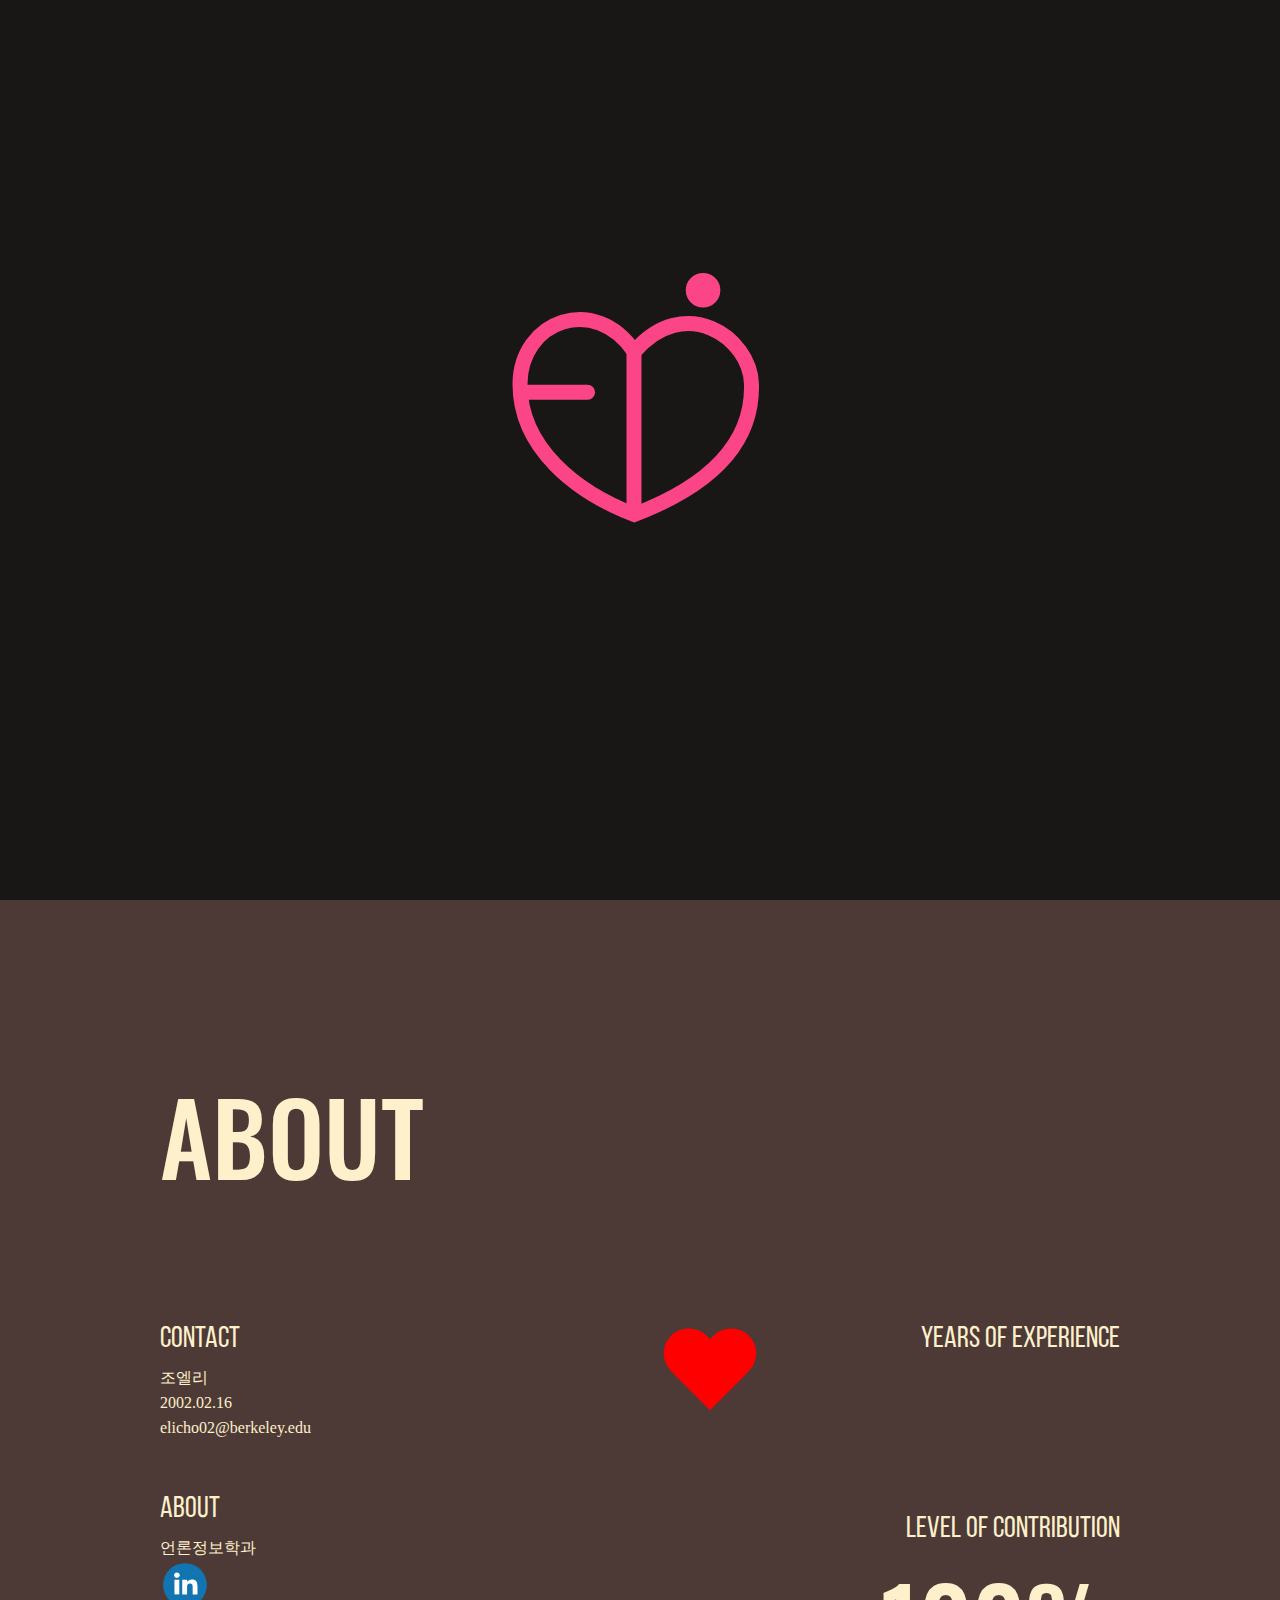
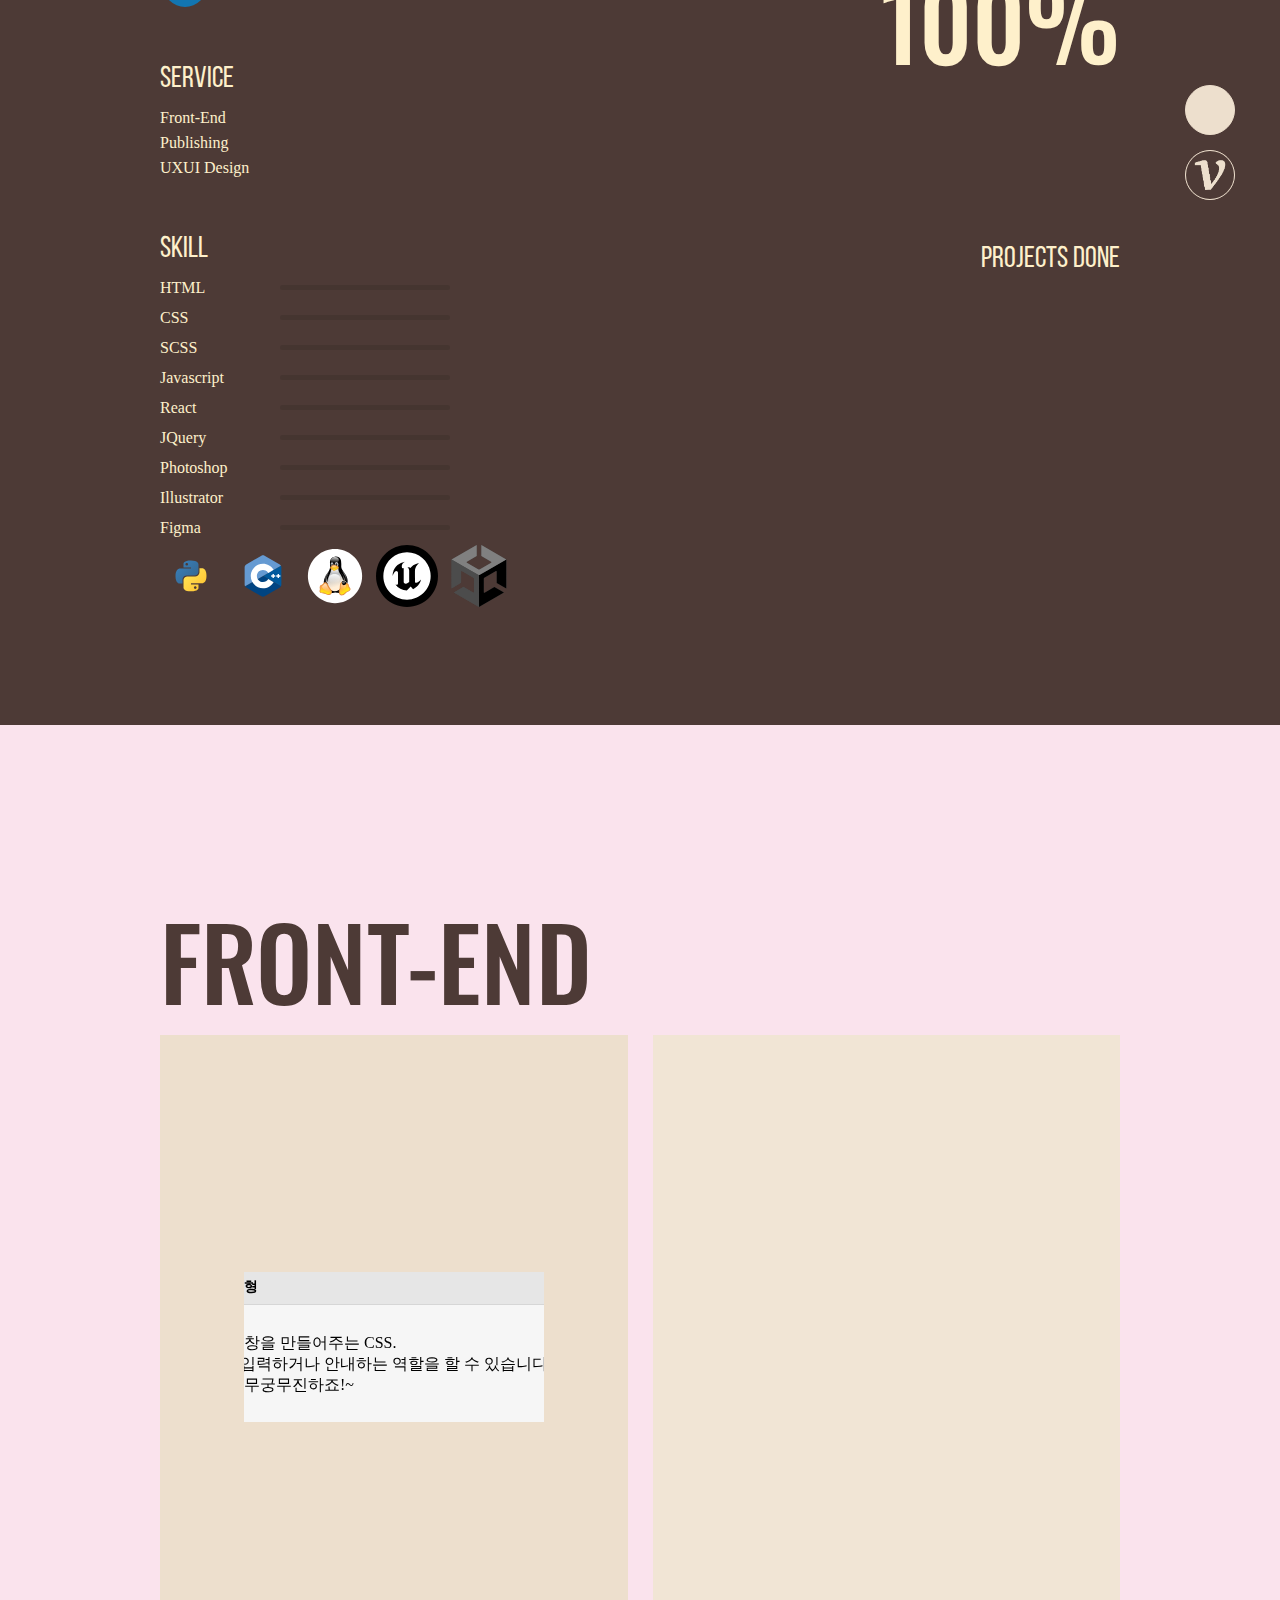
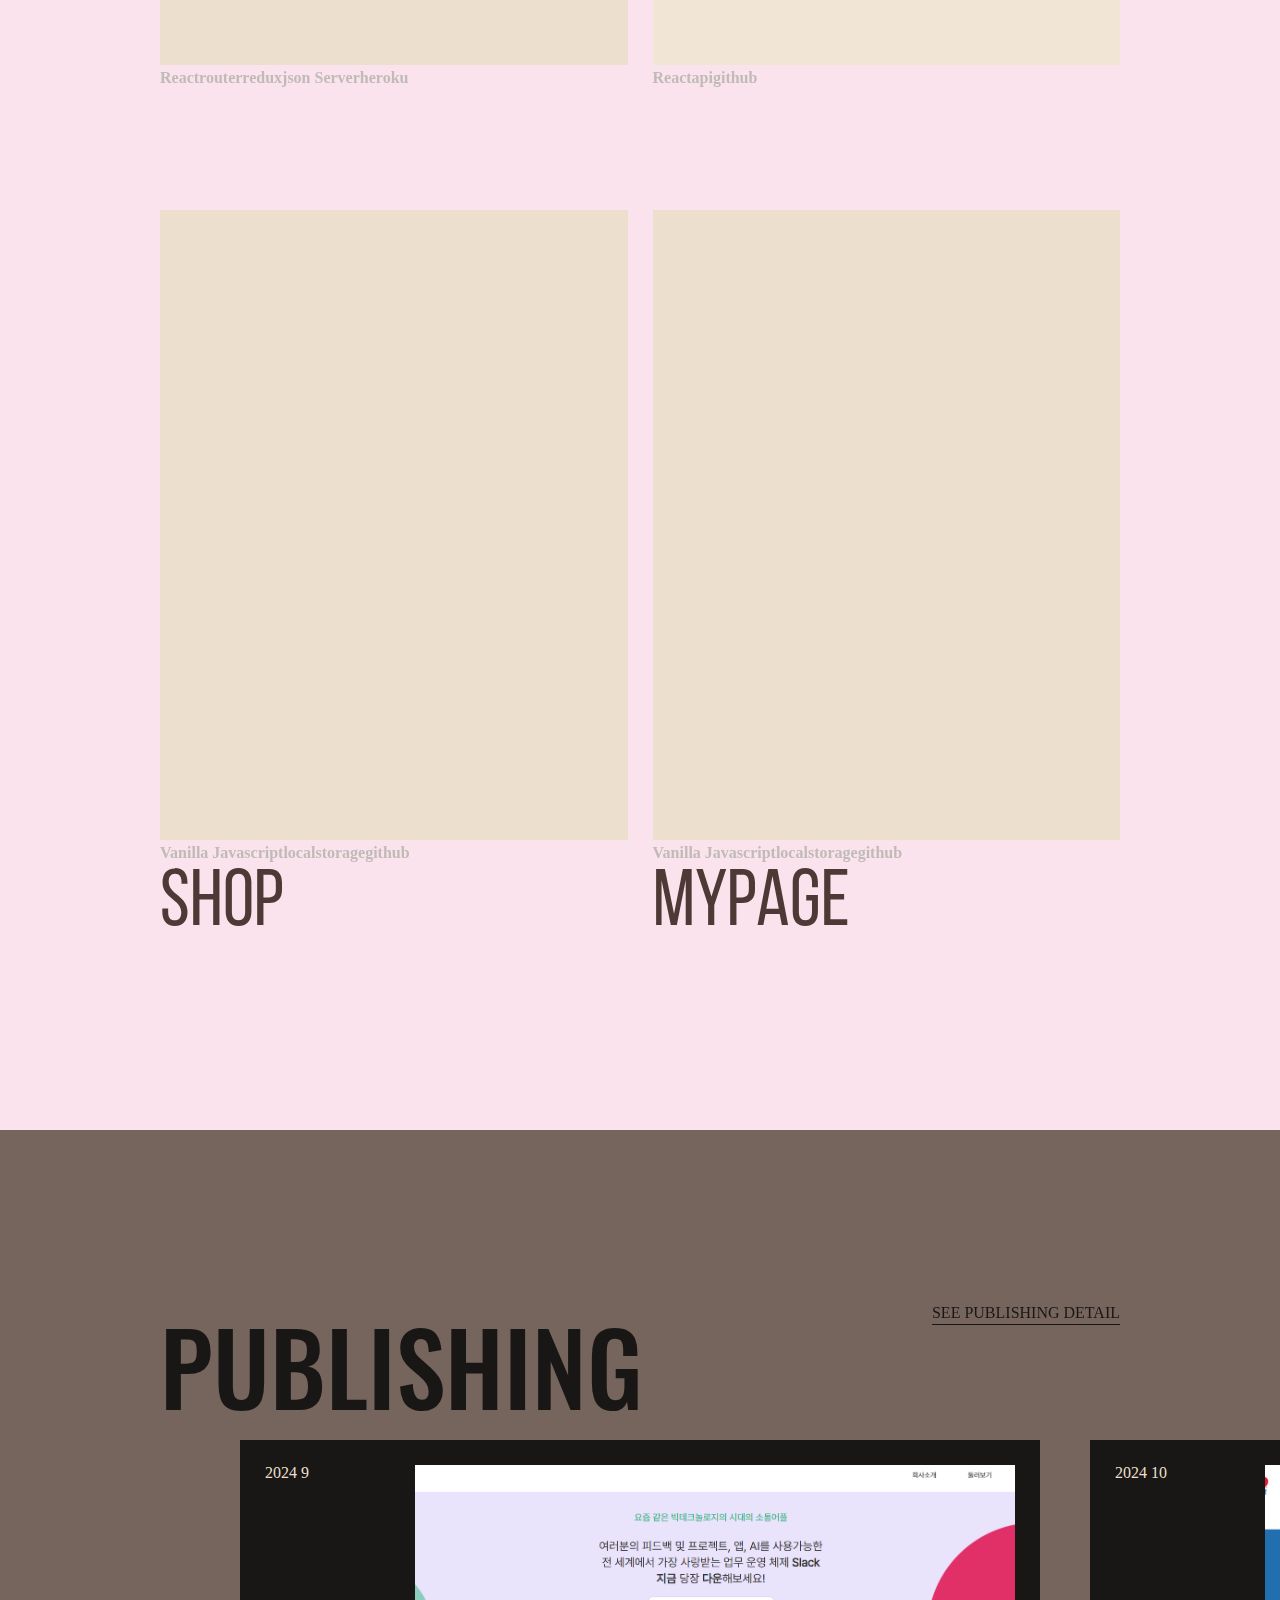
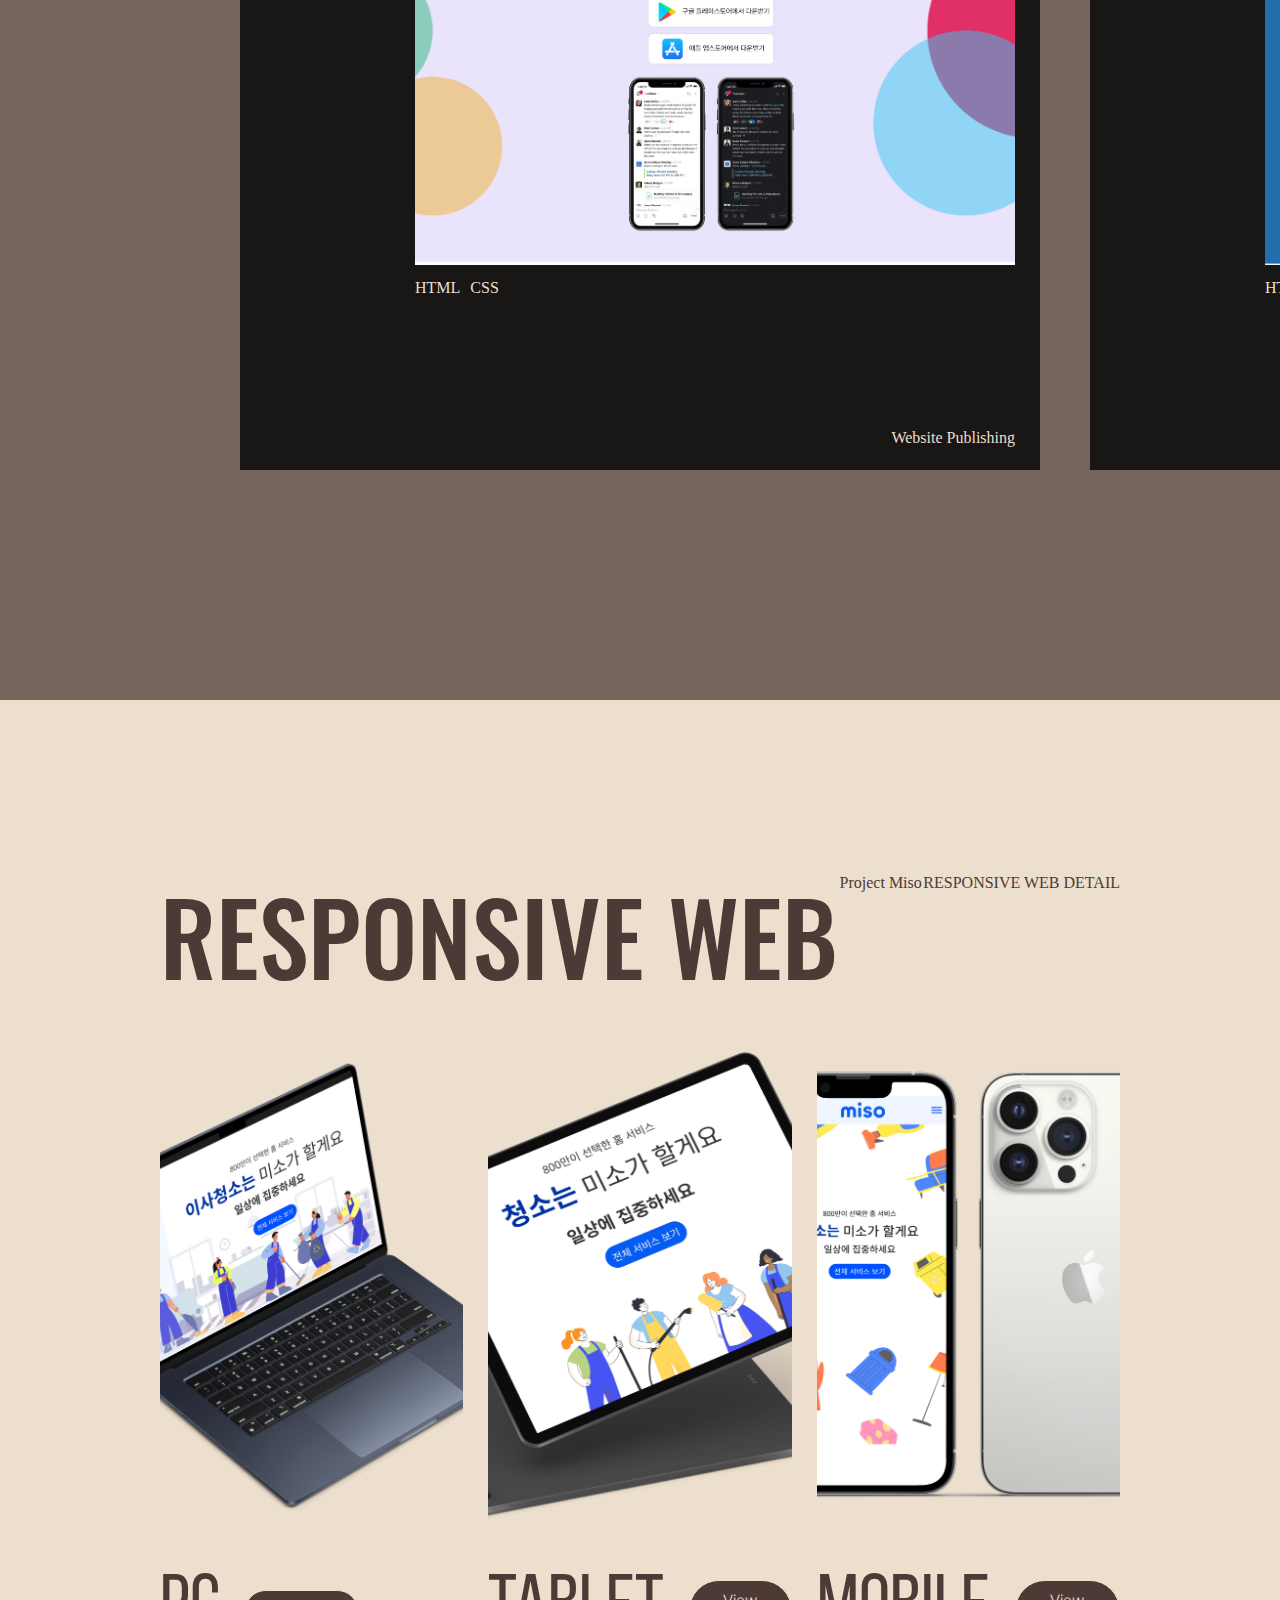
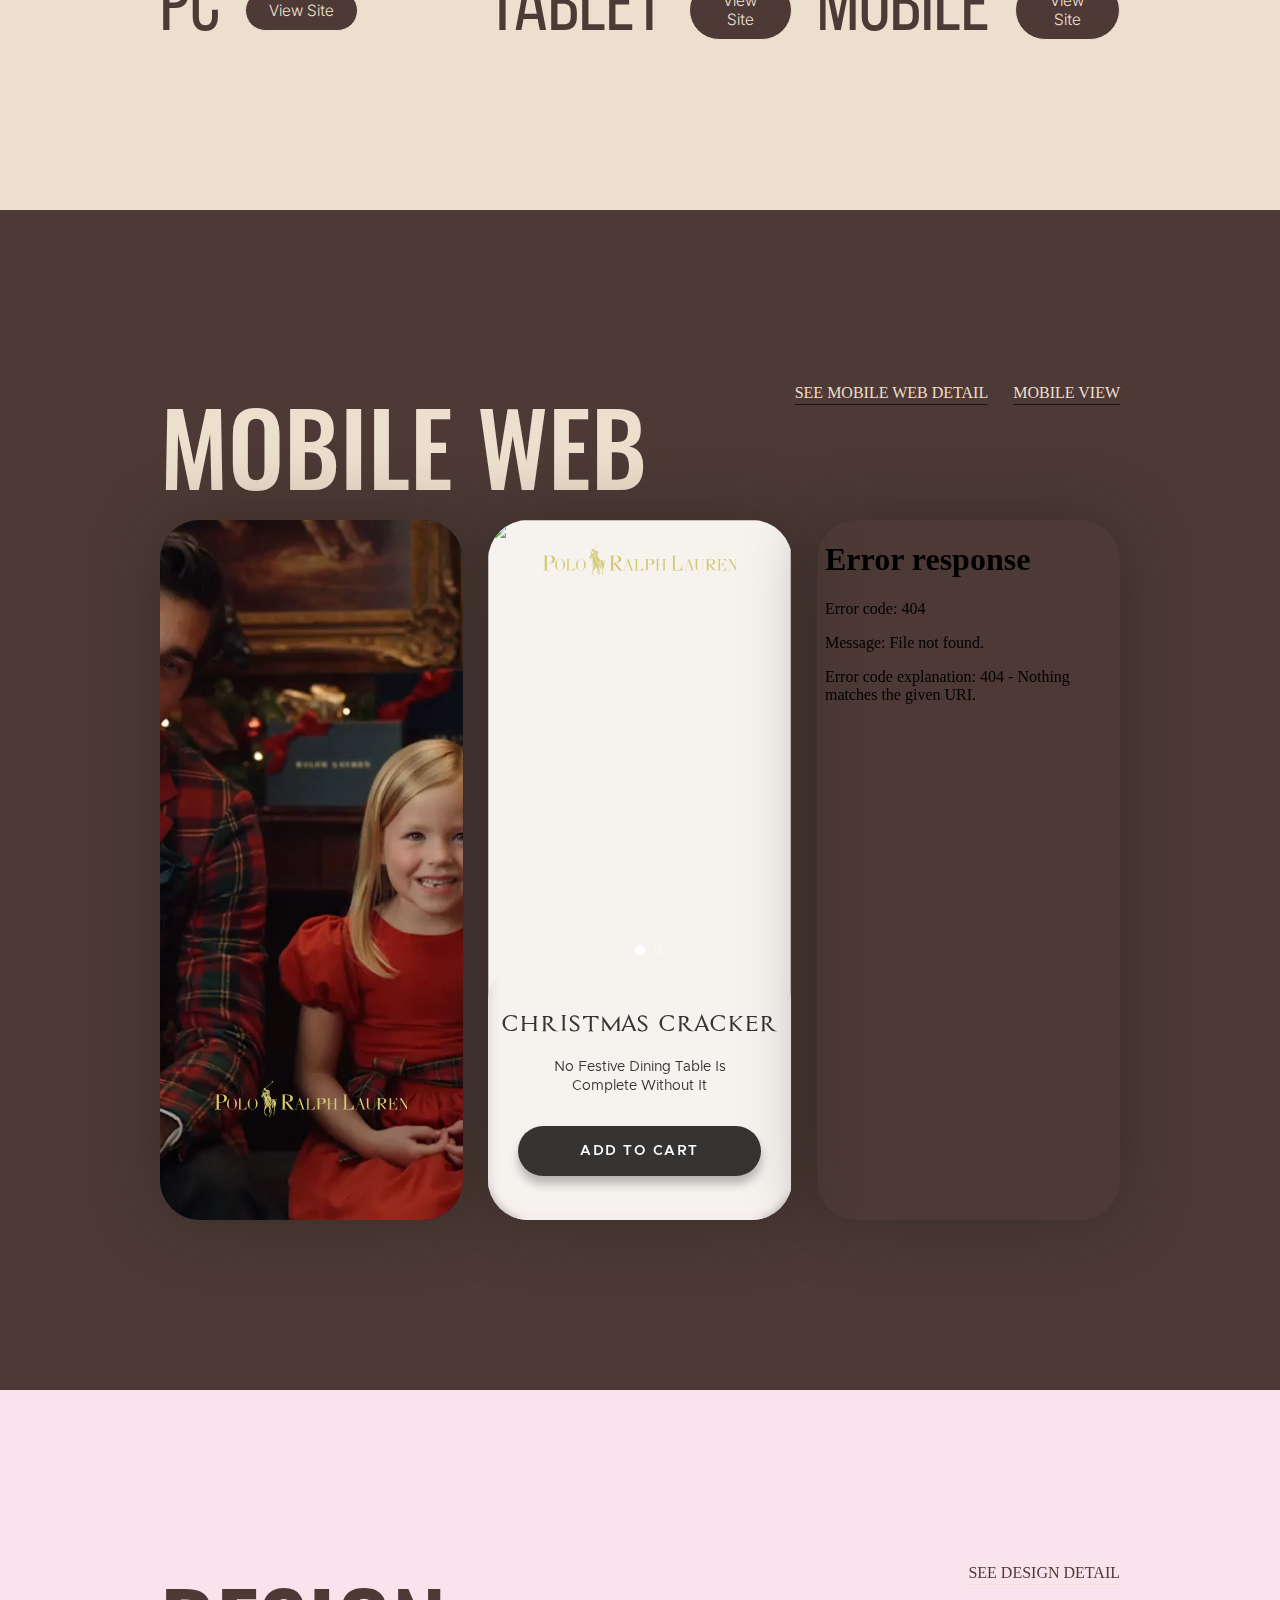
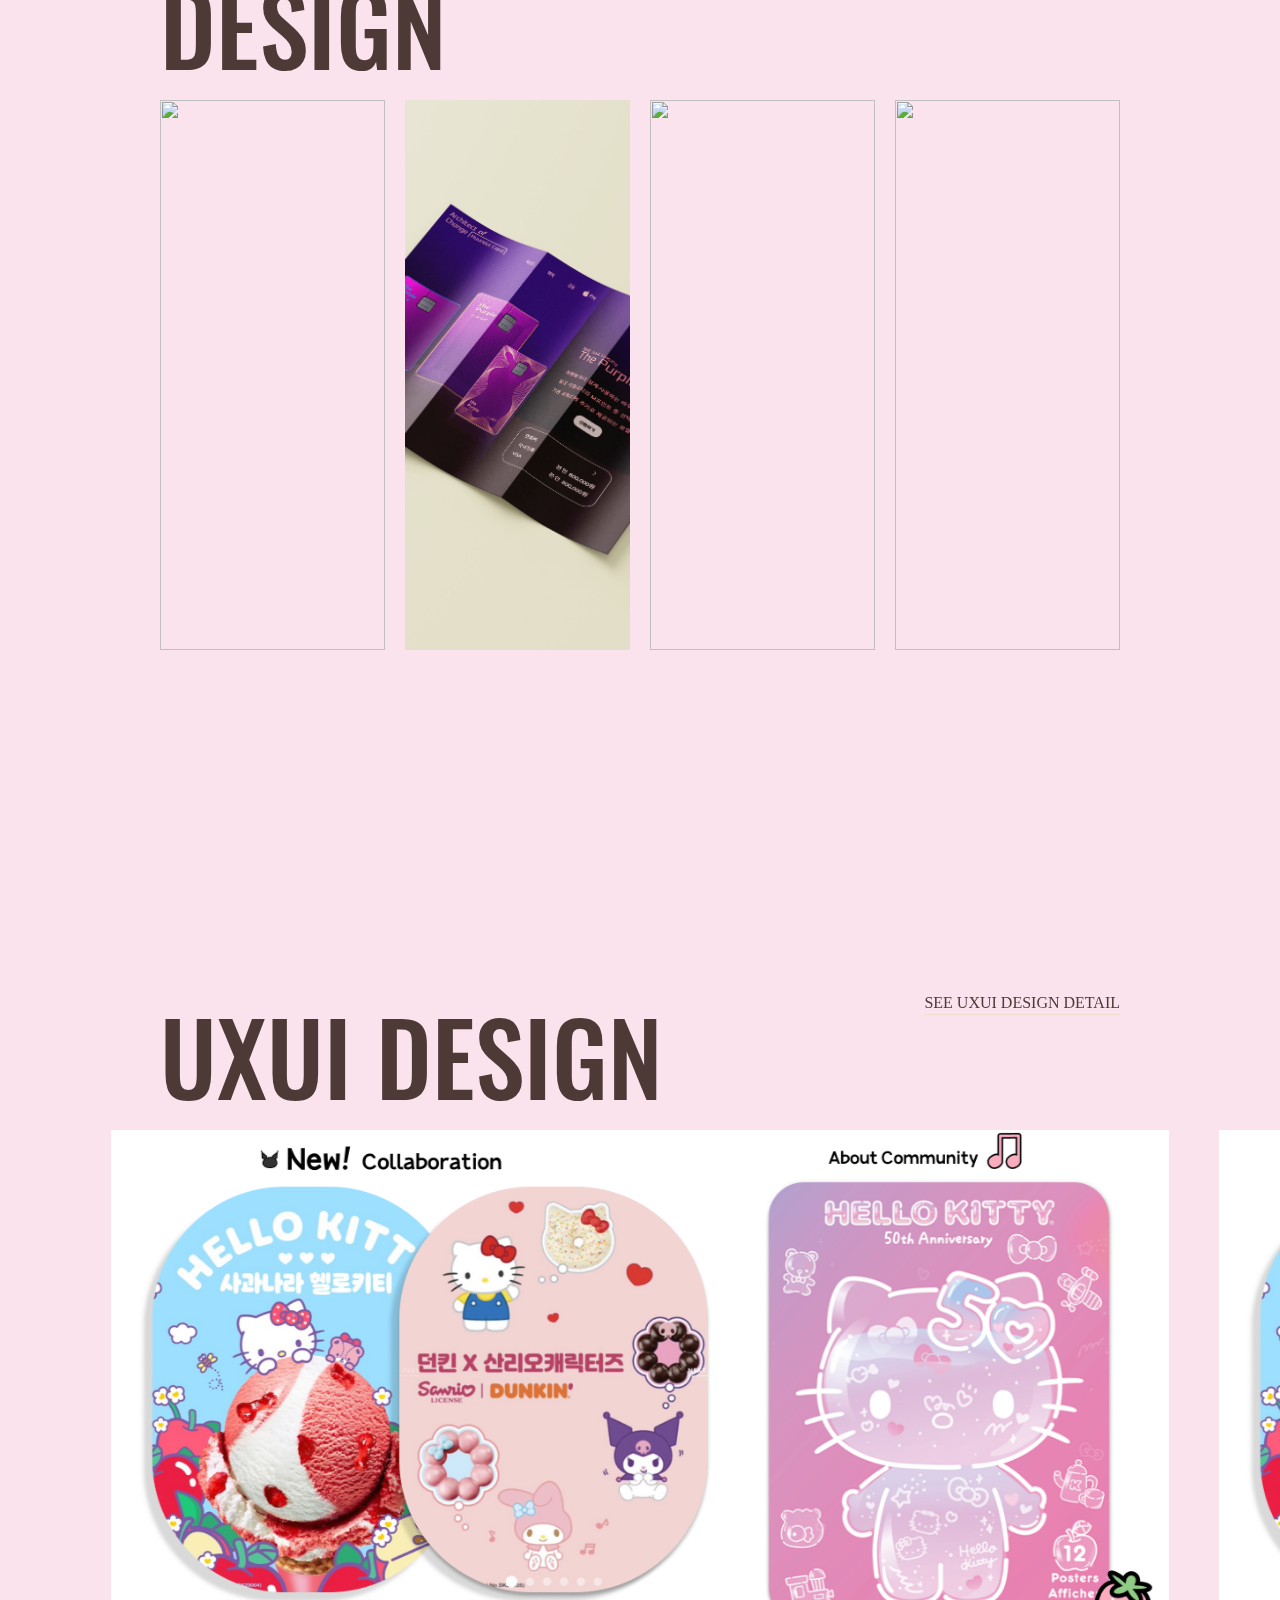
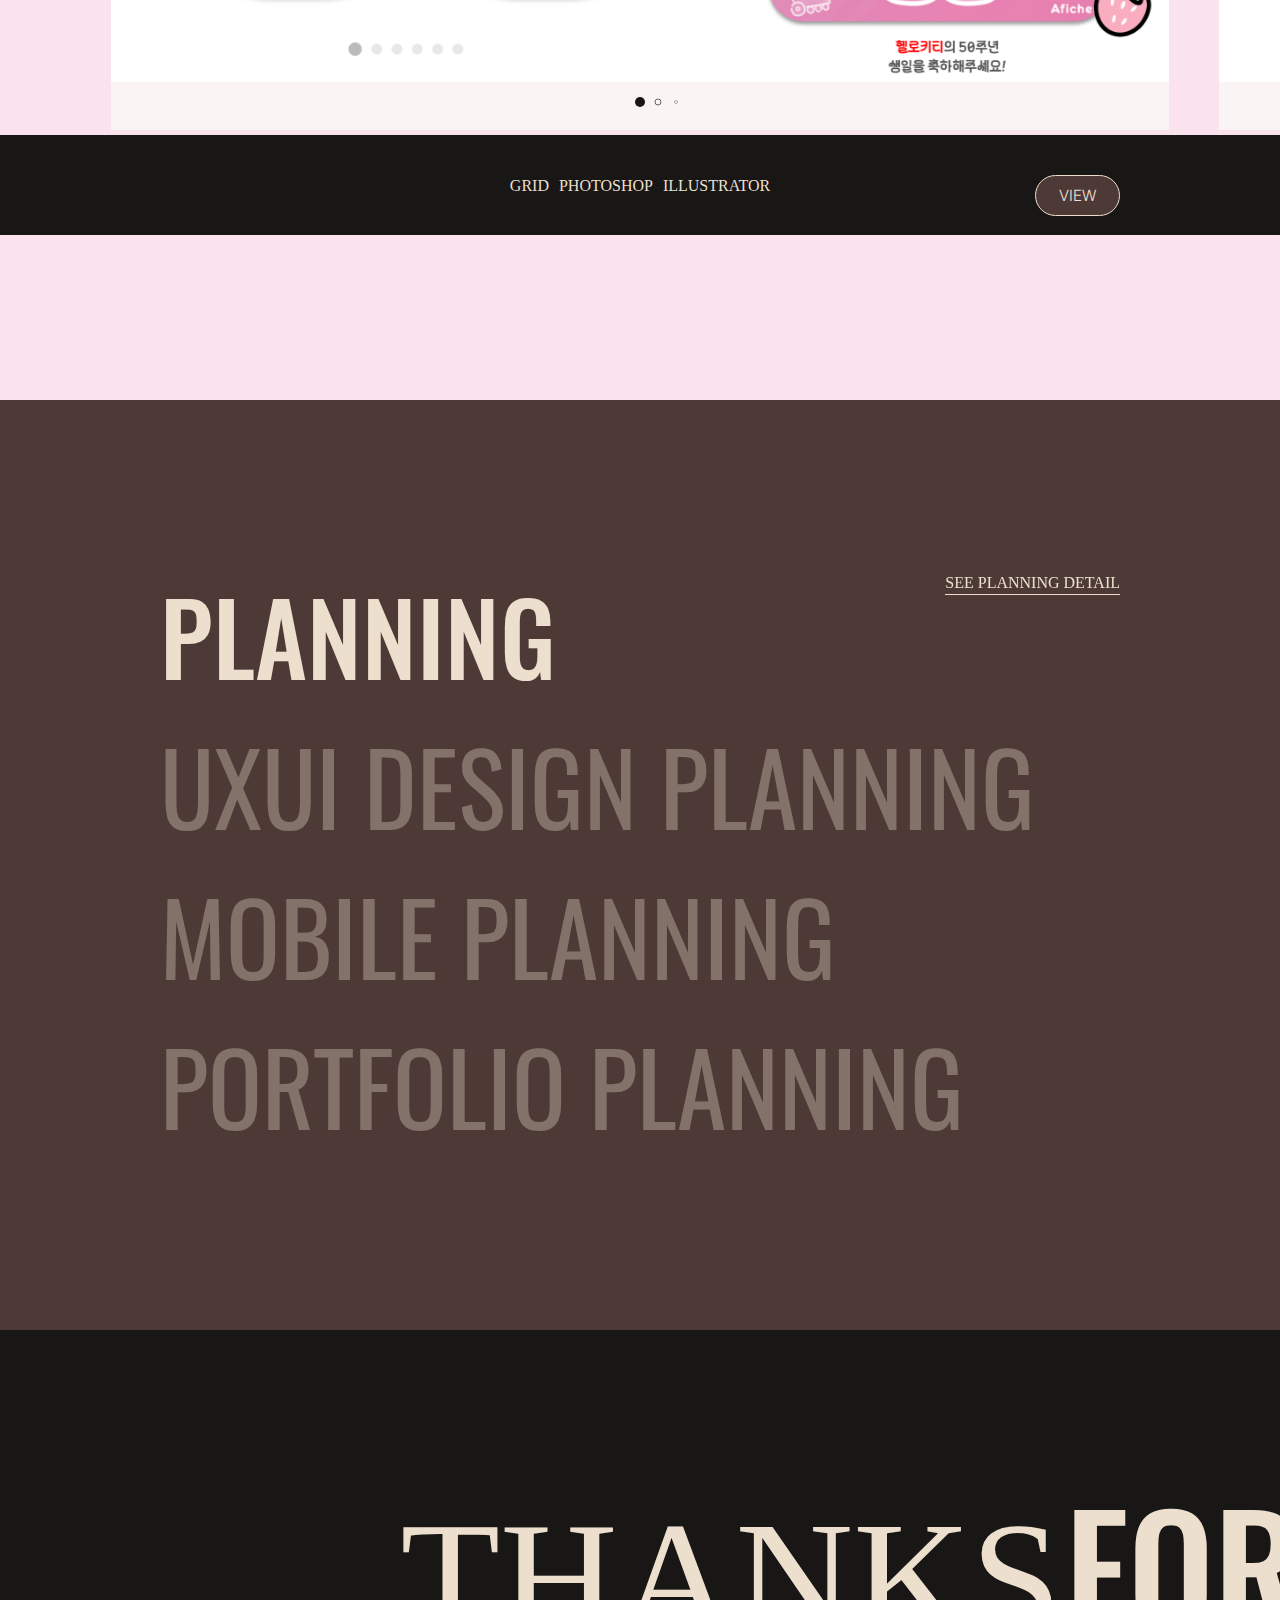
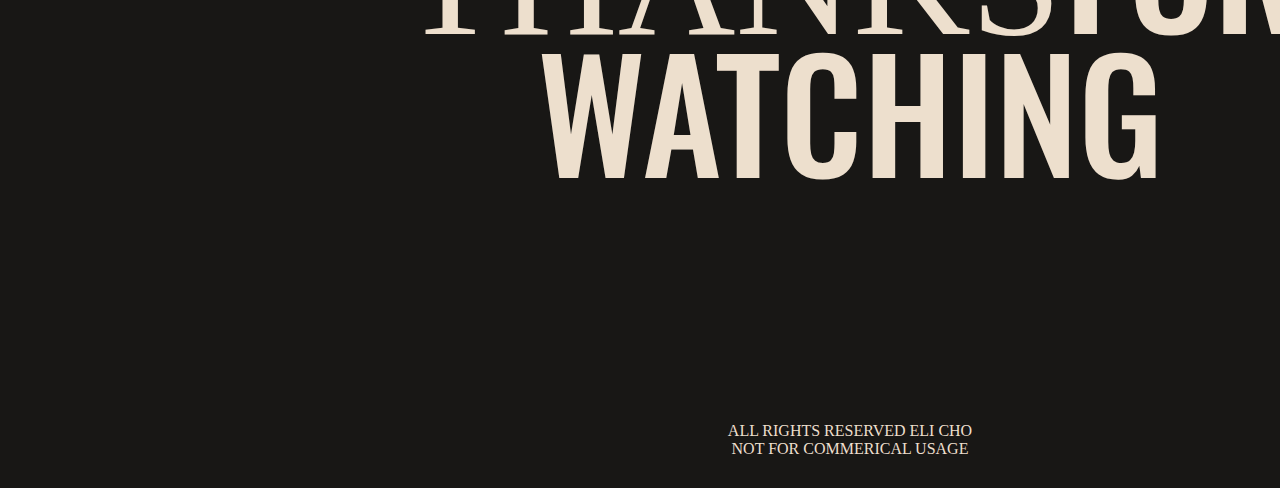
==== index.html @ 66187fd3 "first commit" ====
<!DOCTYPE html>
<html lang="ko">
<head>
  <meta charset="UTF-8">
  <meta http-equiv="X-UA-Compatible" content="IE=edge">
  <meta name="viewport" content="width=device-width, initial-scale=1.0, maximum-scale=1, minimum-scale=1">
  <meta name="viewport" content="width=device-width">
  <meta name="viewport" content="user-scalable=0"/>
  <meta content="yes" name="apple-mobile-web-app-capable" />  
  <meta content="minimum-scale=1.0, width=device-width, maximum-scale=1, user-scalable=no" name="viewport" />
  <title>Eli Cho</title>
  <link rel="shortcut icon" type="image/x-icon" href="img/logo.ico">
  <link rel="shortcut icon" href="img/logo.ico"/>
  <meta property="og:url" content="com">
  <meta property="og:title" content="Portfolio">
  <meta property="og:type" content="website">
  <!-- <meta property="og:image" content="img/front.png"> -->
  <meta property="og:description" content="2024 Portfolio">
  <link rel="stylesheet" href="css/index.css">
  <link rel="stylesheet" href="css/mobile.css">
  <link rel="stylesheet" href="css/tablet.css">
  <link rel="stylesheet" href="https://cdn.jsdelivr.net/npm/swiper@8/swiper-bundle.min.css">
  <link href="https://cdn.jsdelivr.net/npm/remixicon@2.5.0/fonts/remixicon.css" rel="stylesheet">
</head>
<body>


  <!-- rightMenu -->
  <div class="rightMenu">
    <a href="https://github.com/elicho02" class="another-link" target="_blank"><div class="git"><i class="ri-github-fill"></i></div></a>
    <a href="https://velog.io/@elicho02" class="another-link" target="_blank"><div class="velog"><img src="img/velog_brown.png" alt=""></div></a>
  </div>


  <div class="intro content-hidden">
    <div class="loading">
      <div>
            <svg width="248" height="253" viewBox="0 0 248 253" fill="none" xmlns="http://www.w3.org/2000/svg" class="intro-logo">
              <g filter="url(#filter0_b_62_2)">
                <path
                  d="M239.5 114.272C241.256 185.329 178.608 223.001 122.258 244.501C64.3503 222.387 8 178.053 8 114.272C8 50.4906 83.5576 23.3572 122.258 81.7147C172 22.9999 238.33 66.9159 239.5 114.272Z"
                  stroke="#FB4586" stroke-width="15" />
                <path d="M14.1429 122.258H75.5719" stroke="#FB4586" stroke-width="15" stroke-linecap="round" />
                <path d="M122 79L122 233" stroke="#FB4586" stroke-width="15" stroke-linecap="round" />
                <circle cx="191.058" cy="20.2858" r="12.2858" fill="#FB4586" stroke="#FB4586" stroke-width="15" />
              </g>
              <defs>
                <filter id="filter0_b_62_2" x="-3.5" y="-3.5" width="254.536" height="260.029" filterUnits="userSpaceOnUse"
                  color-interpolation-filters="sRGB">
                  <feFlood flood-opacity="0" result="BackgroundImageFix" />
                  <feGaussianBlur in="BackgroundImageFix" stdDeviation="2" />
                  <feComposite in2="SourceAlpha" operator="in" result="effect1_backgroundBlur_62_2" />
                  <feBlend mode="normal" in="SourceGraphic" in2="effect1_backgroundBlur_62_2" result="shape" />
                </filter>
              </defs>
            </svg>
      </div>
    </div>
  </div>
  

  <nav>
    <ul class="top">
      <li>
        <div><img src="img/logo.svg" alt=""></div>
      </li>
      <li class="logo link"><a href="index.html"></a></li>
      <ul class="menu pcVer">
        <li><a href="#about" class="link">About</a></li>
        <li><a href="#frontend" class="link">Front-end</a></li>
        <li><a href="#publishing" class="link">Publishing</a></li>
        <li><a href="#responsive" class="link">Responsive</a></li>
        <li><a href="#mobile" class="link">Mobile</a></li>
        <li><a href="#design" class="link">Design</a></li>
        <li><a href="#planning" class="link">Planning</a></li> 
      </ul>
      <ul class="mobileVer menuClick"><i class="ri-menu-line"></i></ul>
    </ul>
  </nav>
  <!-- <div class="timer">
      <div class="time hour">00</div>
      <div class="divider">:</div>
      <div class="time min">00</div>
      <div class="divider">:</div>
      <div class="time sec">00</div>
  </div> -->
  <ul class="mobileVer menuView">
    <div>
      <div class="close"><i class="ri-close-line"></i></div>
      <ul class="mobileMenu">
        <li><a href="#about" class="link">About</a></li>
        <li><a href="#frontend" class="link">Front-End</a></li>
        <li><a href="#publishing" class="link">Publishing</a></li>
        <li><a href="#responsive" class="link">Responsive</a></li>
        <li><a href="#mobile" class="link">Mobile</a></li>
        <li><a href="#design" class="link">Design</a></li>
        <li><a href="#planning" class="link">Planning</a></li> 
      </ul>
    </div>
  </ul>

  <header>
    <div class="title">
      <h1><span>Eli Cho</span>Portfolio</h1>
      <p>♤</p>
      <p>♧</p>
      <p>†</p>
      <p>£</p>
      <p>¢</p>
    </div>
    <button class="lang-change-toggle-article-1__ButtonContainer-sc-6ud4zv-0 ihaWRB"><svg width="24px" height="24px"
        viewBox="0 0 24 24" version="1.1">
        <g id="icon_language_24" stroke="none" stroke-width="1" fill="none" fill-rule="evenodd">
          <path
            d="M11.7797867,3.50630764 C14.8975452,5.88345485 16.5,8.81577528 16.5,12 C16.5,15.2364043 14.8446007,18.2125843 12.0850842,20.6127131 C9.10282039,18.1172115 7.5,15.1845869 7.5,12 C7.5,8.81678659 9.10143178,5.88531557 11.7797867,3.50630764 Z"
            id="intersection" stroke="#E7E7F0"></path>
          <circle id="circle" stroke="#E7E7F0" cx="12" cy="12" r="8.5"></circle>
          <line x1="12" y1="4" x2="12" y2="20" id="vertical-center" stroke="#E7E7F0"></line>
          <line x1="4" y1="15" x2="20" y2="15" id="bottom-line" stroke="#E7E7F0"></line>
          <line x1="4" y1="9" x2="20" y2="9" id="top-line" stroke="#E7E7F0"></line>
        </g>
      </svg>
      <div style="transform: none;">
        <p class="text-style__Text-sc-178zuo7-0 fgpRvI">KR</p>
      </div><span class="lang-change-toggle-article-1__Divider-sc-6ud4zv-1 fnAfoy"></span>
      <div style="transform: none;">
        <p class="text-style__Text-sc-178zuo7-0 fFwbnb">EN</p>
      </div>
    </button>
    <p class="mobileText">Welcome to My<br>Portfolio!</p>
          <div class="clock">
            <div id="center"></div>
            <div id="hour"></div>
            <div id="min"></div>
            <div id="sec"></div>
          </div>
    <div class="mainContent">
      <div class="main">
        

      </div>
    </div>
  </header>
  


  <div class="content1" id="about">
    <div class="about">
      <div class="aboutTitle">
        <h2>About</h2>
      </div>
        <div class="text">
          <div class="aboutLeft">
            <div class="name">
              <h4>contact</h4>
              <p style="text-transform: lowercase;">
                조엘리<br>
                2002.02.16<br>
                <a href="mailto: "elicho02@berkeley.edu">elicho02@berkeley.edu</a>
              </p>
            </div>
            <div class="edit">
              <h4>About</h4>
              <p>
                언론정보학과<br>
              </p>
              <p><a href="https://www.linkedin.com/in/elicho0216/"><img src="img/linkedin-1-svgrepo-com.svg" alt="" width="50px" height="50px"></a></p>
            </div>
            <div class="service">
              <h4>service</h4>
              <p>
                Front-end<br>
                publishing<br>
                UXUI design<br>
              </p>
            </div>
            <div class="skills">
              <h4>skill</h4>
              <ul class="skill">
                <li><p>HTML</p><div><span></span></div></li>
                <li><p>CSS</p><div><span></span></div></li>
                <li><p>SCSS</p><div><span></span></div></li>
                <li><p>Javascript</p><div><span></span></div></li>
                <li><p>React</p><div><span></span></div></li>
                <li><p>jQuery</p><div><span></span></div></li>
                <li><p>Photoshop</p><div><span></span></div></li>
                <li><p>Illustrator</p><div><span></span></div></li>
                <li><p>Figma</p><div><span></span></div></li>
              </ul>
              <ul class="more-skill">
                <li><img src="img/python-svgrepo-com.svg" alt=""></li>
                <li><img src="img/C++-Logo.wine.svg" alt=""></li>
                <li><img src="img/linux-svgrepo-com.svg" alt=""></li>
                <li><img src="img/unreal-engine-icon.svg" alt=""></li>
                <li><img src="img/unity-game-engine-icon.svg" alt=""></li>
              </ul>
            </div>
          </div>
          <div id="heart">
            <img src="img/about" alt="">
          </div>
          <div class="aboutRight">
            <div>
              <h4>years of experience</h4>
              <h2 class="count1"></h2>
            </div>
            <div>
              <h4>level of contribution</h4>
              <div><h2 class="count2">100</h2><h2 class="per">%</h2></div>
            </div>
            <div>
              <h4>projects done</h4>
              <h2 class="count3"></h2>
            </div>
          </div>
        </div>
    </div>
  </div>


  <div class="contentFront" id="frontend">
    <div class="title">
      <h2>Front-end</h2>
      <!-- <a href="../sub/front1.html" id="detail" class="link">see front-end detail</a> -->
    </div>

    <div class="frontImgs">
      <div>
        <a href="sub/front.html">
          <div class="frontProject front1 another-link">
            <div class="frontVideo">
              <iframe src="mac.html" frameborder="0"></iframe>
            </div>
            <!-- <div class="back"></div> -->
          </div>
        </a>
        <div class="frontTxt">
          <p><b>React</b><b>router</b><b>redux</b><b>json server</b><b>heroku</b></p>
          <h3></h3>
        </div>
      </div>

      <div>
        <a href="sub/front.html">
          <div class="frontProject front2 another-link">
            <div class="frontVideo">
            </div>
            <div class="back"></div>
          </div>
        </a>
        <div class="frontTxt">
          <p><b>React</b><b>api</b><b>github</b></p>
          <h3></h3>
        </div>
      </div>

      <div>
        <a href="sub/front.html">
          <div class="frontProject front3 another-link">
            <div class="frontVideo">
              <video muted autoplay loop playsinline data-keepplaying>
                <source src="front/shop.mp" type="video/mp4">
              </video>
            </div>
            <!-- <div class="back"></div> -->
          </div>
        </a>
        <div class="frontTxt">
          <p><b>vanilla javascript</b><b>localstorage</b><b>github</b></p>
          <h3>shop</h3>
        </div>
      </div>

      <div>
        <a href="sub/front4.html">
          <div class="frontProject front4 another-link">
            <div class="frontVideo">
              <video muted autoplay loop playsinline data-keepplaying>
                <source src="front/mypage.mp" type="video/mp4">
              </video>
            </div>
            <!-- <div class="back"></div> -->
          </div>
        </a>
        <div class="frontTxt">
          <p><b>vanilla javascript</b><b>localstorage</b><b>github</b></p>
          <h3>mypage</h3>
        </div>
      </div>
    </div>
  </div>


  <div class="content3" id="publishing">
    <div class="publishing">
      <div class="title">
        <h2>Publishing</h2>
        <a href="../sub/pub.html" id="detail" class="link">see publishing detail</a>
      </div>
      <div class="backImg">
        <div class="swiper gallery-top">
          <div class="swiper-wrapper">
            <!-- <div class="swiper-slide"><img src="img/pub1.png alt=""></div>
            <div class="swiper-slide"><img src="img/pub2.png" alt=""></div> -->
            <div class="swiper-slide"><video muted autoplay loop playsinline data-keepplaying>
              <source src="" type="video/mp4">
            </video></div>
          </div>
          <div class="swiper-pagination"></div>
        </div>
      </div>
  
      <div class="pub">
        <div class="swiper gallery-thumbs">
          <div class="swiper-wrapper">
            <div class="swiper-slide">
              <a href="sub/pb1.html" class="another-link">
                <div>
                  <p>2024 9</p>
                  <div class="pub1"></div>
                  <span>Html<b></b>Css</span>
                </div>
                <div>
                  <h3></h3>
                  <p>website publishing</p>
                </div>
              </a>
            </div>
            <div class="swiper-slide">
             <a href="sub/pb2.html" class="another-link">
                <div>
                  <p>2024 10</p>
                  <div class="pub2"></div>
                  <span>Html<b></b>Css<b></b>javascript<b></b>jQuery</span>
                </div>
                <div>
                  <h3></h3>
                  <p>website publishing</p>
                </div>
             </a>
            </div>
            <div class="swiper-slide">
              <a href="sub/pu3.html" class="another-link">
                <div>
                  <p>2024 11</p>
                  <div class="pub3"></div>
                  <span>Html<b></b>Css<b></b>javascript<b></b>jQuery</span>
                </div>
                <div>
                  <h3></h3>
                  <p>website publishing</p>
                </div>
              </a>
            </div>
          </div>
        </div>
      </div>
    </div>
  </div>

  <div class="content4" id="responsive">
    <div class="responsive">
      <div class="title">
        <h2>Responsive web</h2>
        <p>project miso</p>
        <a href="sub/res1.html" id="detail" class="link">responsive web detail</a>
      </div>
      <div class="rPcVer">
        <div class="page">
          <div>
            <div><a href="team_miso(최종)/index.html" target="_blank"  class="another-link"><img src="../img/MacBook Air (15 inch).png" alt=""></a></div>
            <div>
              <h3>PC</h3>
              <a href="team_miso(최종)/index.html" target="_blank" class="link"><button>view site</button></a>
            </div>
          </div>
          <div>
            <div><a href="sub/res1.html" class="another-link"><img src="img/iPad Pro 2020.png" alt=""></a></div>
            <div>
              <h3>Tablet</h3>
              <a href="#none" class="link" id="tabletView"><button>view site</button></a>
            </div>
          </div>
          <div> 
            <div id="mImg"><a href="sub/res1.html" class="another-link"><img src="img/iPhone 13 Pro.png" alt=""></a></div>
            <div>
              <h3>Mobile</h3>
              <a href="#none" class="link" id="mobileView"><button>view site</button></a>
            </div>
          </div>
        </div>
      </div>
      <div class="rMobileVer">
        <div class="page">
          <div>
            <div><a href="team_miso(최종)/index.html" target="_blank"  class="another-link"><img src="img/pc.jpg" alt=""></a></div>
            <div>
              <h3>PC</h3>
              <a href="site4/index.html" target="_blank" class="link"><button>view site</button></a>
            </div>
          </div>
          <div>
            <div><a href="site4/index.html" class="another-link"><img src="img/tablet.jpg" alt=""></a></div>
            <div>
              <h3>Tablet</h3>
              <a href="site4/index.html" target="_blank" class="link"><button>view site</button></a>
            </div>
          </div>
          <div> 
            <div id="mImg"><a href="site4/index.html" class="another-link"><img src="img/mobile.jpg" alt=""></a></div>
            <div>
              <h3>Mobile</h3>
              <a href="site4/index.html" target="_blank" class="link"><button>view site</button></a>
            </div>
          </div>
        </div>
      </div>
    </div>
    
    <div class="popBack1">
      <div class="pop pMobile">
        <div class="mockup">
          <div class="mobile-mockup">
            <div class="home-btn">
            </div>
            <div class="camera">
              <p style="margin-top: 15px;">11:01</p>
              <span></span>
              <span></span>
              <span></span>
            </div>
            <div class="volume">
              <span></span>
              <span></span>
              <span></span>
            </div>
            <div class="power">
              <span></span>
            </div>
            <div class="iframe-url">
              <iframe src="site4/index.html" frameborder="0"></iframe>
            </div>
          </div>
        </div>
      </div>
    </div>
    <div class="popBack2">
      <div class="pop pTablet">
        <div class="tabletMockup">
          <div class="tablet-mockup">
            <div class="home-btn">
            </div>
            <div class="camera">
              <p style="margin-top: 15px;">11:01</p>
              <span></span>
              <span></span>
              <span></span>
            </div>
            <div class="volume">
              <span></span>
              <span></span>
              <span></span>
            </div>
            <div class="power">
              <span></span>
            </div>
            <div class="iframe-url">
              <iframe src="site4/index.html" frameborder="0"></iframe>
            </div>
          </div>
        </div>
      </div>
    </div>
  </div>
  

  <div class="content5" id="mobile">
    <video muted autoplay loop playsinline data-keepplaying>
      <source src="img/ type="video/mp4">
    </video>
    <div class="mobile">
      <div class="title">
        <h2>Mobile Web</h2>
        <div>
          <a href="../sub/mobile.html" id="detail" class="link">see mobile web detail</a>
          <a href="#none" class="mPcbtn link" id="mobileWebBtn">Mobile view</a>
        </div>
      </div>
      <div class="popBack3">
        <div class="MobileWeb">
          <div class="mockup">
            <div class="mobile-mockup">
              <div class="home-btn">
              </div>
              <div class="camera">
                <p style="margin-top: 15px;">11:01</p>
                <span></span>
                <span></span>
                <span></span>
              </div>
              <div class="volume">
                <span></span>
                <span></span>
                <span></span>
              </div>
              <div class="power">
                <span></span>
              </div>
              <div class="iframe-url">
                <iframe src="mobile/index.html" frameborder="0"></iframe>
              </div>
            </div>
          </div>
        </div>
      </div>
      <div class="screen">
        <div class="screen1">
          <iframe src="mobile/index.html" frameborder="0"></iframe>
        </div>
        <div class="screen2">
          <iframe src="mobile/gift.html" frameborder="0"></iframe>
        </div>
        <div class="screen3">
          <iframe src="site/search.html" frameborder="0"></iframe>
        </div>
      </div>
    </div>
  </div>



  <div class="content2" id="design">
    <div class="title">
      <h2>Design</h2>
      <a href="../sub/brand.html" id="detail" class="link">see Design detail</a>
    </div>
    <div class="design">
      <div class="designImg brand">
        <div class="brandingDesign">
          <div>
            <a href="sub/brand.html" class="another-link"><img src="img/d1.gif" alt=""></a>
            <p></p>
          </div>
          <div>
            <a href="sub/brand.html" class="another-link"><img src="img/d2.gif" alt=""></a>
            <p>디자인 </p>
          </div>
          <div>
            <a href="sub/brand.html" class="another-link"><img src="img/d3.gif" alt=""></a>
            <p>디자인</p>
          </div>
          <div>
            <a href="sub/brand.html" class="another-link"><img src="img/d4.gif" alt=""></a>
            <p>디자인</p>
          </div>
        </div>
      </div>
    </div>
  </div>


  <div class="content2-uxui" id="uxuidesign">
    <div class="title">
      <h2>UXUI Design</h2>
      <a href="../sub/uxui1." id="detail" class="link">see UXUI Design detail</a>
    </div>
    <div class="uxui">
      <div class="swiper gallery-top">
        <div class="swiper-wrapper">
          <div class="swiper-slide"><a href="sub/uxui1.html"><img src="img/u1.png" alt="" class="another-link"></a></div>
          <div class="swiper-slide"><a href="sub/uxui6.html"><img src="img/u2.png" alt="" class="another-link"></a></div>
          <div class="swiper-slide"><a href="sub/uxui2.html"><img src="img/u.jpg" alt="" class="another-link"></a></div>
          <div class="swiper-slide"><a href="sub/uxui3.html"><img src="img/u.jpg" alt="" class="another-link"></a></div>
          <div class="swiper-slide"><a href="sub/uxui4.html"><img src="img/u.jpg" alt="" class="another-link"></a></div>
          <div class="swiper-slide"><a href="sub/uxui5.html"><img src="img/u.jpg" alt="" class="another-link"></a></div>
        </div>
        <div class="swiper-pagination"></div>
      </div>
    </div>

    <div class="uxuiText">
      <div class="swiper gallery-thumbs">
        <div class="swiper-wrapper">
          <div class="swiper-slide">
            <div>
              <h3></h3>
              <p>
                grid<b></b>Photoshop<b></b>Illustrator
              </p>
              <a href="sub/uxui1.html" class="link"><button>VIEW</button></a>
            </div>
          </div>
          <div class="swiper-slide">
            <div>
              <h3>Peripera</h3>
              <p>
                mobile<b></b>Photoshop<b></b>Illustrator
              </p>
              <a href="sub/uxui6.html" class="link"><button>VIEW</button></a>
            </div>
          </div>
          <div class="swiper-slide">
            <div>
              <h3>Osulloc</h3>
              <p>
                brush touch<b></b>Photoshop<b></b>Illustrator
              </p>
              <a href="sub/uxui2.html" class="link"><button>VIEW</button></a>
            </div>
          </div>
          <div class="swiper-slide">
            <div>
              <h3>Danha</h3>
              <p>
                ribbon<b></b>Photoshop<b></b>Illustrator
              </p>
              <a href="sub/uxui3.html" class="link"><button>VIEW</button></a>
            </div>
          </div>
          <div class="swiper-slide">
            <div>
              <h3>Bossanova</h3>
              <p>
                cafe<b></b>Photoshop<b></b>Illustrator
              </p>
              <a href="sub/uxui4.html" class="link"><button>VIEW</button></a>
            </div>
          </div>
          <div class="swiper-slide">
            <div>
              <h3>dentist</h3>
              <p>
                hospital<b></b>Photoshop<b></b>Illustrator
              </p>
              <a href="sub/uxui5.html" class="link"><button>VIEW</button></a>
            </div>
          </div>
        </div>
      </div>
    </div>
  </div>


  <div class="content6" id="planning">
    <div class="title">
      <h2 class="base">Planning</h2>
      <a href="#none" id="detail" class="planbtn link">see planning detail</a>
    </div>
    <div class="planPc">
      <div class="plan p03">
        <div class="another-link">
          <h2 class="pt03">UXUI design planning</h2>
        </div>
      </div>
      <div class="planPop pp03">
        <div>
          <button class="btn03 active">메타포아이콘 보고서</button>
          <button class="btn04">스타일가이드 작성보고서</button>
          <button class="btn05">메인시안</button>
        </div>
        <div class="swiper planPopup btn3">
          <div class="swiper-wrapper">
            <div class="swiper-slide"><img src="img/p01.png" alt=""></div>
            <div class="swiper-slide"><img src="img/p02.png" alt=""></div>
            <div class="swiper-slide"><img src="img/p03.png" alt=""></div>
            <div class="swiper-slide"><img src="img/p04.png" alt=""></div>
            <div class="swiper-slide" style="opacity: 0;"></div>
          </div>
        </div>
        <div class="swiper planPopup btn4">
          <div class="swiper-wrapper">
            <div class="swiper-slide"><img src="img/dp01.png" alt=""></div>
            <div class="swiper-slide"><img src="img/dp02.png" alt=""></div>
            <div class="swiper-slide"><img src="img/dp03.png" alt=""></div>
          </div>
        </div>
        <div class="swiper planPopup btn5">
          <div class="swiper-wrapper">
            <div class="swiper-slide"><img src="img/vp.png" alt=""></div>
            <div class="swiper-slide" style="opacity: 0;"></div>
          </div>
        </div>
      </div>
      <div class="plan p02">
        <div class="another-link">
          <h2 class="pt02">Mobile planning</h2>
        </div>
      </div><br>
      <div class="planPop pp02" style="height: 535px;">
        <div class="swiper planPopup">
          <div class="swiper-wrapper">
            <div class="swiper-slide"><img src="img/p1-01.png" alt=""></div>
            <div class="swiper-slide"><img src="img/p1-02.png" alt=""></div>
            <div class="swiper-slide"><img src="img/p1-02.png" alt=""></div>
            <div class="swiper-slide"><img src="img/p1-04.png" alt=""></div>
            <div class="swiper-slide"><img src="img/p1-05.png" alt=""></div>
            <div class="swiper-slide"><img src="img/p1-06.png" alt=""></div>
            <div class="swiper-slide"><img src="img/p1-07.png" alt=""></div>
            <div class="swiper-slide"><img src="img/p1-08.png" alt=""></div>
            <div class="swiper-slide"><img src="img/p1-09.png" alt=""></div>
            <div class="swiper-slide"><img src="img/p1-10.png" alt=""></div>
            <div class="swiper-slide"><img src="img/p1-11.png" alt=""></div>
            <div class="swiper-slide"><img src="img/p1-12.png" alt=""></div>
            <div class="swiper-slide" style="opacity: 0;"></div>
          </div>
        </div>
      </div>
      <div class="plan p01">
        <div class="another-link">
          <h2 class="pt01">Portfolio planning</h2>
        </div>
      </div><br>
      <div class="planPop pp01">
        <div>
          <button class="btn01 active">관찰조사 보고서</button>
          <button class="btn02">레이아웃 시나리오</button>
        </div>
        <div class="swiper planPopup btn1">
          <div class="swiper-wrapper">
            <div class="swiper-slide"><img src="img/p02-01.png" alt=""></div>
            <div class="swiper-slide"><img src="img/p02-02.png" alt=""></div>
            <div class="swiper-slide"><img src="img/p02-03.png" alt=""></div>
            <div class="swiper-slide"><img src="img/p02-04.png" alt=""></div>
            <div class="swiper-slide"><img src="img/p02-05.png" alt=""></div>
            <div class="swiper-slide"><img src="img/p02-06.png" alt=""></div>
            <div class="swiper-slide"><img src="img/p02-07.png" alt=""></div>
            <div class="swiper-slide"><img src="img/p02-08.png" alt=""></div>
            <div class="swiper-slide"><img src="img/p02-09.png" alt=""></div>
            <div class="swiper-slide" style="opacity: 0;"></div>
          </div>
        </div>
        <div class="swiper planPopup btn2">
          <div class="swiper-wrapper">
            <div class="swiper-slide"><img src="img/Intro.png" alt=""></div>
            <div class="swiper-slide"><img src="img/Profile.png" alt=""></div>
            <div class="swiper-slide"><img src="img/Frontend Project.png" alt=""></div>
            <div class="swiper-slide"><img src="img/Publishing.png" alt=""></div>
            <div class="swiper-slide"><img src="img/Responsive Websites.png" alt=""></div>
            <div class="swiper-slide"><img src="img/Mobile Web.png" alt=""></div>
            <div class="swiper-slide"><img src="img/Design.png" alt=""></div>
            <div class="swiper-slide"><img src="img/UIUX Design.png" alt=""></div>
            <div class="swiper-slide"><img src="img/Thank you.png" alt=""></div>
            <div class="swiper-slide" style="opacity: 0;"></div>
          </div>
        </div>
      </div>
    </div>


    <!-- mobile -->
    <div class="planMobile">
      <div class="plan p03">
        <div class="another-link">
          <h2 class="pt03">UXUI design planning</h2>
        </div>
      </div>
      <div class="planPop pp03">
        <div>
          <button class="btn03 active">트렌드 적용 보고서</button>
          <button class="btn04">디자인 가이드</button>
          <button class="btn05">메타포아이콘 보고서</button>
        </div>
        <div class="swiper planPopupMo btn3">
          <div class="swiper-wrapper">
            <div class="swiper-slide"><img src="img/p01.png" alt=""></div>
            <div class="swiper-slide"><img src="img/p02.png" alt=""></div>
            <div class="swiper-slide"><img src="img/p03.png" alt=""></div>
            <div class="swiper-slide"><img src="img/p04.png" alt=""></div>
            <div class="swiper-slide" style="opacity: 0;"></div>
          </div>
        </div>
        <div class="swiper planPopupMo btn4">
          <div class="swiper-wrapper">
            <div class="swiper-slide"><img src="img/dp01.png" alt=""></div>
            <div class="swiper-slide"><img src="img/dp02.png" alt=""></div>
            <div class="swiper-slide"><img src="img/dp03.png" alt=""></div>
            <div class="swiper-slide" style="opacity: 0;"></div>
          </div>
        </div>
        <div class="swiper planPopupMo btn5">
          <div class="swiper-wrapper">
            <div class="swiper-slide"><img src="img/vp.png" alt=""></div>
            <div class="swiper-slide" style="opacity: 0;"></div>
          </div>
        </div>
      </div>
      <div class="plan p02">
        <div class="another-link">
          <h2 class="pt02">Mobile planning</h2>
        </div>
      </div>
      <div class="planPop pp02">
        <div class="swiper planPopupMo paddingLeft">
          <div class="swiper-wrapper">
            <!-- <div class="swiper-slide"><img src="img/plan2-1.png" alt=""></div>
            <div class="swiper-slide"><img src="img/plan2-2.png" alt=""></div>
            <div class="swiper-slide"><img src="img/plan2-3.png" alt=""></div>
            <div class="swiper-slide"><img src="img/plan2-4.png" alt=""></div>
            <div class="swiper-slide"><img src="img/plan2-5.png" alt=""></div>
            <div class="swiper-slide"><img src="img/plan2-6.png" alt=""></div>
            <div class="swiper-slide"><img src="img/plan2-7.png" alt=""></div>
            <div class="swiper-slide"><img src="img/plan2-8.png" alt=""></div> -->
            <div class="swiper-slide" style="opacity: 0;"></div>
          </div>
        </div>
      </div>
      <div class="plan p01">
        <div class="another-link">
          <h2 class="pt01">Portfolio planning</h2>
        </div>
      </div><br>
      <div class="planPop pp01">
        <div>
          <button class="btn01 active">관찰조사 보고서</button>
          <button class="btn02">레이아웃 시나리오</button>
        </div>
        <div class="swiper planPopupMo btn1">
          <div class="swiper-wrapper">
            <div class="swiper-slide"><img src="img/p02-01.png" alt=""></div>
            <div class="swiper-slide"><img src="img/p02-02.png" alt=""></div>
            <div class="swiper-slide"><img src="img/p02-03.png" alt=""></div>
            <div class="swiper-slide"><img src="img/p02-04.png" alt=""></div>
            <div class="swiper-slide"><img src="img/p02-05.png" alt=""></div>
            <div class="swiper-slide"><img src="img/p02-06.png" alt=""></div>
            <div class="swiper-slide"><img src="img/p02-07.png" alt=""></div>
            <div class="swiper-slide"><img src="img/p02-08.png" alt=""></div>
            <div class="swiper-slide"><img src="img/p02-09.png" alt=""></div>
            <div class="swiper-slide" style="opacity: 0;"></div>
          </div>
        </div>
        <div class="swiper planPopupMo btn2">
          <div class="swiper-wrapper">
            <div class="swiper-slide"><img src="img/plan11-1.png" alt=""></div>
            <div class="swiper-slide"><img src="img/plan11-2.png" alt=""></div>
            <div class="swiper-slide"><img src="img/plan11-3.png" alt=""></div>
            <div class="swiper-slide"><img src="img/plan11-4.png" alt=""></div>
            <div class="swiper-slide"><img src="img/plan11-5.png" alt=""></div>
            <div class="swiper-slide"><img src="img/plan11-6.png" alt=""></div>
            <div class="swiper-slide"><img src="img/plan11-7.png" alt=""></div>
            <div class="swiper-slide" style="opacity: 0;"></div> -->
          </div>
        </div>
      </div>
    </div>
  </div>


  <footer>
    <div class="thankU">
      <div class="content">
        <h2><span>Thanks</span>for watching</h2>
        <p><br>All Rights Reserved Eli Cho<br> Not for Commerical Usage</p>
      </div>
      <div class="footer">
        <!-- svg -->
      </div>
    </div>
    <button class="topBtn">
      <i class="ri-arrow-up-line"></i>
    </button>
  </footer>


  <!-- Script Source -->
  <script src="js/jquery-3.6.1.min.js"></script>
	<script src="js/jquery-ui-1.10.4.custom.min.js"></script>
	<script src="js/prefixfree.min.js"></script>
  <script src="js/jquery-migrate-1.4.1.min.js"></script>
  <script src="https://cdn.jsdelivr.net/npm/swiper@8/swiper-bundle.min.js"></script>
  <script src="js/mouse.js"></script>
  <script src="https://cdnjs.cloudflare.com/ajax/libs/gsap/2.1.3/TweenMax.min.js"></script>
  <script src="https://cdnjs.cloudflare.com/ajax/libs/paper.js/0.12.2/paper-full.min.js"></script>
  <script src="https://cdnjs.cloudflare.com/ajax/libs/simplex-noise/2.4.0/simplex-noise.min.js"></script>
  <script src="js/index.js"></script>
</body>
</html>
---- css/index.css ----
@import url(common.css);
@import url(font.css);


.timer {
  display: flex;
  justify-content: center;
  align-items: center;
  column-gap: 10px;
  font-size: 28px;
  font-weight: bold;
}

.clock-back {
  margin: 0;
  display: flex;
  justify-content: center;
  align-items: center;
  min-height: 100vh;
}

.clock {
  position: relative;
  top: 30%;
  color: #EB6C8A;
  position: relative;
  height: 500px;
  width: 500px;
  border-radius: 50%;
  border: 8px solid;
}

#center {
  position: absolute;
  left: 250px;
  top: 250px;
  width: 1px;
  height: 1px;
  border-radius: 50%;
  z-index: 2;
}

#hour {
  position: absolute;
  top: 100px;
  left: 250px;
  width: 3px;
  height: 150px;
  border: 5px solid #EB6C8A;
  border-radius: 5px;
  background-color: #EB6C8A;
  transform-origin: bottom;
}

#min {
  position: absolute;
  top: 70px;
  left: 250px;
  width: 3px;
  height: 180px;
  border: 5px solid #EB6C8A;
  border-radius: 5px;
  background-color: #EB6C8A;
  transform-origin: bottom;
}

#sec {
  position: absolute;
  top: 150px;
  left: 250px;
  width: 3px;
  height: 100px;
  border: 3px solid red;
  border-radius: 3px;
  background-color: red;
  transform-origin: bottom;
}

.cat {
  position: absolute;
  right: 50%;
}

.snowflake_bl {
  top: 10%;
  right: 20%;
  position: absolute;
}
#txt1 {
  position: fixed;
  top: 0;
  left: 0;
  color: #fff;
  z-index: 99999;
}

html {
  scroll-behavior: smooth;
  width: 100%;
  overflow-x: auto;
}


@media screen and (max-width: 1899px) {

  ::-webkit-scrollbar {
      display: block;
      background: transparent;
      width: 7px;
      height: 7px;
    }
  
    ::-webkit-scrollbar-track {
      background: transparent;
    }
  
    ::-webkit-scrollbar-corner {
      background: transparent;
    }
  
    ::-webkit-scrollbar-thumb {
      background: #FB4586;
      border-radius: 30px;
    }
}




body {
  width: 100%;
  font-family: 'Jal_Haru';
  font-size: 16px;
  line-height: 25px;
  color: #4D3A36;
  background: #FAE3ED;
  text-transform: capitalize;
  animation: 1s fade;
  -ms-overflow-style: none;
}

@keyframes fade {
  0% {
    opacity: 0;
  }

  100% {
    opacity: 1;
  }
}

h1 {
  font-family: 'Bebas';
  font-size: 210px;
  font-weight: 500;
  letter-spacing: 0px;
  line-height: 200px;
}

h2 {
  font-family: "Oswald", sans-serif;
  font-size: 100px;
  font-weight: 500;
  line-height: 130px;
  text-transform: uppercase;
}

h3 {
  font-family: 'Bebas', 'Jal_Haru';
  font-size: 80px;
  line-height: 80px;
}

h4 {
  font-family: 'Bebas';
  font-size: 30px;
  line-height: 30px;
}

span {
  font-family: 'TTTogether';
  font-size: 215px;
  font-weight: 400;
}

b {
  color: #c0bbb7;
}

button {
  font-family: 'Pretendard';
  border: 1px solid #eddfcd;
  color: #eddfcd;
  background:#4D3A36;
  font-size: 16px;
  border-radius: 50px;
  text-transform: capitalize;
  padding: 10px 23px;
  position: relative;
  overflow: hidden;
  transition: 0.35s;
}

button:after {
  content: '';
  width: 100%;
  height: 0;
  position: absolute;
  bottom: 0;
  left: 0;
  background: #eddfcd;
  z-index: -1;
  transition: 0.35s;
}

button:hover {
  color: #181715;
}

button:hover:after {
  height: 100%;
}

#detail,
#mobileWebBtn {
  display: inline-block;
  height: 25px;
  text-transform: uppercase;
  border-bottom: 1px solid #eddfcd;
}


/* leftMenu */
.rightMenu {
  position: fixed;
  right: 45px;
  bottom: -100%;
  z-index: 80;
  transition: 2s;
}

.rightMenu div {
  transition: 0.35s;
}

.rightMenu div:hover {
  transform: scale(1.1);
}

.rightMenu .git {
  width: 50px;
  height: 50px;
  border-radius: 50%;
  border: 1px solid #eddfcd;
  background: #eddfcd;
  font-size: 60px;
  color: #4D3A36;
  overflow: hidden;
  display: flex;
  justify-content: center;
  align-items: center;
}

.rightMenu .velog {
  width: 50px;
  height: 50px;
  border-radius: 50%;
  border: 1px solid #eddfcd;
  background: #eddfcd;
  overflow: hidden;
  margin-top: 15px;
}

.rightMenu .velog img {
  width: 100%;
  height: 100%;
  object-fit: cover;
  transform: scale(1.3);
}


nav {
  width: 100%;
  height: 80px;
  position: fixed;
  top: 10px;
  left: 0;
  padding: 25px 50px;
  z-index: 100;
/* mix-blend-mode: difference; */
  text-transform: uppercase;
}

header button{
  color: #fff;
  background-color: #181715;
  display: flex;
  gap: 25px;
  position: absolute;
  right: 3.5%;
  top: 10%;
}
.top {
  display: flex;
  justify-content: space-between;
  align-items: center;
  position: relative;
  mix-blend-mode: difference;
}

.top>li:first-child {
  display: flex;
  line-height: 20px;
}

.top>li:first-child div {
  width: 20px;
  height: 20px;
  margin: 8px 16px 0 0;
}

.top li:last-child {
  text-align: right;
}

.logo {
  position: absolute;
  left: 50%;
  transform: translateX(-50%);
}
.top li div img{
  height: 48px;
  width: 48px;
  display: flex;
  justify-self: center;
  align-self: center;
}

.logo a div {
  width: 115px;
  height: 48px;
  background: url(../img/logo.svg) no-repeat center center;
}

.menu {
  position: absolute;
  right: 0;
  width: 700px;
  display: flex;
  justify-content: space-between;
}

.mobileVer {
  display: none;
}

.mobileVer i {
  font-size: 25px;
}

/* header */

.intro {
  position: fixed;
  top: 0;
  left: 0;
  z-index: 110;
  width: 100%;
  height: 100vh;
}

.loading {
  width: 100%;
  height: 100vh;
  background: #181715;
  color: #eddfcd;
  position: relative;
}

.loading div {
  width: 100%;
  height: 100vh;
  text-align: center;
}
/* 
.loading div h1 {
  width: 1900px;
  font-size: 175px;
  line-height: 180px;
  animation: 3s fade;
  position: absolute;
  top: -100%;
  animation: 1s 0.8s down forwards;
} */

.loading svg{
  position: absolute;
  left: 40%;
  top: 30%;
}
.loading circle {
  fill: #FB4586;
  stroke: #FB4586;
  stroke-width: 10;
  stroke-dasharray: 695.6295776367188;
  stroke-dashoffset: 0;
  animation: dash-ani 2s;
}
.loading path {
  fill: transparent;
  stroke: #FB4586;
  stroke-width: 15;
  stroke-dasharray: 695.6295776367188;
  stroke-dashoffset: 0;
  animation: dash-ani 2s;
}

@keyframes dash-ani {
  from {
    stroke-dashoffset: 700;
  }

  to {
    stroke-dashoffset: 0;
  }
}

.cat .catFace {
  animation: cat 1s alternate infinite;
}

.cat .ear1 {
  animation: ear1 1s alternate infinite;
}

.cat .ear2 {
  animation: ear2 1s alternate infinite;
}

.cat .last {
  animation: last 3s alternate infinite;
}

header {
  width: 100%;
  height: 100vh;
  min-height: 900px;
  padding: 30px 160px;
  position: relative;
}

header .title {
  width: 100%;
  padding: 0 160px;
  position: absolute;
  top: 9%;
  left: 50%;
  transform: translateX(-50%);
  text-transform: uppercase;
}

header .title p { /* 고양이 */
  font-family: 'Ownglyph_ParkDaHyun';
  animation: bounce 0.6s cubic-bezier(0, 0, 0.18, 0.99) infinite alternate;
  font-size: 100px;
  color: #E40139;
  float: right;
}

@keyframes bounce {
  to {
    transform: translateY(-30px);
  }
}

header .title p:nth-of-type(4),
header .title p:nth-of-type(6)
{
  animation: bounce 0.6s 0.1s cubic-bezier(0, 0, 0.18, 0.99) infinite alternate;
  color: #8DC442;

}

header .title span {
  margin-right: 5px;
}

header .title div {
  width: 1600px;
  display: flex;
  justify-content: space-between;
}

header .title div p {
  font-size: 50px;
  letter-spacing: 2.5px;
  border: 1px solid #eddfcd;
  border-radius: 50px;
  padding: 23px 30px;
  position: relative;
  overflow: hidden;
  margin-top: -10px;
}

header .title div p:after {
  content: '';
  width: 100%;
  height: 0;
  position: absolute;
  bottom: 0;
  left: 0;
  background: #eddfcd;
  z-index: -1;
  transition: 0.35s;
}

header .title div p:hover {
  color: #181715;
}

header .title div p:hover:after {
  height: 100%;
}

.mobileText {
  display: none;
}

.mainContent div {
  position: absolute;
  bottom: 40px;
  font-size: 14px;
}

.mainContent {
  width: 1600px;
  height: 528px;
  position: absolute;
  bottom: 0;
}

.mainContent .main {
  position: absolute;
  bottom: 0;
  left: 50%;
  transform: translateX(-50%);
  width: 1600px;
  height: 528px;
  z-index: -1;
}



/* about */

.content1 {
  width: 100%;
  position: relative;
}

.about {
  padding: 170px 160px;
  background-color: #4D3A36;
  color: #FEF0CB;;
}

.about>div {
  display: flex;
}

.about h2 {
  margin-bottom: 160px;
}

.about h4 {
  margin-bottom: 10px;
}

.aboutTitle {
  height: 210px;
  position: relative;
}

.aboutTitle h3 {
  width: 850px;
  text-align: center;
  position: absolute;
  bottom: 0;
  left: 50%;
  transform: translateX(-50%);
}

#heart {
  position: relative;
  width: 100px;
  height: 800px;
}

#heart:before,
#heart:after {
  position: absolute;
  content: "";
  left: 50px;
  top: 0;
  width: 50px;
  height: 80px;
  background: red;
  border-radius: 50px 50px 0 0;
  transform: rotate(-45deg);
  transform-origin: 0 100%;
}

#heart:after {
  left: 0;
  transform: rotate(45deg);
  transform-origin: 100% 100%;
}

.text {
  width: 100%;
  height: 850px;
  display: flex;
  justify-content: space-between;
  align-items: center;
  margin-top: 25px;
}

.aboutLeft {
  width: 500px;
  height: 850px;
  padding-top: 20px;
}

.aboutLeft>div {
  margin-bottom: 55px;
}

.skills {
  width: 500px;
}

.skill li {
  display: flex;
}

.skill li p {
  width: 100px;
  margin-bottom: 5px;
}

.skill li div {
  width: 170px;
  height: 5px;
  background: #18171527;
  margin: 10px 0 0 20px;
  border-radius: 30px;
  position: relative;
}

.skill li div span {
  position: absolute;
  top: 0;
  left: 0;
  width: 0%;
  height: 100%;
  background: #181715;
  border-radius: 30px;
  transition: 2.5s;
}

.more-skill {
  display: flex;
  gap: 10px;
}

.more-skill li img {
  width: 62px;
  height: 62px;
}

.more-skill li img:nth-child(3) {
  width: 10px;
  height: 10px;
}

.aboutRight {
  width: 500px;
  height: 850px;
  text-align: right;
  padding-top: 20px;
}

.aboutRight>div div {
  display: flex;
  justify-content: right;
}

/* Front-end */

.contentFront {
  width: 100%;
  height: auto;
  padding: 170px 160px;
}

.contentFront .title {
  display: flex;
  justify-content: space-between;
  width: 100%;
  margin-bottom: 10px;
}

.frontImgs {
  width: 100%;
  height: auto;
  display: grid;
  grid-template-columns: repeat(2, 1fr);
  grid-gap: 25px;
  grid-auto-rows: minmax(100px, auto);
}

.frontImgs>div {
  height: 750px;
}

.frontProject {
  width: 100%;
  height: 630px;
  background: #eddfcd;
  display: flex;
  justify-content: center;
  align-items: center;
  position: relative;
  transition: 0.35s;
}

.frontProject:hover {
  transform: translate(-10px, -10px);
}

.back {
  width: 100%;
  height: 100%;
  background: #eddfcd42;
  position: absolute;
  top: 0;
  left: 0;
  mix-blend-mode: hard-light;
}



/* Branding Design */

.content2 {
  width: 100%;
  height: auto;
  padding: 170px 160px;
}

.content2 .title {
  display: flex;
  justify-content: space-between;
  width: 100%;
}

.content2 .title h2 {
  transition: 0.5s;
}

.brandingDesign {
  display: flex;
  justify-content: space-between;
  padding-top: 10px;
}

.brandingDesign>div {
  width: 380px;
  height: 550px;
  margin-right: 20px;
  position: relative;
  overflow: hidden;
  transition: 0.3s;
}

.brandingDesign>div:last-child {
  margin-right: 0;
}

.brandingDesign div img {
  display: block;
  width: 100%;
  height: 100%;
  object-fit: cover;
}

.brandingDesign div p {
  position: absolute;
  bottom: -60px;
  background: linear-gradient(to top, #181715cb, transparent);
  width: 100%;
  height: 60px;
  line-height: 60px;
  padding-left: 30px;
  transition: 0.35s;
}

.brandingDesign div:hover {
  transform: translate(-10px, -10px);
}

.brandingDesign div:hover p {
  bottom: 0;
}

.brandText {
  width: 380px;
  height: 100px;
  border: 1px solid #eddfcd;
  padding: 20px 30px 30px;
  border-radius: 0 0 20px 20px;
}

/* UXUI Design */

.content2-uxui {
  width: 100%;
  padding: 170px 0 270px;
  position: relative;
}

.content2-uxui .title {
  display: flex;
  justify-content: space-between;
  width: 100%;
  padding: 0 160px;
  margin-bottom: 10px;
}

.content2-uxui .title h2 {
  transition: 0.5s;
}

.uxui {
  width: 100%;
  height: 600px;
  position: relative;
}

.uxui .swiper {
  width: inherit;
  height: inherit;
}

.uxui .swiper-slide {
  position: relative;
  text-align: center;
  overflow: hidden;

  /* Center slide text vertically */
  display: -webkit-box;
  display: -ms-flexbox;
  display: -webkit-flex;
  display: flex;
  -webkit-box-pack: center;
  -ms-flex-pack: center;
  -webkit-justify-content: center;
  justify-content: center;
  -webkit-box-align: center;
  -ms-flex-align: center;
  -webkit-align-items: center;
  align-items: center;
}

.uxui .swiper-slide:hover img {
  transform: scale(1.1);
}

.uxui .swiper-slide img,
.backImg .swiper-slide video {
  display: block;
  width: 100%;
  height: 100%;
  object-fit: cover;
  transition: 0.5s;
}

.uxui .swiper-pagination-bullet {
  width: 10px;
  height: 10px;
  background: transparent;
  border: 1px solid #181715;
  opacity: 1;
  z-index: 3;
}

.uxui .swiper-pagination-bullet-active {
  width: 10px;
  transition: 0.5s;
  border-radius: 5px;
  background: #181715;
  border: 1px solid transparent;
}

.uxui .swiper-button-next,
.uxui .swiper-button-prev {
  color: #fff;
  font-size: 30px;
  padding: 0 25px;
  position: absolute;
  top: 38%;
}

.uxui .swiper-button-next::after,
.uxui .swiper-button-prev::after {
  display: none;
}

.uxuiText .swiper {
  width: 100%;
  position: absolute;
  top: 965px;
  left: 50%;
  transform: translate(-50%, -50%);
  z-index: 2;
}

.uxuiText .swiper-slide {
  height: 100px;
  position: relative;
  color: #eddfcd;
  background: #181715;

  /* Center slide text vertically */
  display: -webkit-box;
  display: -ms-flexbox;
  display: -webkit-flex;
  display: flex;
  -webkit-box-pack: center;
  -ms-flex-pack: center;
  -webkit-justify-content: center;
  justify-content: center;
  -webkit-box-align: center;
  -ms-flex-align: center;
  -webkit-align-items: center;
  align-items: center;
}

.uxuiText .swiper-slide>div {
  width: 100%;
  height: auto;
  display: flex;
  justify-content: space-between;
  margin: 0 160px;
}

.uxuiText .swiper-slide>div p {
  width: 400px;
  text-transform: uppercase;
  text-align: center;
  position: absolute;
  top: 50%;
  left: 50%;
  transform: translate(-50%, -50%);
}

.uxuiText .swiper-slide>div p b {
  display: inline-block;
  width: 10px;
}

.uxuiText .swiper-slide button {
  margin-top: 20px;
}

/* publishing */

.content3 {
  width: 100%;
  position: relative;
  overflow: hidden;
  background-color: #4D3A36;
}

.content3 .title h2 {
  color: #181715;
  position: absolute;
  top: 170px;
  left: 160px;
  z-index: 2;
}

.content3 .title #detail {
  color: #181715;
  border-bottom: 1px solid #181715;
  position: absolute;
  top: 170px;
  right: 160px;
  z-index: 2;
}

.backImg {
  width: 100%;
  height: 1170px;
  position: relative;
}

.backImg .swiper {
  width: inherit;
  height: inherit;
}

.backImg .swiper-slide {
  position: relative;
  text-align: center;

  /* Center slide text vertically */
  display: -webkit-box;
  display: -ms-flexbox;
  display: -webkit-flex;
  display: flex;
  -webkit-box-pack: center;
  -ms-flex-pack: center;
  -webkit-justify-content: center;
  justify-content: center;
  -webkit-box-align: center;
  -ms-flex-align: center;
  -webkit-align-items: center;
  align-items: center;
}

.backImg .swiper-slide img,
.backImg .swiper-slide video {
  display: block;
  width: 100%;
  height: 100%;
  object-fit: cover;
}

.backImg .swiper-slide:before {
  content: '';
  width: 100%;
  height: 1170px;
  position: absolute;
  background: #eddfcd42;
  mix-blend-mode: hard-light;
  top: 0;
  left: 0;
}

.backImg .swiper-pagination {
  margin-bottom: 165px;
}

.backImg .swiper-pagination-bullet {
  width: 10px;
  height: 10px;
  background: transparent;
  border: 1px solid #181715;
  opacity: 1;
  z-index: 3;
}

.backImg .swiper-pagination-bullet-active {
  width: 10px;
  transition: width 0.5s;
  border-radius: 5px;
  background: #d4008e;
  border: 1px solid transparent;
}

.backImg .swiper-button-next,
.backImg .swiper-button-prev {
  color: #fff;
  font-size: 30px;
  padding: 0 25px;
  position: absolute;
  top: 38%;
}

.backImg .swiper-button-next::after,
.backImg .swiper-button-prev::after {
  display: none;
}

.publishing {
  position: relative;
  width: 100%;
  height: 100%;
}

.pub .swiper {
  text-align: center;
  position: absolute;
  top: 310px;
  left: 50%;
  transform: translateX(-50%);
  z-index: 2;
}

.pub .swiper-slide {
  width: 800px;
  height: 630px;
  position: relative;
  text-align: center;

  /* Center slide text vertically */
  display: -webkit-box;
  display: -ms-flexbox;
  display: -webkit-flex;
  display: flex;
  -webkit-box-pack: center;
  -ms-flex-pack: center;
  -webkit-justify-content: center;
  justify-content: center;
  -webkit-box-align: center;
  -ms-flex-align: center;
  -webkit-align-items: center;
  align-items: center;
}

.pub .swiper-slide a {
  display: flex;
  width: 800px;
  height: 630px;
  background: #181715;
  color: #eddfcd;
  transition: 0.35s;
}

.pub .swiper-slide a:hover {
  transform: scale(0.95);
}

.pub .swiper-slide a div:nth-child(1) p {
  position: absolute;
  top: 20px;
  left: 25px;
}

.pub .swiper-slide a div:nth-child(1) span {
  font-family: 'Jal_Haru';
  font-size: 16px;
  position: absolute;
  top: 435px;
  left: 175px;
  text-transform: uppercase;
  margin-right: 10px;
}

.pub .swiper-slide a div:nth-child(1) span b {
  display: inline-block;
  width: 10px;
}

.pub .swiper-slide a div:nth-child(2) h3 {
  position: absolute;
  left: 25px;
  bottom: 15px;
}

.pub .swiper-slide a div:nth-child(2) p {
  position: absolute;
  right: 25px;
  bottom: 20px;
}

.pub1,
.pub2,
.pub3 {
  width: 600px;
  height: 400px;
  position: absolute;
  top: 25px;
  right: 25px;
}

.pub1 {
  background: url(../img/pub1.png) no-repeat center top;
  background-size: cover;
}

.pub2 {
  background: url(../img/pub2.png) no-repeat center top;
  background-size: cover;
}

.pub3 {
  background: url(../img/pub3.j) no-repeat center top;
  background-size: cover;
}

/* responsive */

.content4 {
  width: 100%;
  padding: 170px 160px 250px;
  position: relative;
  background: #eddfcd;
}

.content4 .title {
  display: flex;
  justify-content: space-between;
  width: 100%;
}

.content4 .rMobileVer {
  display: none;
}

.responsive .page {
  display: flex;
  justify-content: space-between;
  text-align: center;
  margin-top: 10px;
}

.responsive .page>div {
  width: 550px;
  height: 550px;
  margin-right: 25px;
}

.responsive .page>div:last-child {
  margin-right: 0;
}

.responsive .page>div div:nth-child(1) {
  width: 100%;
  height: 100%;
  transition: 0.35s;
}

.responsive .page>div div:nth-child(1):hover {
  transform: translate(-10px, -10px);
}

.responsive .page>div div img {
  width: 100%;
  height: 100%;
  object-fit: cover;
}

.responsive .page>div div:nth-child(2) {
  width: 100%;
  height: 100px;
  display: flex;
  align-items: center;
}

.responsive .page h3 {
  margin: 20px 0;
}

.page button {
  margin-left: 25px;
}

.pop {
  display: none;
  z-index: 85;
  position: fixed;
  top: 50%;
  left: 50%;
  transform: translate(-50%, -50%);
}

.popBack1,
.popBack2 {
  display: none;
  width: 100vw;
  height: 100vh;
  background: #18171588;
  position: fixed;
  top: 0;
  left: 0;
  z-index: 85;
}

/* mobile */

.content5 {
  width: 100%;
  height: 1180px;
  position: relative;
  background-color: #4D3A36;
}

.content5 video {
  width: inherit;
  height: inherit;
  object-fit: cover;
  position: absolute;
  top: 0;
  z-index: -1;
}

.content5> :before {
  content: '';
  width: 100%;
  height: 100%;
  position: absolute;
  background: #eddfcd42;
  mix-blend-mode: hard-light;
  top: 0;
  left: 0;
  z-index: -1;
}

.mobile {
  padding: 170px 160px;
  z-index: 2;
}

.mobile .title {
  display: flex;
  justify-content: space-between;
  color: #eddfcd;
}

.mobile .title div {
  display: flex;
}

.mMobtn {
  display: none;
}

.mobile .title button {
  border: 1px solid #181715;
  color: #181715;
}

.mobile .title button:after {
  background: #181715;
}

.mobile .title button:hover {
  color: #eddfcd;
}

.mobile .title button:hover:after {
  height: 100%;
}

.mobile .screen {
  width: 100%;
  display: flex;
  justify-content: space-between;
  padding: 10px 0;
}

.screen div {
  width: 400px;
  height: 700px;
  border-radius: 40px;
  box-shadow: 0 0 70px #18171565;
  overflow: hidden;
  margin-right: 25px;
}

.screen div:last-child {
  margin-right: 0;
}

.screen div iframe {
  width: 100%;
  height: 100%;
}

.popBack3 {
  display: none;
  width: 100vw;
  height: 100vh;
  background: #18171588;
  position: fixed;
  top: 0;
  left: 0;
  z-index: 85;
}

.MobileWeb {
  display: none;
  z-index: 85;
  position: fixed;
  top: 50%;
  left: 50%;
  transform: translate(-50%, -50%);
}

.mobile #detail,
.mobile #mobileWebBtn {
  border-bottom: 1px solid #181715;
  margin-left: 25px;
}


/* plan */

.content6 {
  width: 100%;
  padding: 170px 0;
  background-color: #4D3A36;
}

.content6 .title {
  display: flex;
  justify-content: space-between;
  margin-bottom: 10px;
  padding: 0 160px;
  color: #eddfcd;
}

.content6 .plan {
  display: inline-block;
  padding: 0 160px;
}

.content6 .plan>div {
  display: flex;
  align-items: center;
  color: #eddfcd57;
  transition: 0.5s;
}

.content6 .plan h2 {
  font-weight: 400;
  line-height: 150px;
}

.content6 .plan .planImg {
  width: 0px;
  height: 110px;
  border-radius: 100px;
  overflow: hidden;
  transition: 0.5s;
}

.plan div:hover {
  color: #eddfcd;
}

.plan div:hover .planImg {
  width: 180px;
  margin-right: 25px;
}

.plan div h2.active {
  color: #4D3A36;
}

.plan div .planImg.active {
  width: 180px;
  margin-right: 25px;
}

.content6 .plan .planImg img {
  width: 100%;
  height: 100%;
  object-fit: cover;
}

.planPop {
  display: none;
  width: 100%;
  height: 600px;
  padding: 0 0 70px 160px;
  position: relative;
}

.planPop>div:first-child {
  position: absolute;
  top: 15px;
}

.planPop button {
  margin-right: 10px;
}

.planPop button.active {
  color: #181715;
  background: #eddfcd;
}

.planPop .swiper {
  width: 100%;
  height: 450px;
  padding-left: 160px;
  position: absolute;
  top: 83px;
  left: 0;
}

.planPop .swiper-slide {
  text-align: center;
  font-size: 18px;
  background: #fff;

  /* Center slide text vertically */
  display: -webkit-box;
  display: -ms-flexbox;
  display: -webkit-flex;
  display: flex;
  -webkit-box-pack: center;
  -ms-flex-pack: center;
  -webkit-justify-content: center;
  justify-content: center;
  -webkit-box-align: center;
  -ms-flex-align: center;
  -webkit-align-items: center;
  align-items: center;
}

.planPop .swiper-slide img {
  display: block;
  width: 100%;
  height: 100%;
  object-fit: cover;
}

.btn2,
.btn4,
.btn5 {
  display: none;
}

.planMobile {
  display: none;
}

/* thankU */

footer {
  width: 100%;
  min-width: 1700px;
  padding: 170px 160px 0;
  background: #181715;
  color: #eddfcd;
  text-align: center;
  display: flex;
  justify-content: center;
  align-items: center;
  position: relative;
  z-index: -1;
}

footer h2 {
  font-size: 153px;
}

footer span {
  font-size: 163px;
  margin-right: 3px;
}

footer .content p {
  text-transform: uppercase;
  font-size: 16px;
  line-height: 18px;
}

footer .content div {
  display: flex;
  justify-content: space-between;
  margin-top: 10px;
}

footer .content>p {
  margin-top: 230px;
}

footer button:nth-of-type(6) {
  margin-right: 0;
}

footer .footer {
  width: 40%;
  height: auto;
  margin: auto;
  margin-top: 30px;
}

footer .footer svg {
  margin-bottom: -20px;
}

.footer .mouse {
  animation: mouse 1s alternate infinite;
}

.footer .hand {
  animation: hand 1s alternate linear infinite;
}

.footer .cat {
  animation: cat 1s alternate infinite;
}

.footer .coffee {
  animation: coffee 1s alternate infinite;
}

.footer .star1 {
  animation: star1 0.5s alternate infinite;
}

.footer .star2 {
  animation: star2 0.5s alternate infinite;
  animation-delay: 0.3s;
}

.footer .star3 {
  animation: star3 0.5s alternate infinite;
  animation-delay: 0.6s;
}

.topBtn {
  width: 50px !important;
  height: 50px !important;
  font-size: 20px;
  color: #eddfcd;
  position: absolute;
  right: 160px;
  bottom: 30px;
}

.topBtn i {
  position: absolute;
  left: 50%;
  top: 50%;
  transform: translate(-50%, -50%);
}

@media screen and (max-width: 767px) {
  html {
    width: 100%;
    min-width: 100%;
    overflow-x: hidden;
  }


  html,
  body {
    max-width: 100%;
    overflow-x: hidden;
  }

  body {
    width: 100%;
    -webkit-box-sizing: border-box;
    -moz-box-sizing: border-box;
    box-sizing: border-box;
    font-size: 13px;
    line-height: 18px;
  }

  h1 {
    font-size: 90px;
    line-height: 90px;
  }

  h2 {
    font-size: 70px;
    line-height: 65px;
  }

  h3 {
    font-size: 40px;
    line-height: 40px;
  }

  h4 {
    font-size: 20px;
    line-height: 20px;
  }

  button {
    width: 110px;
    height: 35px;
    font-family: 'Jal_Haru';
    border: 1px solid #eddfcd;
    border-radius: 30px;
    color: #eddfcd;
    background: none;
    font-size: 13px;
    text-transform: capitalize;
    padding: 0px 15px;
    position: relative;
    overflow: hidden;
    transition: 0.35s;
  }

  button:hover {
    color: #eddfcd;
  }

  button:hover:after {
    height: 0;
  }

  #detail,
  #mobileWebBtn {
    display: inline-block;
    height: 20px;
    text-transform: uppercase;
    border-bottom: 1px solid #eddfcd;
  }


  /* nav */
  nav {
    width: 100vw;
    min-width: 100%;
    height: 100px;
    position: fixed;
    top: 10px;
    left: 0;
    padding: 20px 20px;
    z-index: 80;
    mix-blend-mode: difference;
    text-transform: uppercase;
  }

  .mobileVer {
    display: block;
  }

  .pcVer {
    display: none;
  }

  .top>li:first-child {
    font-size: 11px;
    line-height: 13px;
  }

  .top>li:first-child div {
    width: 20px;
    height: 20px;
    margin: 2px 13px 0 0;
  }

  .logo a div {
    width: 110px;
    height: 45px;
  }

  .menuView {
    width: 100vw;
    height: 300px;
    background: #181715;
    position: fixed;
    top: -100%;
    left: 0;
    z-index: 999;
    transition: 0.7s;
  }

  .mobileMenu {
    font-size: 18px;
    line-height: 30px;
    margin: 40px 50px;
  }

  .close {
    position: absolute;
    right: 17px;
    top: 30px;
  }

  .close i {
    font-size: 32px;
  }

  /* intro */
  .intro {
    display: none;
  }


  /* header */
  header {
    width: 100vw;
    height: 100vh;
    min-height: 600px;
    padding: 30px 0 0;
    position: relative;
    overflow: hidden;
  }

  header .title {
    width: 100%;
    text-align: center;
    position: absolute;
    top: 13%;
    left: 50%;
    transform: translateX(-50%);
    text-transform: uppercase;
    padding: 0 15px;
  }

  header .title h1 {
    font-size: 106px;
    line-height: 90px;
  }

  header .title h1 span {
    display: block;
    font-size: 80px;
    line-height: 70px;
  }

  header .title div {
    justify-content: space-between;
    width: 92%;
    margin-top: 20px;
    margin: auto;
  }

  header .title div p {
    font-size: 11px;
    letter-spacing: 1px;
    border: 0;
    border-radius: 0;
    padding: 0;
    position: relative;
    overflow: hidden;
    margin-top: 0px;
  }

  header .title div p:after {
    content: '';
    width: 100%;
    height: 0;
    position: absolute;
    bottom: 0;
    left: 0;
    background: #eddfcd;
    z-index: -1;
    transition: 0.35s;
  }

  header .title div p:hover {
    color: #181715;
  }

  header .title div p:hover:after {
    height: 100%;
  }

  .mobileText {
    display: block;
    position: absolute;
    top: 50%;
    left: 50%;
    transform: translate(-50%, -50%);
    width: 100%;
    font-size: 16px;
    line-height: 20px;
    text-align: center;
    text-transform: uppercase;
    letter-spacing: 1px;
  }

  .mainContent div {
    position: absolute;
    bottom: 40px;
    font-size: 14px;
  }

  .mainContent {
    width: 100vw;
    overflow: hidden;
  }

  .mainContent {
    width: none;
    height: none;
  }

  .mainContent .main {
    position: absolute;
    bottom: 0;
    left: 45%;
    transform: translateX(-50%);
    width: 850px;
    height: auto;
    margin-bottom: -6px;
    z-index: -1;
  }

  /* about */
  .content1 {
    width: 100vw;
    min-width: 100%;
    position: relative;
  }

  .about {
    padding: 80px 50px;
    background: #eddfcd;
    color: #181715;
  }

  .about>div {
    display: flex;
  }

  .about h2 {
    margin-bottom: 10px;
  }

  .about h3 {
    color: #181715;
  }

  .about h4 {
    margin: 10px 0 13px;
  }

  .aboutTitle {
    position: relative;
  }

  .aboutTitle h3 {
    width: 80%;
    text-align: center;
    position: absolute;
    top: 80px;
    left: 50%;
    transform: translateX(-50%);
  }

  .img {
    min-width: 280px;
    height: 400px;
    border-radius: 500px;
    border: 1px solid #181715;
    margin-top: 55px;
    overflow: hidden;
    position: absolute;
    top: 210px;
    left: 50%;
    transform: translateX(-50%);
  }

  .img img {
    width: 250px;
    height: 370px;
    border-radius: 500px;
    background: #181715;
    object-fit: cover;
    position: absolute;
    top: 50%;
    left: 50%;
    transform: translate(-50%, -50%);
  }

  .text {
    width: 100%;
    height: 950px;
    display: inline-block;
  }

  .aboutLeft {
    width: 500px;
    margin-top: 620px;
  }

  .aboutLeft>div {
    margin-bottom: 30px;
  }

  .skills {
    margin-top: 0;
    margin-bottom: 0;
    width: 500px;
  }

  .skill li {
    display: flex;
  }

  .skill li p {
    width: 100px;
    margin-bottom: 3px;
  }

  .skill li div {
    width: 170px;
    height: 5px;
    background: #18171527;
    margin: 5px 0 0 10px;
    border-radius: 30px;
    position: relative;
  }

  .skill li div span {
    position: absolute;
    top: 0;
    left: 0;
    width: 0%;
    height: 100%;
    background: #181715;
    border-radius: 30px;
    transition: 2.5s;
  }

  .aboutRight {
    display: none;
  }

  .skill li:nth-child(1) div span {
    width: 85%;
  }

  .skill li:nth-child(2) div span {
    width: 80%;
  }

  .skill li:nth-child(3) div span {
    width: 60%;
  }

  .skill li:nth-child(4) div span {
    width: 70%;
  }

  .skill li:nth-child(5) div span {
    width: 50%;
  }

  .skill li:nth-child(6) div span {
    width: 80%;
  }

  .skill li:nth-child(7) div span {
    width: 75%;
  }

  .skill li:nth-child(8) div span {
    width: 70%;
  }

  .skill li:nth-child(9) div span {
    width: 65%;
  }

  .more-skill {
    display: flex;
  }

  .more-skill li img{
    width: 10px;
    height: 10px;
  }

  /* Front-end */
  .contentFront {
    width: 100%;
    height: auto;
    padding: 80px 50px;
    background-color: #eddfcd;
  }

  .contentFront .title {
    display: block;
    width: 100%;
    margin-bottom: 30px;
  }

  .contentFront .title h2 {
    margin-bottom: 10px;
  }

  .frontImgs {
    width: 100%;
    height: auto;
    display: grid;
    grid-template-columns: repeat(1, 1fr);
    grid-gap: 25px;
    grid-auto-rows: minmax(100px, auto);
  }

  .frontImgs>div {
    height: 380px;
  }

  .frontProject {
    width: 100%;
    height: 330px;
    background: #eddfcd;
    display: flex;
    justify-content: center;
    align-items: center;
    position: relative;
    transition: 0.35s;
  }

  .frontProject:hover {
    transform: none;
  }

  .frontVideo  {
    width: 90%;
    height: 200px;
    box-shadow: 0 0 70px #18171565;
    overflow: hidden;
    z-index: 1;
  }

  .frontTxt {
    width: 100%;
    height: 300px;
    margin-top: 10px;
  }

  .frontTxt p {
    width: 100%;
    text-transform: uppercase;
    line-height: 20px;
  }

  .frontTxt p:nth-child(1) {
    display: none;
  }

  .frontTxt b {
    font-weight: 500;
    color: #eddfcd8a;
    margin-right: 10px;
  }

  .front1 {
    background: url(../front/blog.png) no-repeat center center;
    background-size: cover;
  }

  .front2 {
    background: url(../front/weather.jpg) no-repeat center center;
    background-size: cover;
  }

  .front3 {
    background: url(../front/shop.jpg) no-repeat center center;
    background-size: cover;
  }

  .front4 {
    background: url(../front/mypage.jpg) no-repeat center center;
    background-size: cover;
  }


  /* publising */
  .content3 {
    width: 100vw;
    position: relative;
    overflow: hidden;
  }

  .content3 .title h2 {
    color: #181715;
    position: absolute;
    top: 80px;
    left: 50px;
    z-index: 2;
  }

  .content3 .title #detail {
    width: 145px;
    color: #181715;
    border-bottom: 1px solid #181715;
    position: absolute;
    top: 150px;
    left: 50px;
    z-index: 2;
  }

  .backImg {
    width: 100vw;
    height: 650px;
    position: relative;
  }

  .backImg .swiper {
    width: inherit;
    height: inherit;
  }

  .backImg .swiper-slide {
    position: relative;
    text-align: center;

    /* Center slide text vertically */
    display: -webkit-box;
    display: -ms-flexbox;
    display: -webkit-flex;
    display: flex;
    -webkit-box-pack: center;
    -ms-flex-pack: center;
    -webkit-justify-content: center;
    justify-content: center;
    -webkit-box-align: center;
    -ms-flex-align: center;
    -webkit-align-items: center;
    align-items: center;
  }

  .backImg .swiper-slide img,
  .backImg .swiper-slide video {
    display: block;
    width: 100vw;
    height: 100%;
    object-fit: cover;
  }

  .backImg .swiper-slide:before {
    content: '';
    width: 100vw;
    height: 780px;
    position: absolute;
    background: #eddfcd42;
    mix-blend-mode: hard-light;
    top: 0;
    left: 0;
  }

  .backImg .swiper-pagination {
    margin-bottom: 55px;
  }

  .backImg .swiper-pagination-bullet {
    width: 10px;
    height: 10px;
    background: transparent;
    border: 1px solid #181715;
    opacity: 1;
    z-index: 3;
  }

  .backImg .swiper-pagination-bullet-active {
    width: 10px;
    transition: width 0.5s;
    border-radius: 5px;
    background: #181715;
    border: 1px solid transparent;
  }

  .backImg .swiper-button-next,
  .backImg .swiper-button-prev {
    color: #fff;
    font-size: 30px;
    padding: 0 25px;
    position: absolute;
    top: 38%;
  }

  .backImg .swiper-button-next::after,
  .backImg .swiper-button-prev::after {
    display: none;
  }

  .pub .swiper {
    text-align: center;
    position: absolute;
    top: 195px;
    left: 50%;
    transform: translateX(-50%);
    z-index: 2;
  }

  .pub .swiper-slide {
    width: 290px;
    height: 350px;
    position: relative;
    text-align: center;

    /* Center slide text vertically */
    display: -webkit-box;
    display: -ms-flexbox;
    display: -webkit-flex;
    display: flex;
    -webkit-box-pack: center;
    -ms-flex-pack: center;
    -webkit-justify-content: center;
    justify-content: center;
    -webkit-box-align: center;
    -ms-flex-align: center;
    -webkit-align-items: center;
    align-items: center;
  }

  .pub .swiper-slide a {
    display: flex;
    width: 300px;
    height: 370px;
    background: #181715;
    color: #eddfcd;
    transition: 0.35s;
  }

  .pub .swiper-slide a:hover {
    transform: none;
  }

  .pub .swiper-slide a div:nth-child(1) p {
    position: absolute;
    top: 20px;
    left: 25px;
  }

  .pub .swiper-slide a div:nth-child(1) span {
    font-family: 'Jal_Haru';
    font-size: 16px;
    position: absolute;
    top: 520px;
    left: 155px;
  }

  .pub .swiper-slide a div:nth-child(2) h3 {
    position: absolute;
    left: 25px;
    bottom: 20px;
  }

  .pub .swiper-slide a div:nth-child(2) p {
    display: none;
  }

  .pub1,
  .pub2,
  .pub3 {
    width: 170px;
    height: 230px;
    position: absolute;
    top: 25px;
    right: 25px;
  }

  /* responsive */
  .content4 {
    width: 100vw;
    padding: 80px 50px 140px;
    position: relative;
    background-color: #eddfcd;
  }

  .content4 .title {
    display: block;
    width: 100%;
  }

  .content4 .title a {
    margin-top: 10px;
  }

  .content4 .rPcVer {
    display: none;
  }

  .content4 .rMobileVer {
    display: block;
  }

  .responsive .page {
    display: block;
    justify-content: space-between;
    text-align: center;
    margin-top: 25px;
  }

  .responsive .page>div {
    width: 100%;
    height: 300px;
    margin-top: 75px;
  }

  .responsive .page>div:first-child {
    margin-top: 0;
  }

  .responsive .page>div:last-child {
    margin-right: 0;
  }

  .responsive .page>div div:nth-child(1) {
    width: 100%;
    height: 100%;
    transition: 0.35s;
  }

  .responsive .page>div div:nth-child(1):hover {
    transform: none;
  }

  .responsive .page>div div img {
    width: 100%;
    height: 100%;
    object-fit: cover;
  }

  .responsive .page>div div:nth-child(2) {
    height: 55px;
    display: flex;
    justify-content: space-between;
  }

  .responsive .page h3 {
    margin: 20px 0;
  }

  .pop {
    display: none;
    width: 100vw;
    height: 100vh;
    z-index: 85;
    position: fixed;
    top: 50%;
    left: 50%;
    transform: translate(-50%, -50%);
  }

  .popBack1,
  .popBack2 {
    display: none;
    width: 100vw;
    height: 100vh;
    background: #18171588;
    position: fixed;
    top: 0;
    left: 0;
    z-index: 85;
  }

  /* mobile */
  .content5 {
    width: 100vw;
    height: 800px;
    position: relative;
  }

  .content5 video {
    width: inherit;
    height: inherit;
    object-fit: cover;
    position: absolute;
    top: 0;
    z-index: -1;
  }

  .content5> :before {
    content: '';
    width: 100%;
    height: 100%;
    position: absolute;
    background: #eddfcd42;
    mix-blend-mode: hard-light;
    top: 0;
    left: 0;
    z-index: -1;
  }

  .mobile {
    width: 100vw;
    padding: 0;
    z-index: 2;
  }

  .mobile .title {
    padding: 80px 50px;
    display: block;
    color: #181715;
  }

  .mobile .title div {
    display: block;
    margin-top: 8px;
  }

  .mobile .title #detail {
    margin-left: 0;
  }

  .mPcbtn {
    display: none;
  }

  .mMobtn {
    display: inline-block;
    margin-top: 10px;
  }

  .mobile .title button {
    border: 1px solid #181715;
    color: #181715;
  }

  .mobile .title button:after {
    background: #181715;
  }

  .mobile .title button:hover {
    color: #eddfcd;
  }

  .mobile .title button:hover:after {
    height: 100%;
  }

  .mobile .screen {
    width: 100vw;
    height: 700px;
    display: flex;
    justify-content: space-between;
    padding: 0;
    position: relative;
  }

  .screen2,
  .screen3,
  .screen4 {
    display: none;
  }

  .screen div {
    width: 100%;
    height: 700px;
    transform: scale(0.75);
    border-radius: 40px;
    box-shadow: 0 40px 50px #18171570;
    overflow: hidden;
    position: absolute;
    margin: auto;
    margin-top: -145px;
  }

  .screen div iframe {
    width: 100%;
    height: 700px;
  }

  /* Branding Design */
  .content2 {
    width: 100vw;
    height: auto;
  }

  .content2 .title {
    display: inline-block;
    width: 100%;
  }

  .content2 .title h2 {
    margin-bottom: 10px;
    transition: 0.5s;
  }

  .brandingDesign {
    display: block;
    padding-top: 25px;
  }

  .brandingDesign>div {
    width: 100%;
    height: 300px;
    margin-right: 0;
    margin-top: 20px;
    position: relative;
    overflow: hidden;
    transition: 0.3s;
  }

  .brandingDesign>div:first-child {
    margin-top: 0;
  }

  .brandingDesign>div:last-child {
    margin-right: 0;
  }

  .brandingDesign div img {
    display: block;
    width: 100%;
    height: 100%;
    object-fit: cover;
  }

  .brandingDesign div p {
    position: absolute;
    bottom: 0;
    background: linear-gradient(to top, #181715cb, transparent);
    width: 100%;
    height: 60px;
    line-height: 70px;
    padding-left: 20px;
    transition: 0.35s;
  }

  .brandingDesign div:hover {
    transform: none;
  }

  .brandingDesign div:hover p {
    bottom: 0;
  }

  .brandText {
    width: 380px;
    height: 100px;
    border: 1px solid #eddfcd;
    padding: 20px 30px 30px;
    border-radius: 0 0 20px 20px;
  }

  /* UXUI Design */
  .content2-uxui {
    width: 100vw;
    height: 850px;
    margin-bottom: 0;
    position: relative;
    padding: 0;
  }

  .content2-uxui .title {
    display: inline-block;
    width: 100%;
    padding: 80px 50px 13px;
  }

  .content2-uxui .title h2 {
    transition: 0.5s;
    margin-bottom: 10px;
  }

  .uxui {
    width: 100%;
    height: 400px;
    position: relative;
  }

  .uxui .swiper-slide {
    position: relative;
    text-align: center;

    /* Center slide text vertically */
    display: -webkit-box;
    display: -ms-flexbox;
    display: -webkit-flex;
    display: flex;
    -webkit-box-pack: center;
    -ms-flex-pack: center;
    -webkit-justify-content: center;
    justify-content: center;
    -webkit-box-align: center;
    -ms-flex-align: center;
    -webkit-align-items: center;
    align-items: center;
  }

  .uxui .swiper-slide a {
    display: inline-block;
    width: 83%;
    height: 100%;
  }

  .uxui .swiper-slide:hover img {
    transform: scale(1.3);
  }

  .uxui .swiper-slide img {
    display: inline-block;
    margin: auto;
    width: 83%;
    height: 100%;
    object-fit: cover;
    overflow: hidden;
    transform: scale(1.3);
    transition: 0.5s;
  }

  .uxui .swiper-pagination-bullet {
    width: 10px;
    height: 10px;
    background: transparent;
    border: 1px solid #181715;
    opacity: 1;
    z-index: 3;
    margin-bottom: 30px;
  }

  .uxui .swiper-pagination-bullet-active {
    width: 10px;
    transition: width 0.5s;
    border-radius: 5px;
    background: #181715;
    border: 1px solid transparent;
  }

  .uxui .swiper-button-next,
  .uxui .swiper-button-prev {
    display: none;
    color: #fff;
    font-size: 30px;
    padding: 0 25px;
    position: absolute;
    top: 38%;
  }

  .uxui .swiper-button-next::after,
  .uxui .swiper-button-prev::after {
    display: none;
  }

  .uxuiText .swiper {
    width: 100%;
    position: absolute;
    top: 685px;
    left: 50%;
    transform: translate(-50%, -50%);
    z-index: 2;
  }

  .uxuiText .swiper-slide {
    height: 180px;
    position: relative;
    color: #eddfcd;
    background: #181715;

    /* Center slide text vertically */
    display: -webkit-box;
    display: -ms-flexbox;
    display: -webkit-flex;
    display: flex;
    -webkit-box-pack: center;
    -ms-flex-pack: center;
    -webkit-justify-content: center;
    justify-content: center;
    -webkit-box-align: center;
    -ms-flex-align: center;
    -webkit-align-items: center;
    align-items: center;
  }

  .uxuiText .swiper-slide>div {
    width: 100%;
    height: auto;
    display: inline-block;
    justify-content: space-between;
    margin: 0 50px;
  }

  .uxuiText .swiper-slide>div p {
    width: auto;
    position: relative;
    margin-top: 15px;
    text-align: left;
  }

  .uxuiText .swiper-slide button {
    margin-top: 3px;
  }

  /* plan */
  .content6 {
    background-color: #EB6C8A;
    width: 100vw;
    padding-top: 80px;
  }

  .content6 .title {
    display: inline-block;
    margin-bottom: 16px;
    padding: 0 50px;
  }

  .content6 .title h2 {
    margin-bottom: 10px;
  }

  .content6 .plan {
    display: inline-block;
    padding: 0 50px;
  }

  .content6 .plan>div {
    display: flex;
    align-items: center;
    color: #eddfcd57;
    transition: 0.5s;
  }

  .content6 .plan h2 {
    font-size: 40px;
    font-weight: 400;
    line-height: 50px;
    color: #4D3A36;
  }

  .content6 .plan .planImg {
    display: none;
    width: 0px;
    height: 120px;
    border-radius: 100px;
    overflow: hidden;
    transition: 0.5s;
  }

  .plan div:hover {
    color: #eddfcd;
  }

  .plan div:hover .planImg {
    width: 200px;
    margin-right: 30px;
  }

  .plan div h2.active {
    color: #eddfcd;
  }

  .plan div .planImg.active {
    width: 200px;
    margin-right: 30px;
  }

  .content6 .plan .planImg img {
    width: 100%;
    height: 100%;
    object-fit: cover;
  }

  .planPop {
    display: none;
    width: 100%;
    height: 420px;
    padding: 10px 0 70px 0;
    position: relative;
  }

  .planPop>div:first-child {
    position: absolute;
    top: 20px;
    margin: 0 50px;
  }

  .planPop button {
    width: auto;
    font-size: 12px;
    padding: 0 15px;
    margin-bottom: 10px;
  }

  .planPop button.active {
    color: #181715;
    background: #eddfcd;
  }

  .planPop .swiper {
    width: 100%;
    height: 200px;
    padding-left: 50px;
    position: absolute;
    top: 120px;
    left: 0;
  }

  .paddingLeft {
    padding-left: 0 !important;
  }

  .pp01 {
    height: 300px;
  }

  .pp02 {
    height: 240px;
  }

  .pp03 {
    height: 340px;
  }

  .btn1 {
    margin-top: -40px;
  }

  .planPop .swiper-slide {
    text-align: center;
    font-size: 18px;
    background: #fff;

    /* Center slide text vertically */
    display: -webkit-box;
    display: -ms-flexbox;
    display: -webkit-flex;
    display: flex;
    -webkit-box-pack: center;
    -ms-flex-pack: center;
    -webkit-justify-content: center;
    justify-content: center;
    -webkit-box-align: center;
    -ms-flex-align: center;
    -webkit-align-items: center;
    align-items: center;
  }

  .planPop .swiper-slide img {
    display: block;
    width: 100%;
    height: 100%;
    object-fit: cover;
  }

  .btn2,
  .btn4,
  .btn5 {
    display: none;
  }

  .planPc {
    display: none;
  }

  .planMobile {
    display: block;
  }

  /* thankU */
  footer {
    width: 100vw;
    min-width: 100%;
    padding: 0 50px 0;
    background: #181715;
    text-align: center;
    display: flex;
    justify-content: center;
    align-items: center;
    position: relative;
    z-index: -1;
  }

  footer h2 {
    font-size: 60px;
    line-height: 50px;
    margin-bottom: 20px;
  }

  footer span {
    display: block;
    font-size: 50px;
    line-height: 50px;
  }

  footer .content div {
    display: inline;
    margin-top: 70px;
  }

  footer .content p {
    text-transform: uppercase;
    font-size: 16px;
    line-height: 25px;
    letter-spacing: 1px;
  }

  footer .content>p {
    line-height: 20px;
    margin-top: 130px;
  }

  footer button:nth-of-type(6) {
    margin-right: 0;
  }

  footer .footer {
    width: 100%;
    margin: auto;
    margin-top: 30px;
  }

  footer .footer svg {
    margin-bottom: -7px;
  }

  .topBtn {
    width: 50px !important;
    height: 50px !important;
    font-size: 20px;
    color: #eddfcd;
    position: absolute;
    left: 43%;
    right: auto;
    bottom: auto;
    top: 55%;
    z-index: 999;
    cursor: pointer;
  }
}
---- css/mobile.css ----
.mockup {
  z-index: 1;
  border: 1px solid #ddd;
  width: 430px;
  height: 850px;
  position: relative;
  border-radius: 60px;
  background: rgb(236, 236, 236);
}
.mockup:before {
  content: "";
  position: absolute;
  width: 97%;
  height: 98.5%;
  border-radius: 53px;
  top: 50%;
  left: 50%;
  transform: translate(-50%, -50%);
  box-shadow: 0 0 10px rgba(0, 0, 0, 0.582);
}
.mockup .mobile-mockup {
  background: #000;
  position: absolute;
  width: 97%;
  height: 98.5%;
  border-radius: 53px;
  top: 50%;
  left: 50%;
  transform: translate(-50%, -50%);
}
.mockup .mobile-mockup .iframe-url {
  position: absolute;
  width: 398px;
  height: 780px;
  color: #fff;
  top: 52.5%;
  left: 50%;
  transform: translate(-50%, -50%);
  display: flex;
  justify-content: center;
  align-items: center;
  font-size: 2em;
}
.mockup .mobile-mockup .iframe-url iframe {
  width: 100%;
  height: 100%;
  border-radius: 0 0 45px 45px;
}
.mockup .mobile-mockup .camera {
  width: 400px;
  height: 42px;
  color: #fff;
  border-radius: 45px 45px 0 0;
  position: absolute;
  top: 7px;
  left: 50%;
  transform: translateX(-50%);
  z-index: 999;
}
.mockup .mobile-mockup .camera p {
  width: auto;
  height: auto;
  position: absolute;
  left: 35px;
  top: -7px;
}
.mockup .mobile-mockup .camera span {
  position: absolute;
}
.mockup .mobile-mockup .camera span:nth-of-type(1) {
  width: 80px;
  height: 7px;
  border-radius: 7px;
  top: 50%;
  left: 50%;
  transform: translate(-50%, -50%);
}
.mockup .mobile-mockup .camera span:nth-of-type(2) {
  width: 15px;
  height: 15px;
  border-radius: 50%;
  top: 50%;
  left: 130px;
  transform: translateY(-50%);
}
.mockup .mobile-mockup .camera span:nth-of-type(3) {
  width: 22px;
  height: 13px;
  border-radius: 3px;
  top: 50%;
  right: 35px;
  transform: translateY(-50%);
  background: #fff;
}
.mockup .mobile-mockup .camera span:nth-of-type(3):before {
  content: "";
  width: 3px;
  height: 5px;
  border-radius: 0 30px 30px 0;
  background: #fff;
  position: absolute;
  right: -5px;
  top: 50%;
  transform: translateY(-50%);
}
.mockup .mobile-mockup .home-btn {
  position: absolute;
  width: 130px;
  height: 6px;
  bottom: 20px;
  left: 50%;
  transform: translateX(-50%);
  background: #fff;
  border-radius: 50px;
  mix-blend-mode: difference;
  z-index: 999;
}
.mockup .mobile-mockup .power {
  position: absolute;
  right: -7px;
  top: 87px;
}
.mockup .mobile-mockup .power span {
  position: absolute;
  width: 7px;
  height: 40px;
  border-radius: 0 5px 5px 0;
  /* background: blue; */
}
.mockup .mobile-mockup .volume {
  position: absolute;
  width: 7px;
  height: 150px;
  top: 87px;
  left: -14px;
}
.mockup .mobile-mockup .volume span {
  position: absolute;
  width: 7px;
  height: 40px;
  border-radius: 0 5px 5px 0;
  transform: rotateY(180deg);
  /* background-color: blue; */
}
.mockup .mobile-mockup .volume span:nth-child(1) {
  top: 0;
  height: 25px;
}
.mockup .mobile-mockup .volume span:nth-child(2) {
  bottom: 55px;
}
.mockup .mobile-mockup .volume span:nth-child(3) {
  bottom: 0;
}
.mockup .mobile-mockup .volume span,
.mockup .mobile-mockup .power span {
  background-color: rgb(202, 202, 202);
}
---- css/tablet.css ----
.tabletMockup {
  border: 1px solid #ddd;
  width: 1050px;
  height: 760px;
  position: relative;
  border-radius: 45px;
  background: rgb(236, 236, 236);
}
.tabletMockup:before {
  content: "";
  position: absolute;
  width: 99%;
  height: 99%;
  border-radius: 40px;
  top: 50%;
  left: 50%;
  transform: translate(-50%, -50%);
  box-shadow: 0 0 10px rgba(0, 0, 0, 0.582);
}
.tabletMockup .tablet-mockup {
  background: #000;
  position: absolute;
  width: 99%;
  height: 99%;
  border-radius: 40px;
  top: 50%;
  left: 50%;
  transform: translate(-50%, -50%);
}
.tabletMockup .tablet-mockup .iframe-url {
  position: absolute;
  width: 1023px;
  height: 700px;
  color: #fff;
  top: 52.5%;
  left: 50%;
  transform: translate(-50%, -50%);
  display: flex;
  justify-content: center;
  align-items: center;
  font-size: 2em;
}
.tabletMockup .tablet-mockup .iframe-url iframe {
  width: 100%;
  height: 100%;
  border-radius: 0 0 35px 35px;
}
.tabletMockup .tablet-mockup .camera {
  width: 100%;
  height: 33px;
  color: #fff;
  border-radius: 45px 45px 0 0;
  position: absolute;
  top: 7px;
  left: 50%;
  transform: translateX(-50%);
  z-index: 999;
}
.tabletMockup .tablet-mockup .camera p {
  width: auto;
  height: auto;
  position: absolute;
  left: 35px;
  top: -10px;
}
.tabletMockup .tablet-mockup .camera span {
  position: absolute;
}
.tabletMockup .tablet-mockup .camera span:nth-of-type(1) {
  width: 80px;
  height: 7px;
  border-radius: 7px;
  top: 50%;
  left: 50%;
  transform: translate(-50%, -50%);
}
.tabletMockup .tablet-mockup .camera span:nth-of-type(2) {
  width: 15px;
  height: 15px;
  border-radius: 50%;
  top: 50%;
  left: 130px;
  transform: translateY(-50%);
}
.tabletMockup .tablet-mockup .camera span:nth-of-type(3) {
  width: 22px;
  height: 13px;
  border-radius: 3px;
  top: 50%;
  right: 35px;
  transform: translateY(-50%);
  background: #fff;
}
.tabletMockup .tablet-mockup .camera span:nth-of-type(3):before {
  content: "";
  width: 3px;
  height: 5px;
  border-radius: 0 30px 30px 0;
  background: #fff;
  position: absolute;
  right: -5px;
  top: 50%;
  transform: translateY(-50%);
}
.tabletMockup .tablet-mockup .home-btn {
  position: absolute;
  width: 170px;
  height: 6px;
  bottom: 20px;
  left: 50%;
  transform: translateX(-50%);
  background: #fff;
  border-radius: 50px;
  mix-blend-mode: difference;
  z-index: 999;
}
.tabletMockup .tablet-mockup .power {
  position: absolute;
  right: -7px;
  top: 87px;
}
.tabletMockup .tablet-mockup .power span {
  position: absolute;
  width: 7px;
  height: 40px;
  border-radius: 0 5px 5px 0;
  /* background: blue; */
}
.tabletMockup .tablet-mockup .volume {
  position: absolute;
  width: 7px;
  height: 150px;
  top: 87px;
  left: -14px;
}
.tabletMockup .tablet-mockup .volume span {
  position: absolute;
  width: 7px;
  height: 40px;
  border-radius: 0 5px 5px 0;
  transform: rotateY(180deg);
  /* background-color: blue; */
}
.tabletMockup .tablet-mockup .volume span:nth-child(1) {
  top: 0;
  height: 25px;
}
.tabletMockup .tablet-mockup .volume span:nth-child(2) {
  bottom: 55px;
}
.tabletMockup .tablet-mockup .volume span:nth-child(3) {
  bottom: 0;
}
.tabletMockup .tablet-mockup .volume span,
.tabletMockup .tablet-mockup .power span {
  background-color: rgb(202, 202, 202);
}
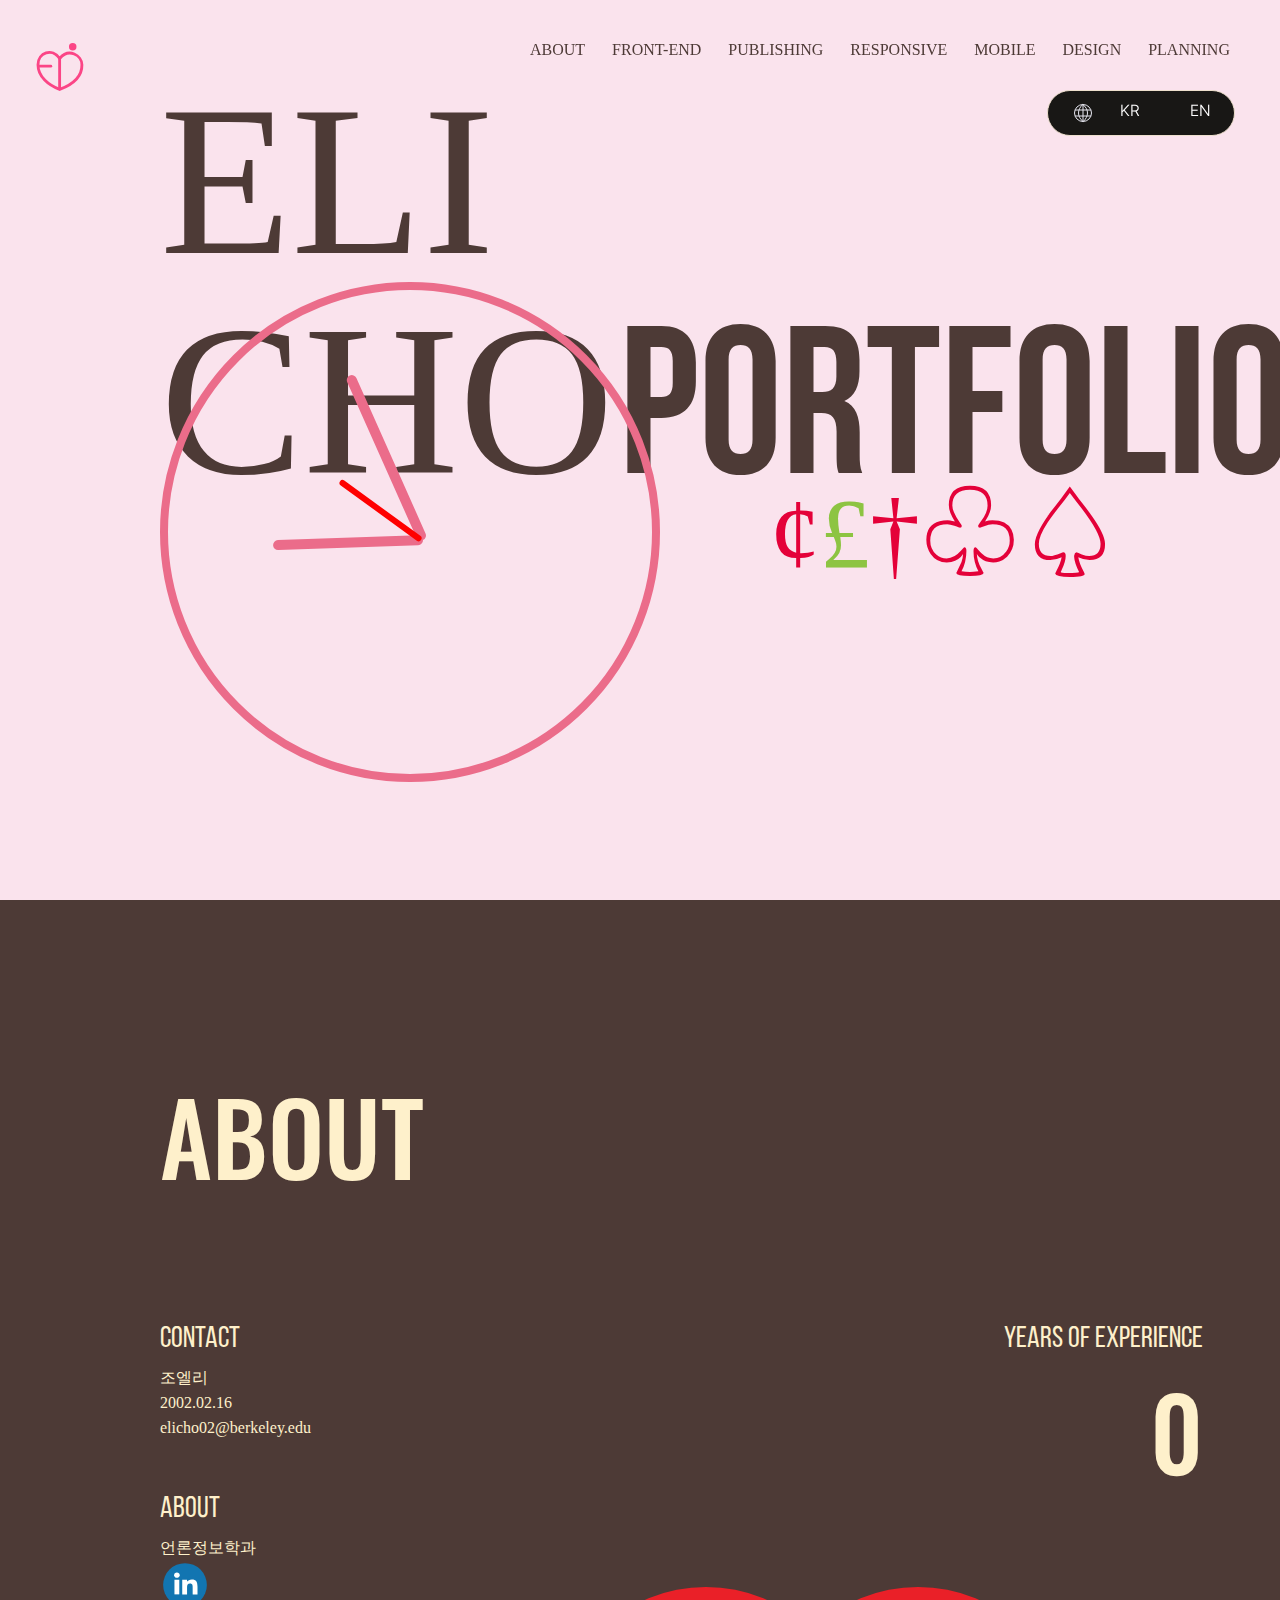
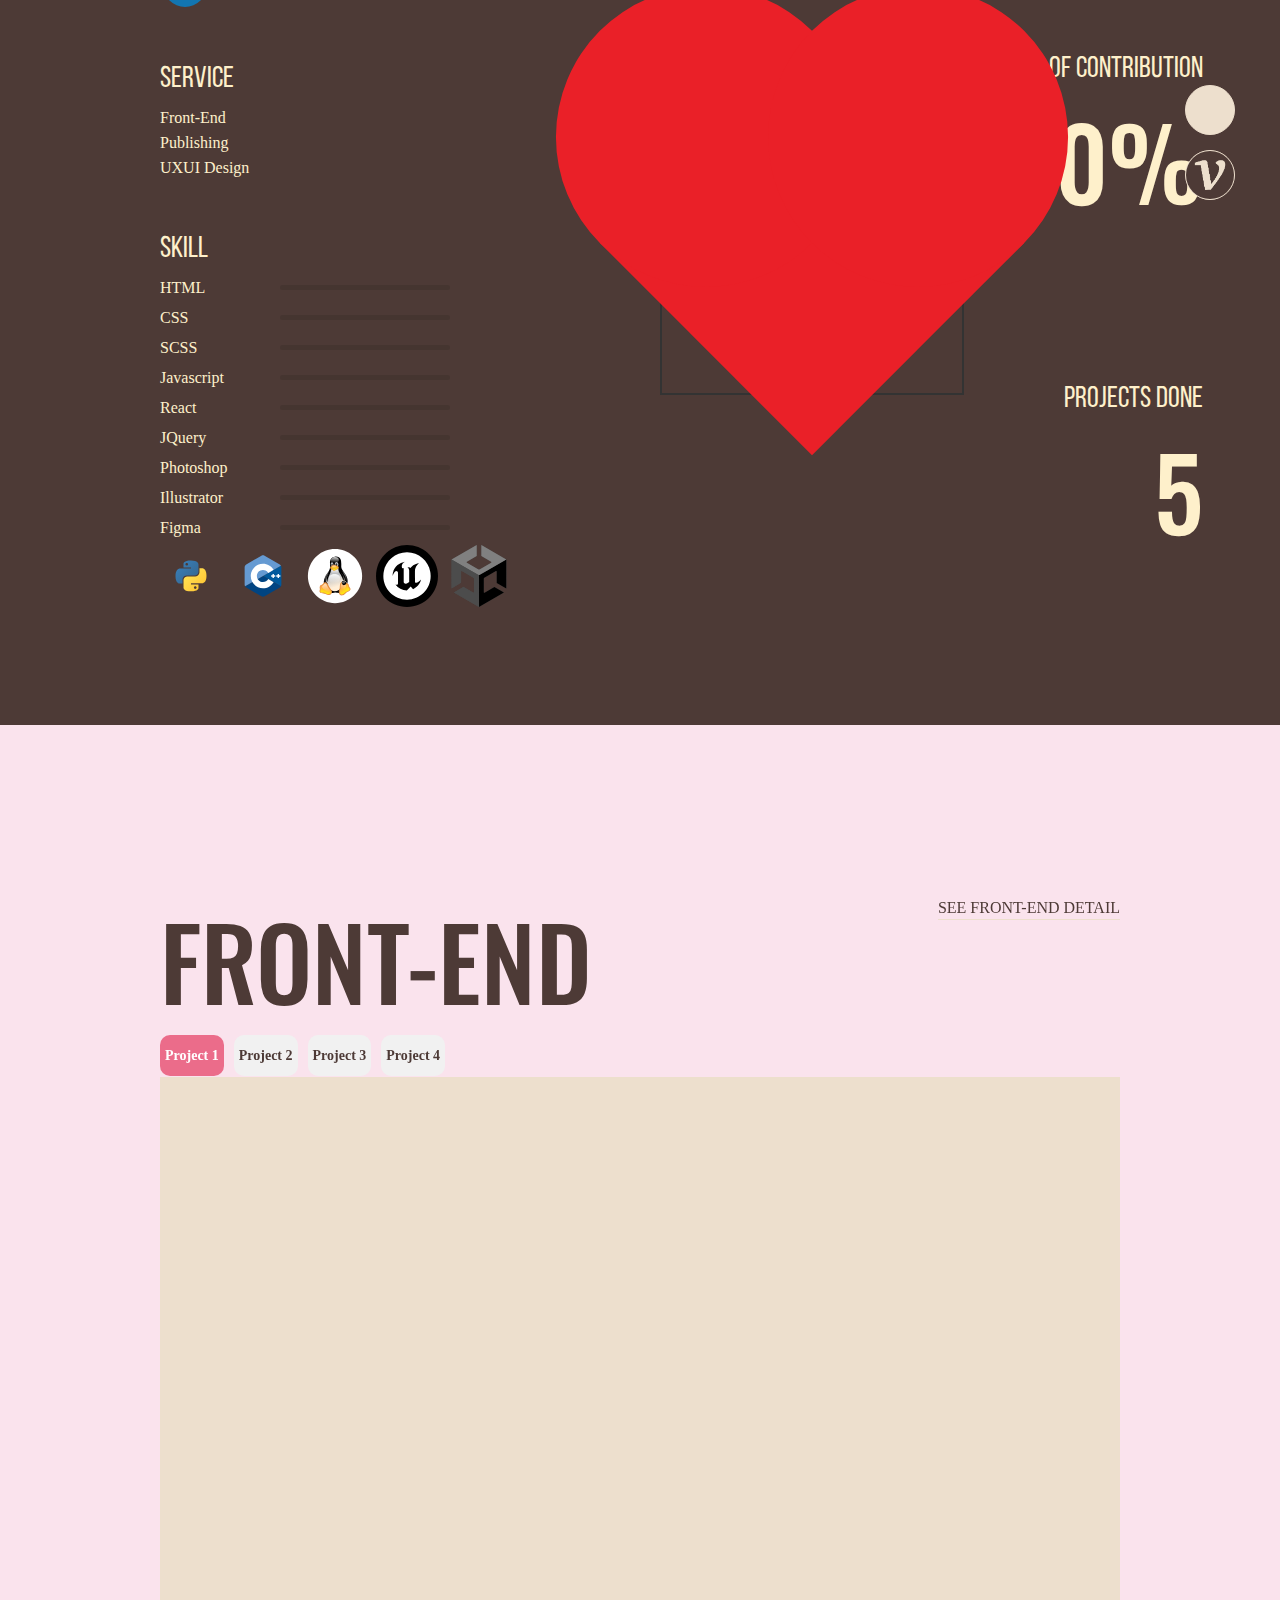
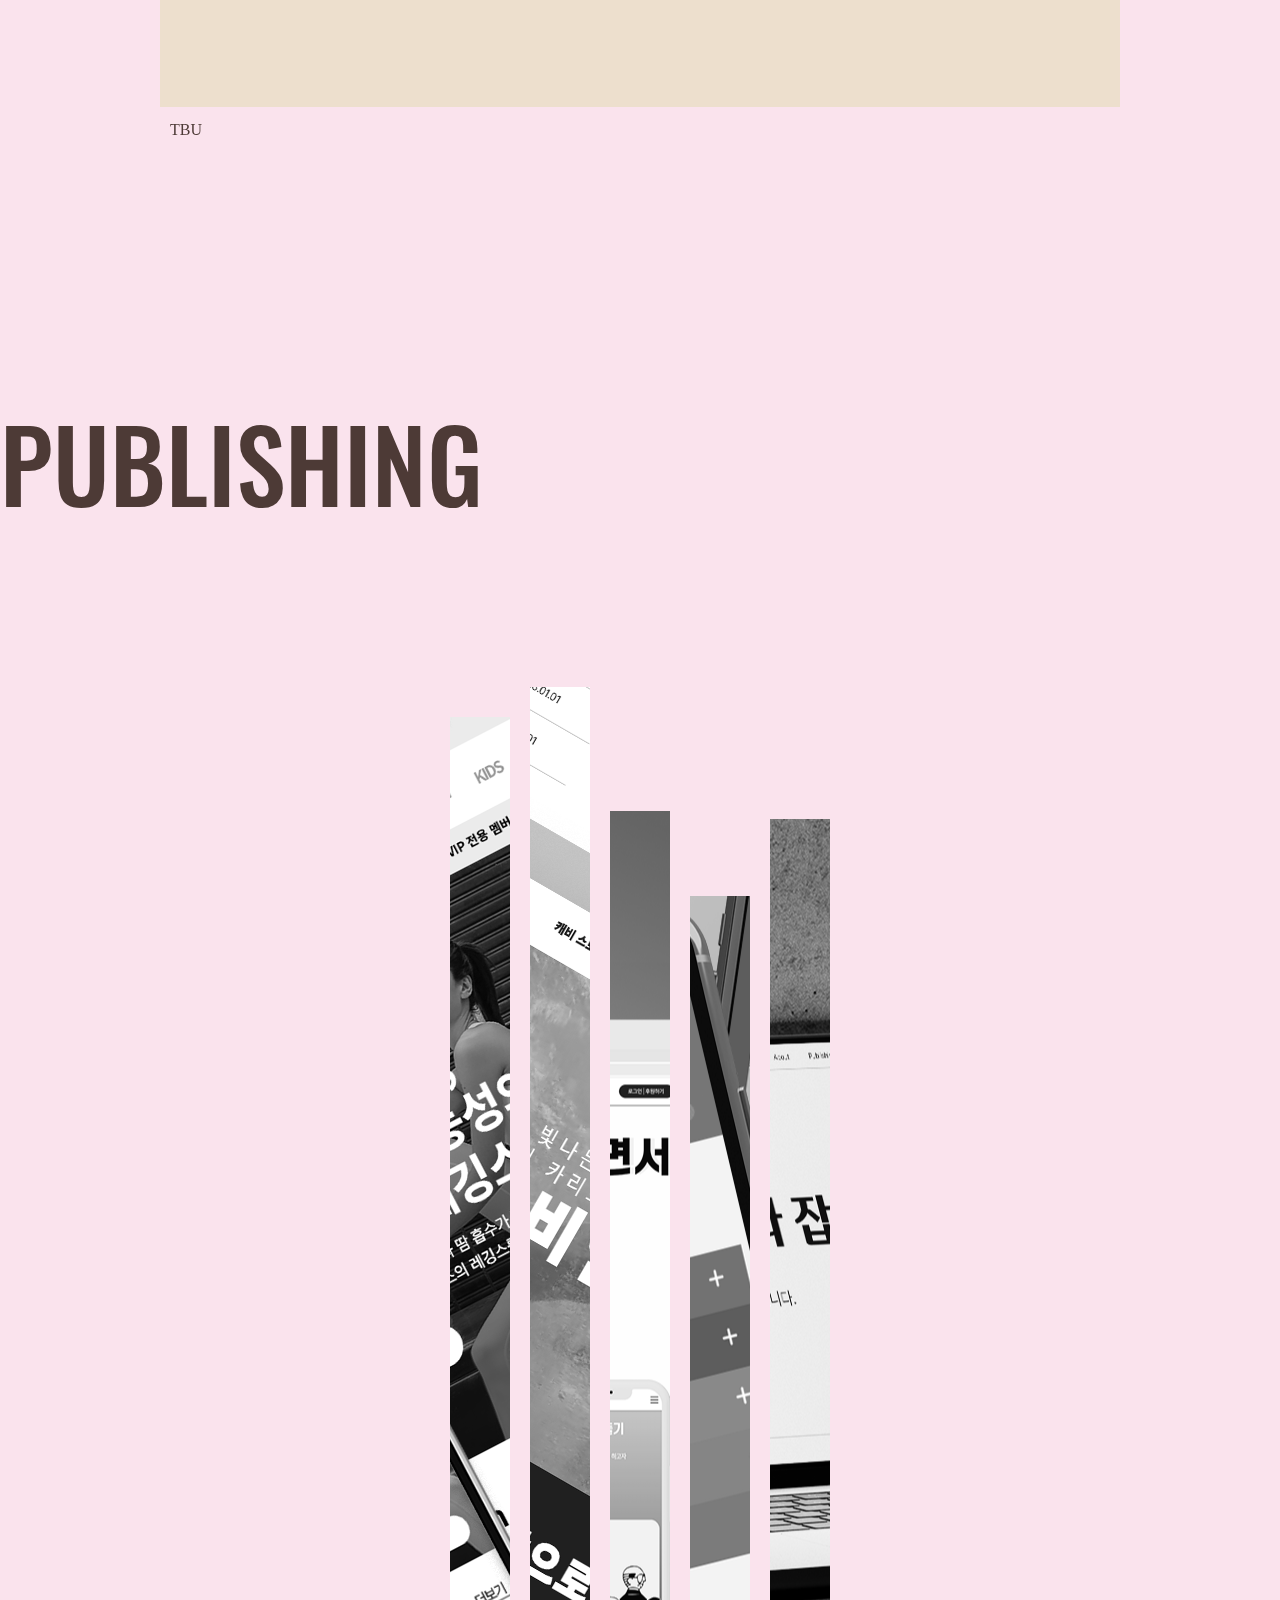
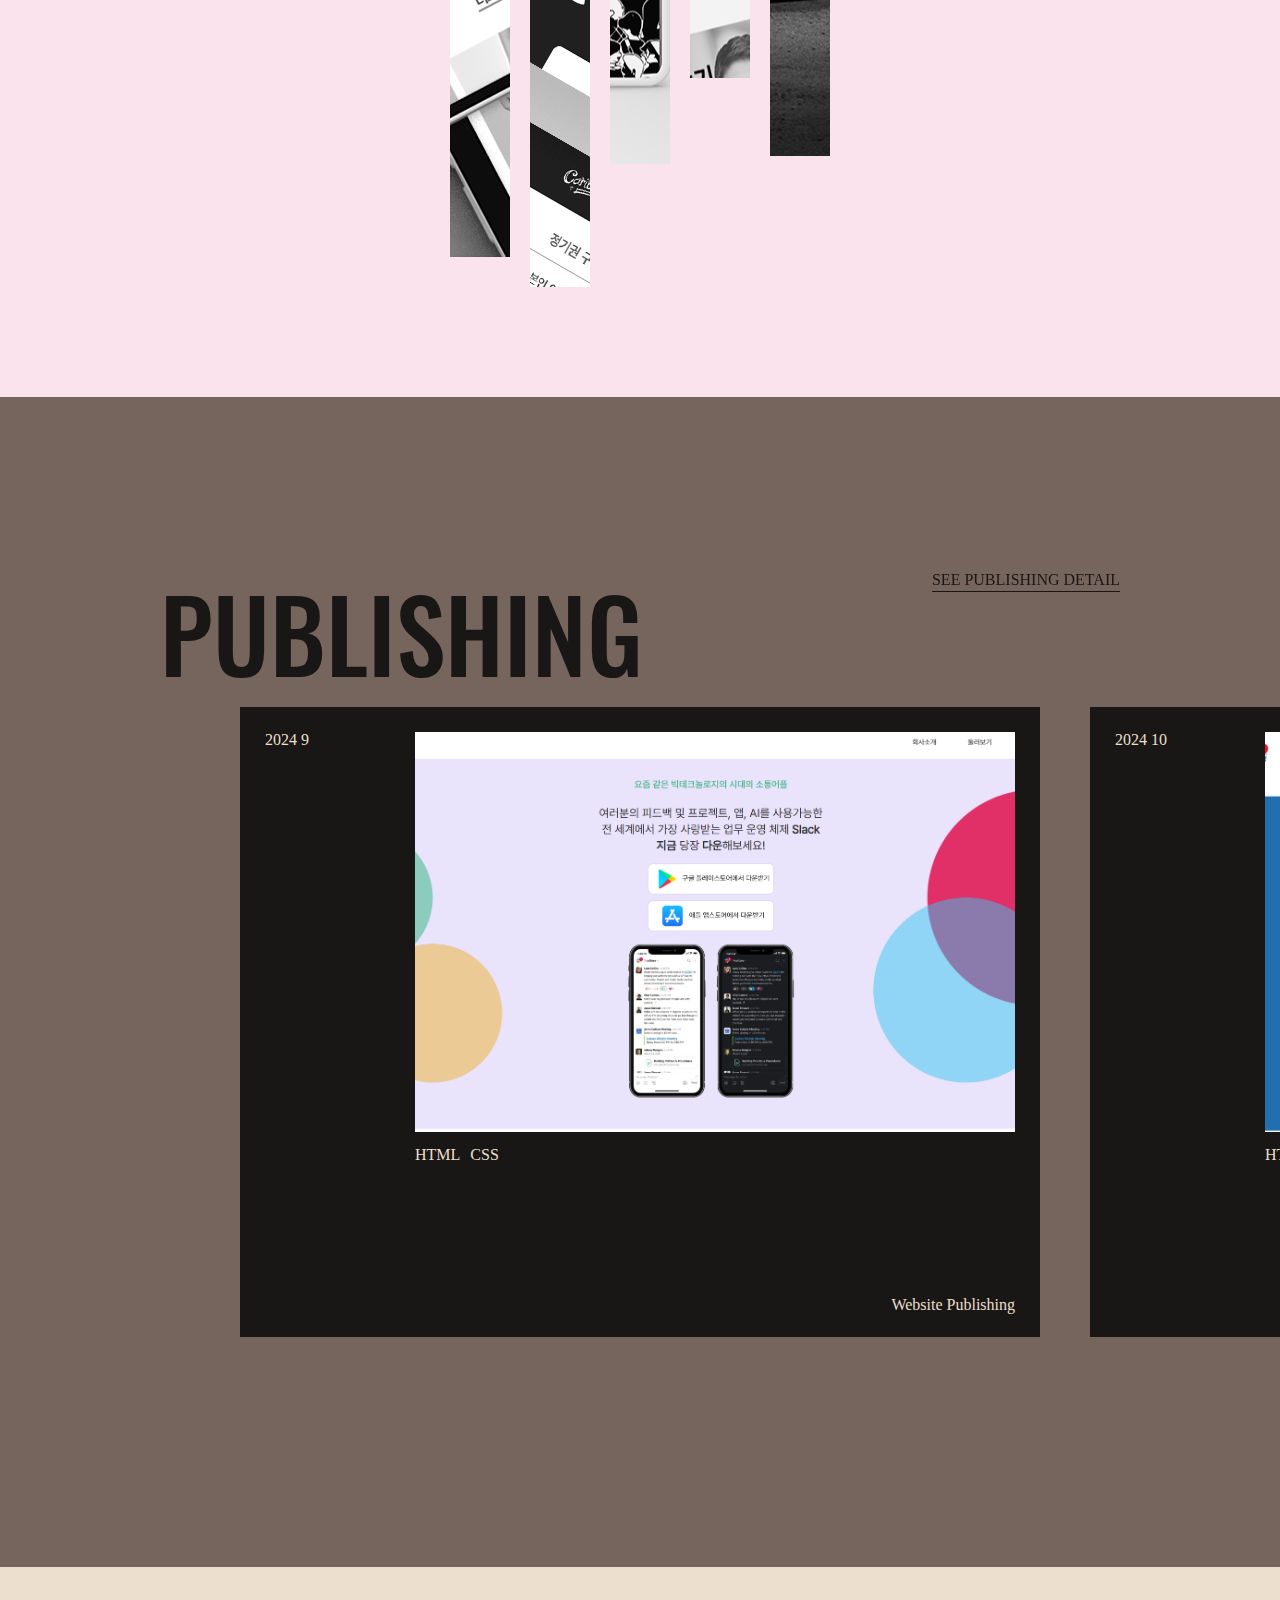
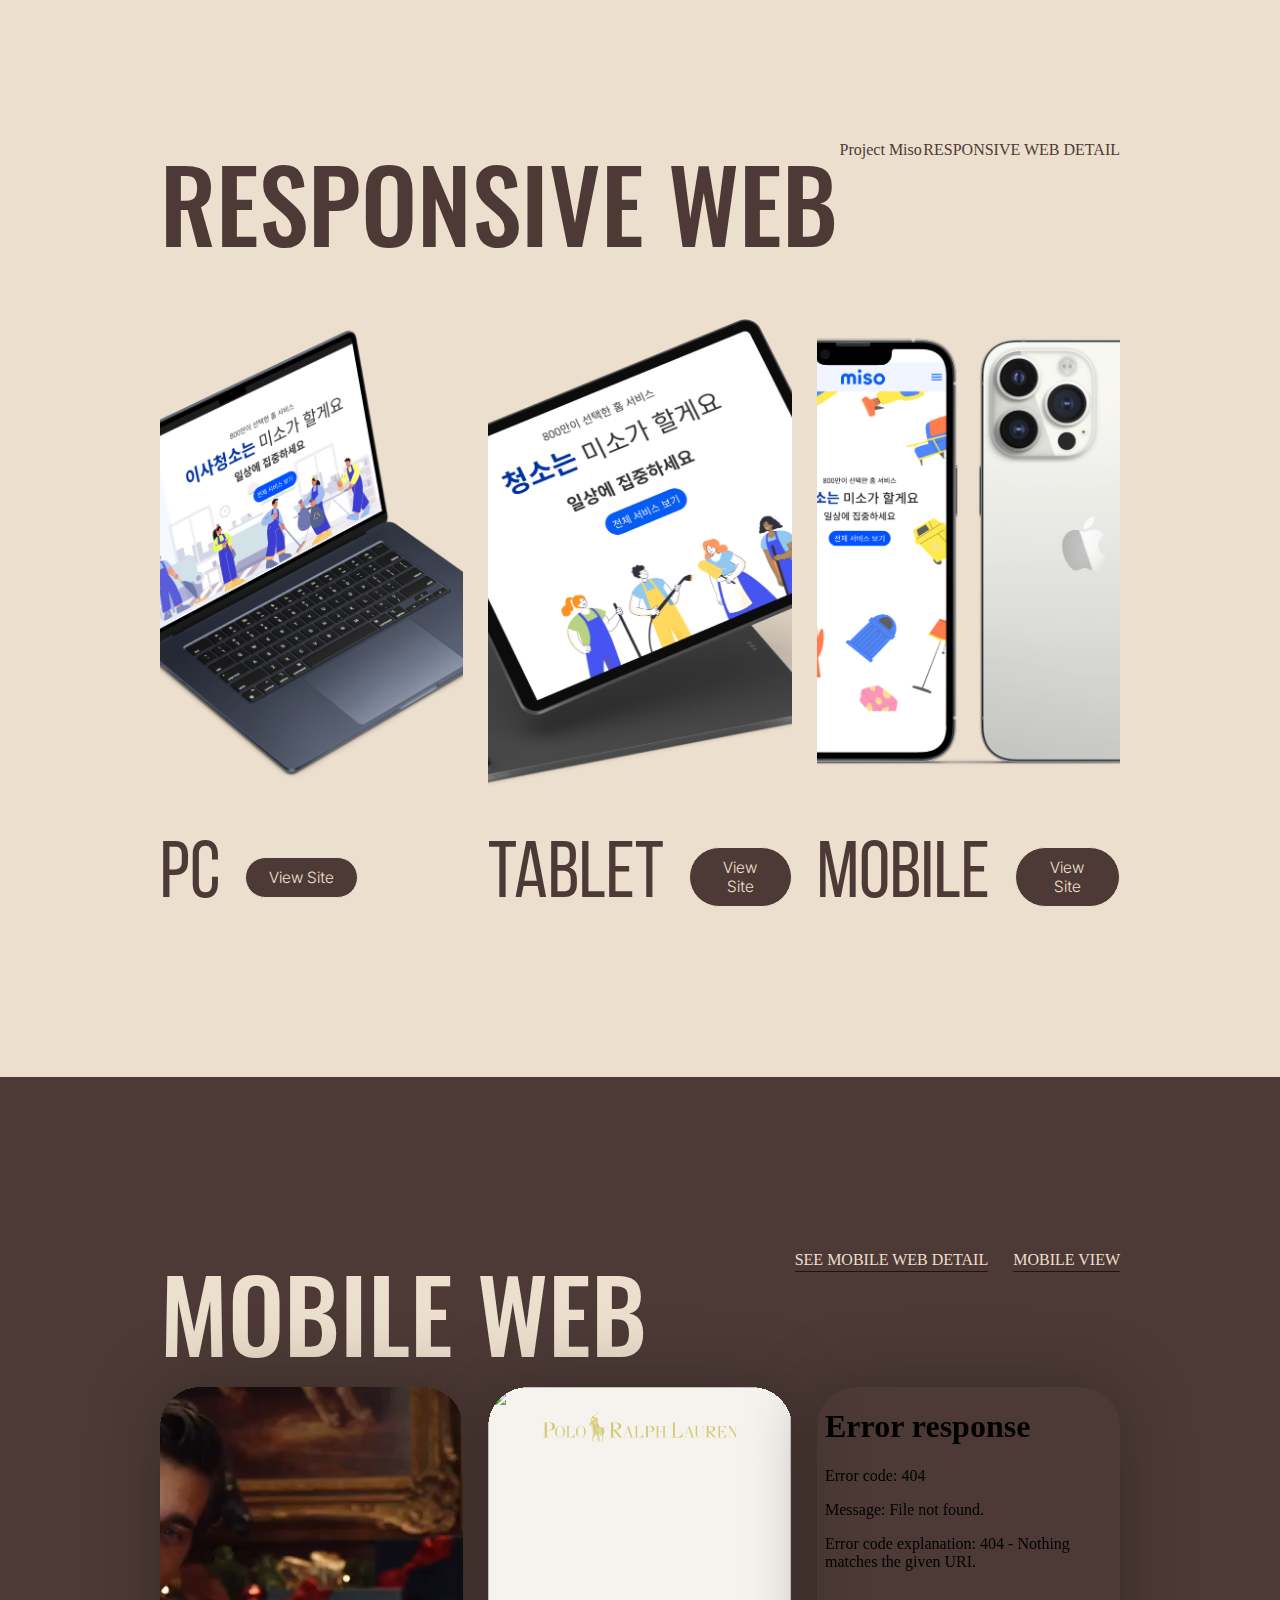
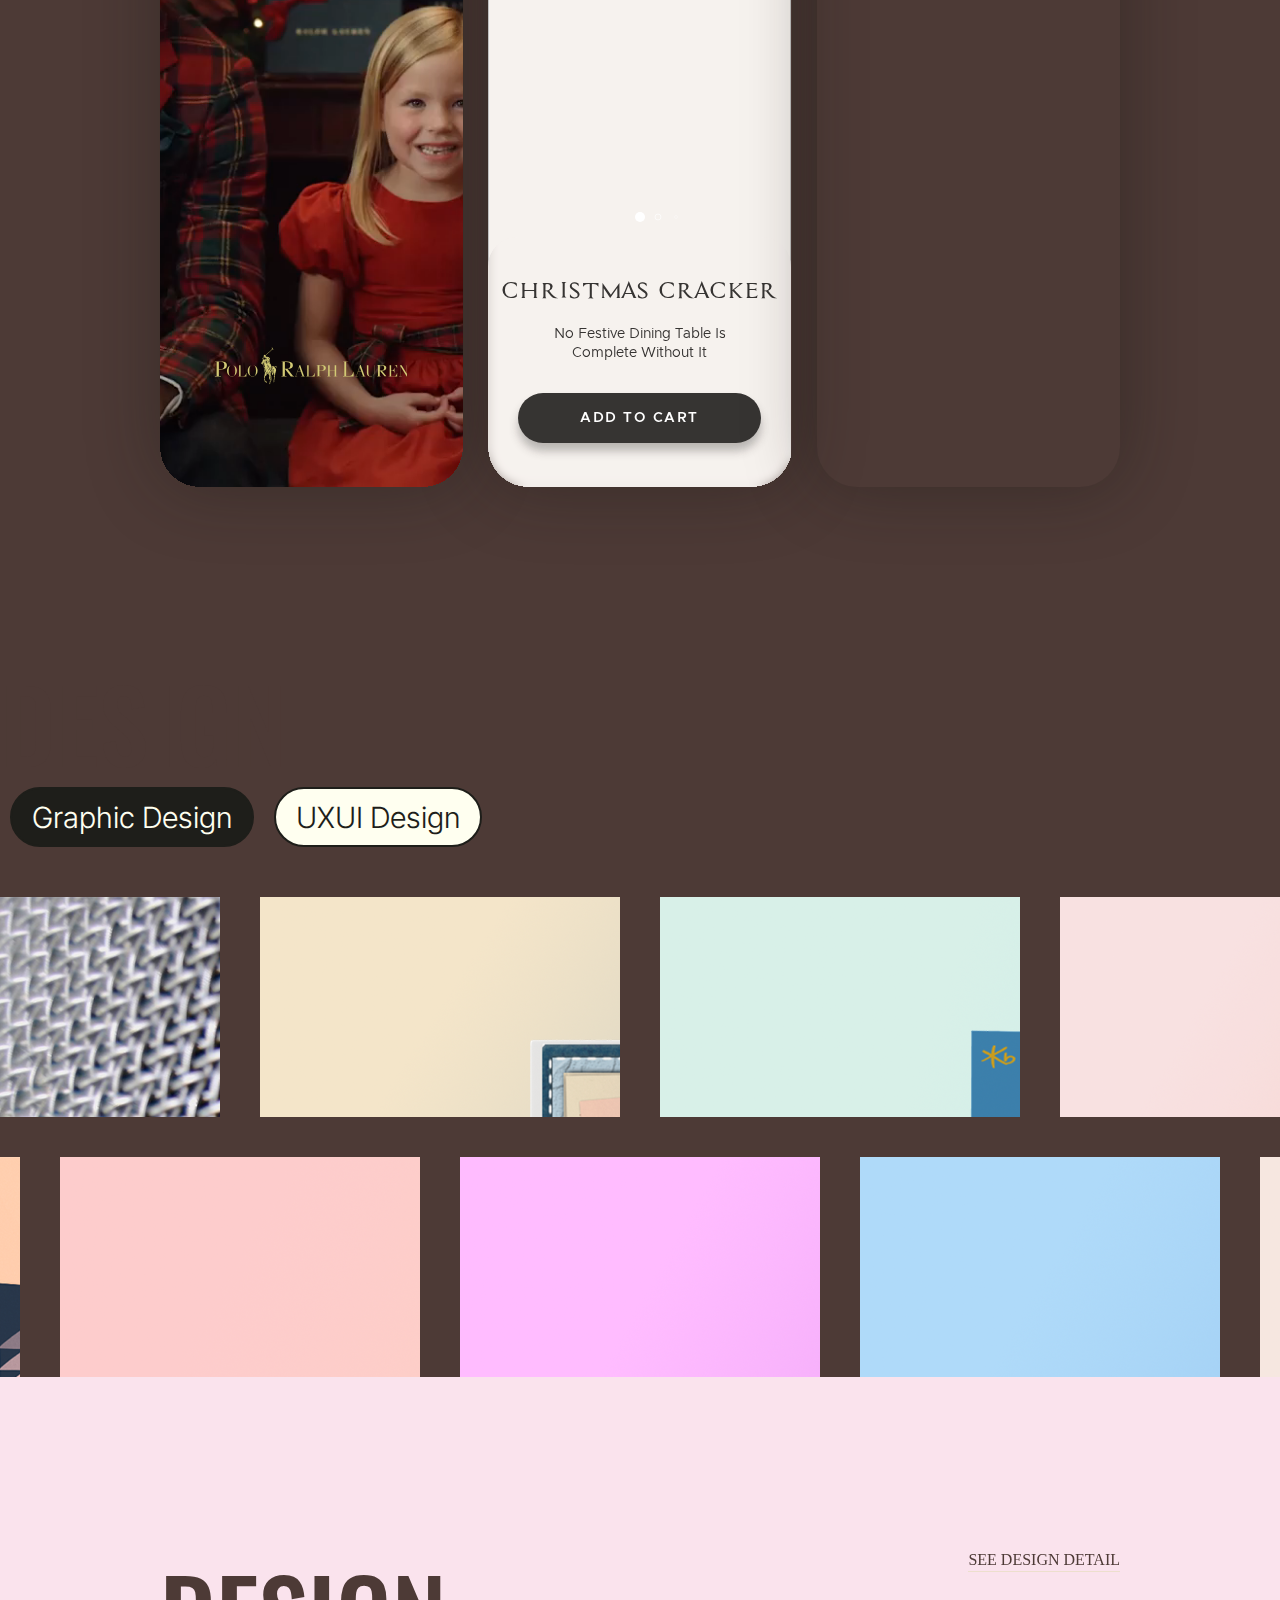
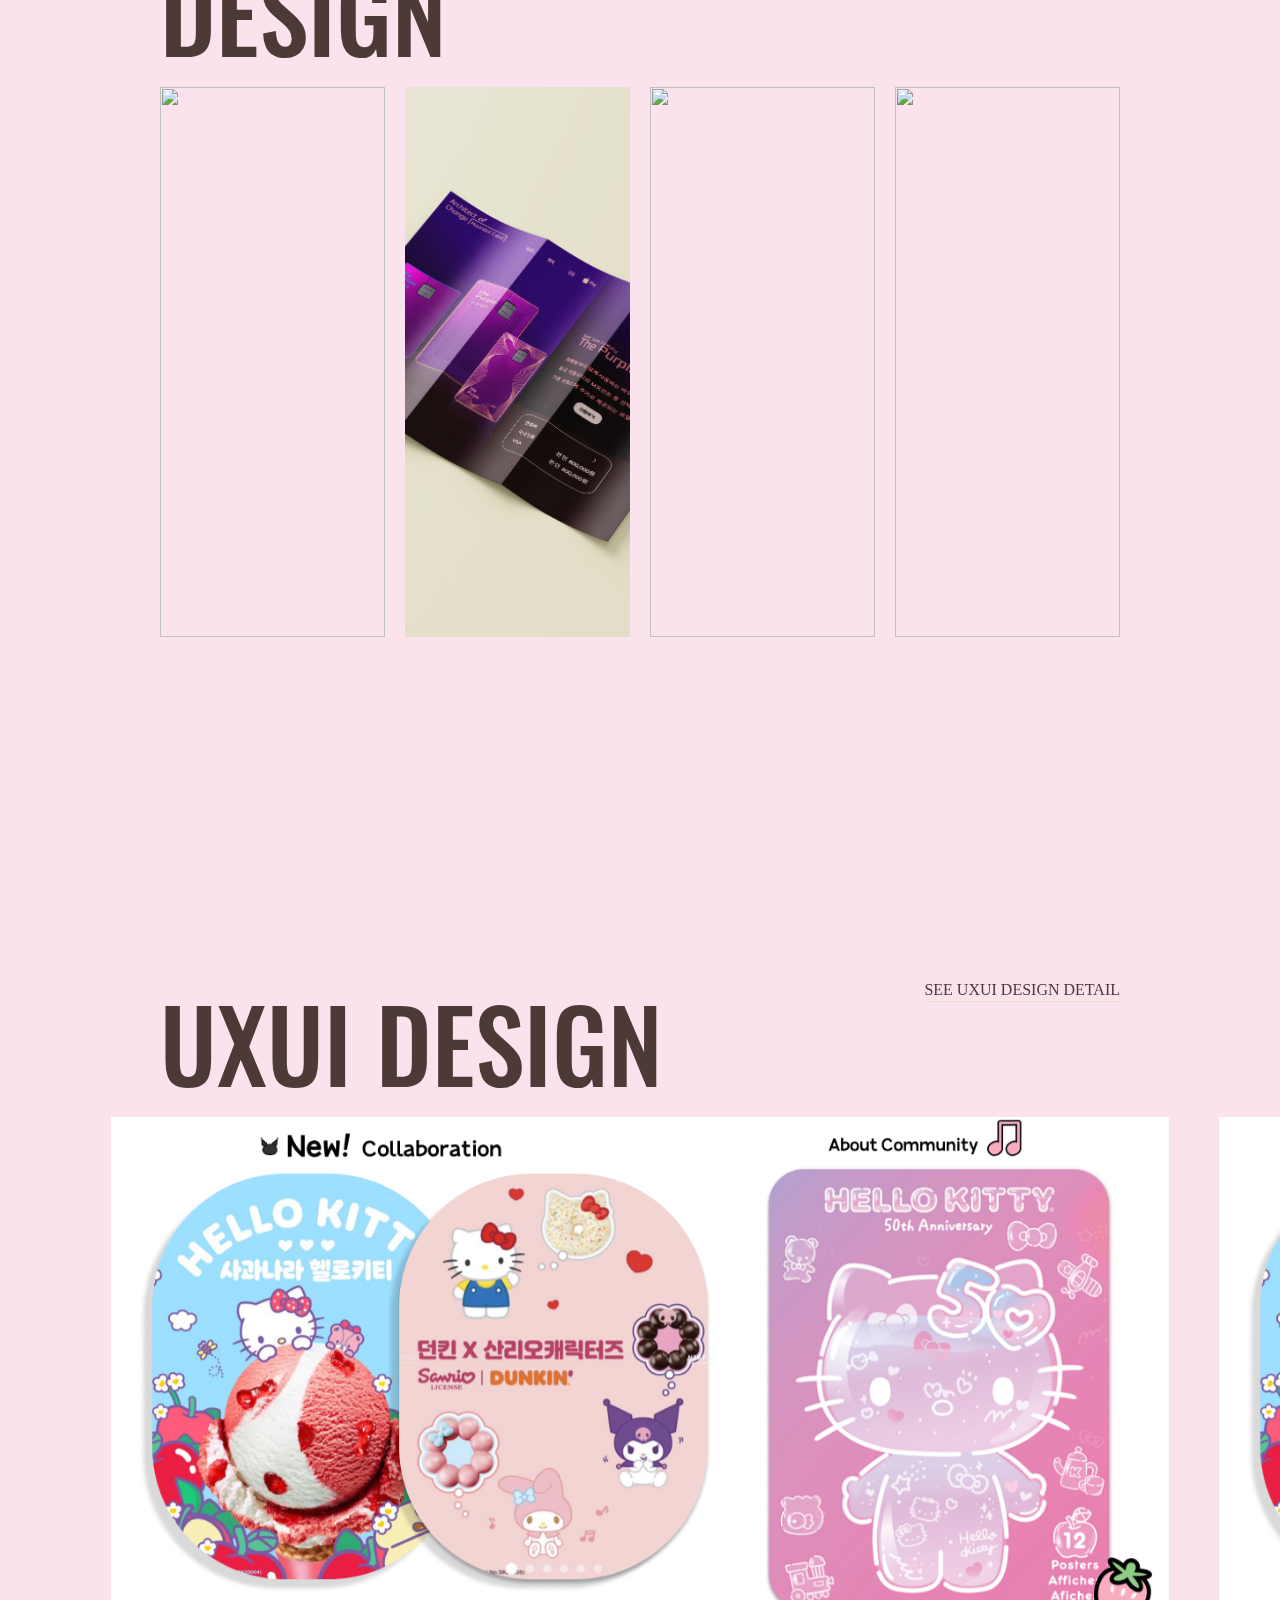
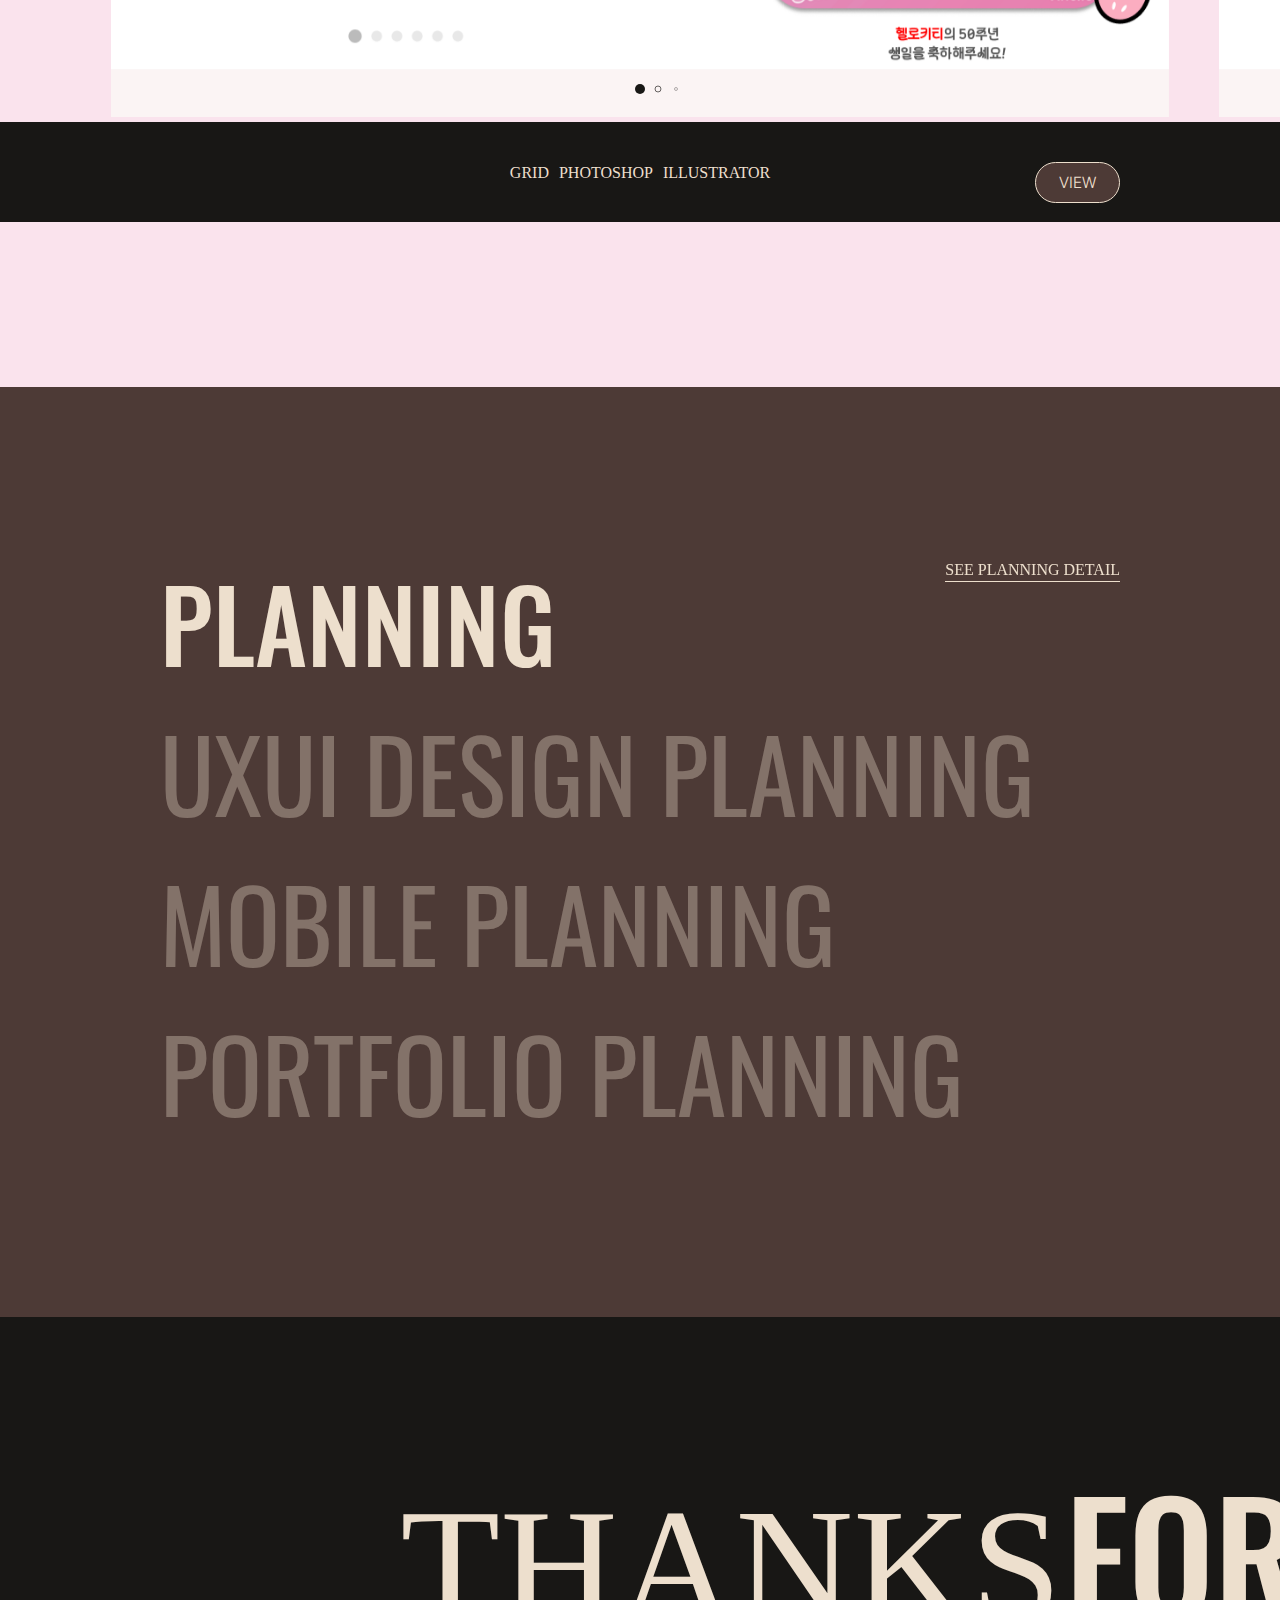
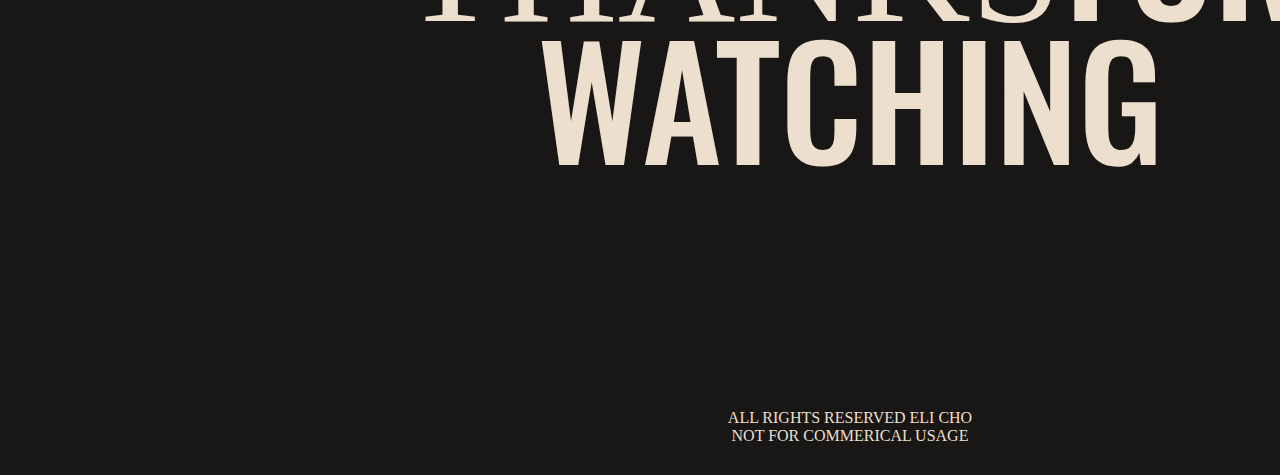
==== commit 0dad62b3: "second commit (needs revising)" ====
--- a/index.html
+++ b/index.html
@@ -14,11 +14,12 @@
   <meta property="og:url" content="com">
   <meta property="og:title" content="Portfolio">
   <meta property="og:type" content="website">
-  <!-- <meta property="og:image" content="img/front.png"> -->
+  <meta property="og:image" content="img/front.png">
   <meta property="og:description" content="2024 Portfolio">
   <link rel="stylesheet" href="css/index.css">
   <link rel="stylesheet" href="css/mobile.css">
   <link rel="stylesheet" href="css/tablet.css">
+  <link rel="stylesheet" href="css/jquery.fullpage.css">
   <link rel="stylesheet" href="https://cdn.jsdelivr.net/npm/swiper@8/swiper-bundle.min.css">
   <link href="https://cdn.jsdelivr.net/npm/remixicon@2.5.0/fonts/remixicon.css" rel="stylesheet">
 </head>
@@ -32,7 +33,7 @@
   </div>
 
 
-  <div class="intro content-hidden">
+<!--   <div class="intro content-hidden">
     <div class="loading">
       <div>
             <svg width="248" height="253" viewBox="0 0 248 253" fill="none" xmlns="http://www.w3.org/2000/svg" class="intro-logo">
@@ -56,7 +57,7 @@
             </svg>
       </div>
     </div>
-  </div>
+  </div> -->
   
 
   <nav>
@@ -134,12 +135,6 @@
             <div id="min"></div>
             <div id="sec"></div>
           </div>
-    <div class="mainContent">
-      <div class="main">
-        
-
-      </div>
-    </div>
   </header>
   
 
@@ -198,19 +193,20 @@
           </div>
           <div id="heart">
             <img src="img/about" alt="">
+            <div class="make_heart"></div>
           </div>
           <div class="aboutRight">
             <div>
               <h4>years of experience</h4>
-              <h2 class="count1"></h2>
+              <h2 class="count" data-count="0">0</h2>
             </div>
             <div>
               <h4>level of contribution</h4>
-              <div><h2 class="count2">100</h2><h2 class="per">%</h2></div>
+              <div><h2 class="count" data-count="100">100</h2><h2 class="per">%</h2></div>
             </div>
             <div>
               <h4>projects done</h4>
-              <h2 class="count3"></h2>
+              <h2 class="count" data-count="5">5</h2>
             </div>
           </div>
         </div>
@@ -221,75 +217,95 @@
   <div class="contentFront" id="frontend">
     <div class="title">
       <h2>Front-end</h2>
-      <!-- <a href="../sub/front1.html" id="detail" class="link">see front-end detail</a> -->
-    </div>
+      <a href="../sub/front1.html" id="detail" class="link">see front-end detail</a>
+    </div>
+    <ul class="fe_btn">
+      <li data-alt="tab1" class="active">Project 1</li>
+      <li data-alt="tab2">Project 2</li>
+      <li data-alt="tab3">Project 3</li>
+      <li data-alt="tab4">Project 4</li>
+    </ul>
 
     <div class="frontImgs">
       <div>
         <a href="sub/front.html">
           <div class="frontProject front1 another-link">
             <div class="frontVideo">
-              <iframe src="mac.html" frameborder="0"></iframe>
             </div>
             <!-- <div class="back"></div> -->
           </div>
         </a>
         <div class="frontTxt">
-          <p><b>React</b><b>router</b><b>redux</b><b>json server</b><b>heroku</b></p>
+          <!-- <p><b>React</b><b>router</b><b>redux</b><b>json server</b><b>heroku</b></p> -->
+          <p>TBU</p>
           <h3></h3>
         </div>
       </div>
-
-      <div>
-        <a href="sub/front.html">
-          <div class="frontProject front2 another-link">
-            <div class="frontVideo">
-            </div>
-            <div class="back"></div>
-          </div>
-        </a>
-        <div class="frontTxt">
-          <p><b>React</b><b>api</b><b>github</b></p>
-          <h3></h3>
-        </div>
-      </div>
-
-      <div>
-        <a href="sub/front.html">
-          <div class="frontProject front3 another-link">
-            <div class="frontVideo">
-              <video muted autoplay loop playsinline data-keepplaying>
-                <source src="front/shop.mp" type="video/mp4">
-              </video>
-            </div>
-            <!-- <div class="back"></div> -->
-          </div>
-        </a>
-        <div class="frontTxt">
-          <p><b>vanilla javascript</b><b>localstorage</b><b>github</b></p>
-          <h3>shop</h3>
-        </div>
-      </div>
-
-      <div>
-        <a href="sub/front4.html">
-          <div class="frontProject front4 another-link">
-            <div class="frontVideo">
-              <video muted autoplay loop playsinline data-keepplaying>
-                <source src="front/mypage.mp" type="video/mp4">
-              </video>
-            </div>
-            <!-- <div class="back"></div> -->
-          </div>
-        </a>
-        <div class="frontTxt">
-          <p><b>vanilla javascript</b><b>localstorage</b><b>github</b></p>
-          <h3>mypage</h3>
-        </div>
-      </div>
     </div>
   </div>
 
+  <section id="section4" class="area">
+    <div class="rel">
+      <div class="sec-title">
+        <h2>Publishing</h2>
+      </div>
+      <div class="contents plan-con">
+        <ul class="plan-con-list">
+          <li class="plan-list-inner">
+            <div>
+              <h3><strong>젝시믹스</strong>Xexymix</h3>
+              <ul>
+                <li><a href="media/planning/plan1-1.pdf" target="_blank">와이어프레임</a></li>
+                <li><a href="media/planning/plan1-2.pdf" target="_blank">메타포아이콘 구상보고서</a></li>
+                <li><a href="media/planning/plan1-3.pdf" target="_blank">메타포아이콘 제작</a></li>
+                <li><a href="media/planning/plan1-4.pdf" target="_blank">스타일가이드</a></li>
+              </ul>
+            </div>
+          </li>
+          <li class="plan-list-inner">
+            <div>
+              <h3><strong>캐리비안베이</strong>Carribian Bay</h3>
+              <ul>
+                <li><a href="media/planning/plan2-1.pdf" target="_blank">스토리보드</a></li>
+                <li><a href="media/planning/plan2-2.pdf" target="_blank">와이어프레임</a></li>
+                <li><a href="media/planning/plan2-3.pdf" target="_blank">시안제작</a></li>
+                <li><a href="media/planning/plan2-4.pdf" target="_blank">산출물 보고서</a></li>
+                <li><a href="media/planning/plan2-5.pdf" target="_blank">프로젝트완료 보고서</a></li>
+              </ul>
+            </div>
+          </li>
+          <li class="plan-list-inner">
+            <div>
+              <h3><strong>생활코딩</strong>Open Tutorials</h3>
+              <ul>
+                <li><a href="media/planning/plan3-1.pdf" target="_blank">와이어프레임</a></li>
+                <li><a href="media/planning/plan3-2.pdf" target="_blank">시안제작</a></li>
+                <li><a href="media/planning/plan3-3.pdf" target="_blank">모니터링 수정 보고서</a></li>
+              </ul>
+            </div>
+          </li>
+          <li class="plan-list-inner">
+            <div>
+              <h3><strong>서울대학교병원</strong>SNUH</h3>
+              <ul>
+                <li><a href="media/planning/plan4-1.pdf" target="_blank">와이어프레임</a></li>
+                <li><a href="media/planning/plan4-2.pdf" target="_blank">시안제작</a></li>
+              </ul>
+            </div>
+          </li>
+          <li class="plan-list-inner">
+            <div>
+              <h3><strong>개인 포트폴리오</strong>Portfolio 2024</h3>
+              <ul>
+                <li><a href="media/planning/plan5-1.pdf" target="_blank">관찰조사보고서</a></li>
+                <li><a href="media/planning/plan5-2.pdf" target="_blank">시나리오제작</a></li>
+              </ul>
+            </div>
+          </li>
+        </ul>
+      </div>
+    </div>
+  </section>
 
   <div class="content3" id="publishing">
     <div class="publishing">
@@ -482,7 +498,7 @@
       <div class="title">
         <h2>Mobile Web</h2>
         <div>
-          <a href="../sub/mobile.html" id="detail" class="link">see mobile web detail</a>
+          <a href="sub/mobile.html" id="detail" class="link">see mobile web detail</a>
           <a href="#none" class="mPcbtn link" id="mobileWebBtn">Mobile view</a>
         </div>
       </div>
@@ -521,12 +537,96 @@
           <iframe src="mobile/gift.html" frameborder="0"></iframe>
         </div>
         <div class="screen3">
-          <iframe src="site/search.html" frameborder="0"></iframe>
+          <iframe src="mobile/search.html" frameborder="0"></iframe>
         </div>
       </div>
     </div>
   </div>
 
+  <section id="section3" class="area">
+    <div class="rel">
+      <div class="sec-title">
+        <h2>Design</h2>
+        <div class="design-btn">
+          <button class="active">Graphic Design</button>
+          <button>UXUI Design</button>
+        </div>
+      </div>
+      <div class="contents design-con">
+        <div class="contents design-con-inner">
+          <div class="design-list">
+            <div class="graphic-part active">
+              <div class="d-thumbnail-1">
+                <div class="d-thumbnail">
+                  <img src="media/design/g1.png" alt="graphic1">
+                </div>
+                <div class="d-thumbnail">
+                  <img src="media/design/g2.png" alt="graphic2">
+                </div>
+                <div class="d-thumbnail">
+                  <img src="media/design/g3.png" alt="graphic3">
+                </div>
+                <div class="d-thumbnail">
+                  <img src="media/design/g4.png" alt="graphic4">
+                </div>
+                <div class="d-thumbnail">
+                  <img src="media/design/g5.png" alt="graphic5">
+                </div>
+                <div class="d-thumbnail">
+                  <img src="media/design/g6.png" alt="graphic6">
+                </div>
+              </div>
+              <div class="d-thumbnail-2">
+                <div class="d-thumbnail">
+                  <img src="media/design/g7.png" alt="graphic7">
+                </div>
+                <div class="d-thumbnail">
+                  <img src="media/design/g8.png" alt="graphic8">
+                </div>
+                <div class="d-thumbnail">
+                  <img src="media/design/g9.png" alt="graphic9">
+                </div>
+                <div class="d-thumbnail">
+                  <img src="media/design/g10.png" alt="graphic10">
+                </div>
+                <div class="d-thumbnail">
+                  <img src="media/design/g11.png" alt="graphic11">
+                </div>
+              </div>
+            </div>
+            <div class="UXUI-part">
+              <div class="d-thumbnail-1">
+                <div class="d-thumbnail">
+                  <img src="media/design/g12.png" alt="uxui1">
+                </div>
+                <div class="d-thumbnail">
+                  <img src="media/design/g13.png" alt="uxui2">
+                </div>
+                <div class="d-thumbnail">
+                  <img src="media/design/g14.png" alt="uxui3">
+                </div>
+                <div class="d-thumbnail">
+                  <img src="media/design/g15.png" alt="uxui4">
+                </div>
+              </div>
+              <div class="d-thumbnail-2">
+                <div class="d-thumbnail">
+                  <img src="media/design/g16.png" alt="uxui5">
+                </div>
+                <div class="d-thumbnail">
+                  <img src="media/design/g17.png" alt="uxui6">
+                </div>
+                <div class="d-thumbnail">
+                  <img src="media/design/g18.png" alt="uxui7">
+                </div>
+              </div>
+            </div>
+          </div>
+        </div>
+  
+      </div>
+    </div>
+  </section>
 
 
   <div class="content2" id="design">
@@ -862,15 +962,17 @@
 
 
   <!-- Script Source -->
-  <script src="js/jquery-3.6.1.min.js"></script>
-	<script src="js/jquery-ui-1.10.4.custom.min.js"></script>
+  <script src="js/jquery-3.7.1.min.js"></script>
+  <script src="js/jquery-ui-1.10.4.custom.min.js"></script>
 	<script src="js/prefixfree.min.js"></script>
-  <script src="js/jquery-migrate-1.4.1.min.js"></script>
+  <script src="js/jquery-migrate-1.4.1.min.js"></script> 
   <script src="https://cdn.jsdelivr.net/npm/swiper@8/swiper-bundle.min.js"></script>
-  <script src="js/mouse.js"></script>
   <script src="https://cdnjs.cloudflare.com/ajax/libs/gsap/2.1.3/TweenMax.min.js"></script>
   <script src="https://cdnjs.cloudflare.com/ajax/libs/paper.js/0.12.2/paper-full.min.js"></script>
   <script src="https://cdnjs.cloudflare.com/ajax/libs/simplex-noise/2.4.0/simplex-noise.min.js"></script>
+  <script src="js/jquery.fullpage.js"></script>
+  <script src="js/jquery.easeScroll.js"></script>
   <script src="js/index.js"></script>
+  <script src="js/script.js"></script>
 </body>
 </html>--- a/css/index.css
+++ b/css/index.css
@@ -2,14 +2,126 @@
 @import url(font.css);
 
 
-.timer {
-  display: flex;
-  justify-content: center;
-  align-items: center;
-  column-gap: 10px;
-  font-size: 28px;
-  font-weight: bold;
-}
+html {
+  scroll-behavior: smooth;
+  width: 100%;
+  overflow-x: auto;
+}
+
+body {
+  width: 100%;
+  font-family: 'Jal_Haru';
+  font-size: 16px;
+  line-height: 25px;
+  color: #4D3A36;
+  background: #FAE3ED;
+  text-transform: capitalize;
+  animation: 1s fade;
+  -ms-overflow-style: none;
+}
+
+@keyframes fade {
+  0% {
+    opacity: 0;
+  }
+
+  100% {
+    opacity: 1;
+  }
+}
+
+h1 {
+  font-family: 'Bebas';
+  font-size: 210px;
+  font-weight: 500;
+  letter-spacing: 0px;
+  line-height: 200px;
+}
+
+h2 {
+  font-family: "Oswald", sans-serif;
+  font-size: 100px;
+  font-weight: 500;
+  line-height: 130px;
+  text-transform: uppercase;
+}
+
+h3 {
+  font-family: 'Bebas', 'Jal_Haru';
+  font-size: 80px;
+  line-height: 80px;
+}
+
+h4 {
+  font-family: 'Bebas';
+  font-size: 30px;
+  line-height: 30px;
+}
+
+span {
+  font-family: 'TTTogether';
+  font-size: 215px;
+  font-weight: 400;
+}
+
+b {
+  color: #c0bbb7;
+}
+
+button {
+  font-family: 'Pretendard';
+  border: 1px solid #eddfcd;
+  color: #eddfcd;
+  background: #4D3A36;
+  font-size: 16px;
+  border-radius: 50px;
+  text-transform: capitalize;
+  padding: 10px 23px;
+  position: relative;
+  overflow: hidden;
+  transition: 0.35s;
+}
+
+button:after {
+  content: '';
+  width: 100%;
+  height: 0;
+  position: absolute;
+  bottom: 0;
+  left: 0;
+  background: #eddfcd;
+  z-index: -1;
+  transition: 0.35s;
+}
+
+button:hover {
+  color: #181715;
+}
+
+button:hover:after {
+  height: 100%;
+}
+
+::-webkit-scrollbar {
+  display: block;
+  background: transparent;
+  width: 7px;
+  height: 7px;
+}
+
+::-webkit-scrollbar-track {
+  background: transparent;
+}
+
+::-webkit-scrollbar-corner {
+  background: transparent;
+}
+
+::-webkit-scrollbar-thumb {
+  background: #FB4586;
+  border-radius: 30px;
+}
+
 
 .clock-back {
   margin: 0;
@@ -76,149 +188,15 @@
   transform-origin: bottom;
 }
 
-.cat {
-  position: absolute;
-  right: 50%;
-}
-
-.snowflake_bl {
-  top: 10%;
-  right: 20%;
-  position: absolute;
-}
+
+
+
 #txt1 {
   position: fixed;
   top: 0;
   left: 0;
   color: #fff;
   z-index: 99999;
-}
-
-html {
-  scroll-behavior: smooth;
-  width: 100%;
-  overflow-x: auto;
-}
-
-
-@media screen and (max-width: 1899px) {
-
-  ::-webkit-scrollbar {
-      display: block;
-      background: transparent;
-      width: 7px;
-      height: 7px;
-    }
-  
-    ::-webkit-scrollbar-track {
-      background: transparent;
-    }
-  
-    ::-webkit-scrollbar-corner {
-      background: transparent;
-    }
-  
-    ::-webkit-scrollbar-thumb {
-      background: #FB4586;
-      border-radius: 30px;
-    }
-}
-
-
-
-
-body {
-  width: 100%;
-  font-family: 'Jal_Haru';
-  font-size: 16px;
-  line-height: 25px;
-  color: #4D3A36;
-  background: #FAE3ED;
-  text-transform: capitalize;
-  animation: 1s fade;
-  -ms-overflow-style: none;
-}
-
-@keyframes fade {
-  0% {
-    opacity: 0;
-  }
-
-  100% {
-    opacity: 1;
-  }
-}
-
-h1 {
-  font-family: 'Bebas';
-  font-size: 210px;
-  font-weight: 500;
-  letter-spacing: 0px;
-  line-height: 200px;
-}
-
-h2 {
-  font-family: "Oswald", sans-serif;
-  font-size: 100px;
-  font-weight: 500;
-  line-height: 130px;
-  text-transform: uppercase;
-}
-
-h3 {
-  font-family: 'Bebas', 'Jal_Haru';
-  font-size: 80px;
-  line-height: 80px;
-}
-
-h4 {
-  font-family: 'Bebas';
-  font-size: 30px;
-  line-height: 30px;
-}
-
-span {
-  font-family: 'TTTogether';
-  font-size: 215px;
-  font-weight: 400;
-}
-
-b {
-  color: #c0bbb7;
-}
-
-button {
-  font-family: 'Pretendard';
-  border: 1px solid #eddfcd;
-  color: #eddfcd;
-  background:#4D3A36;
-  font-size: 16px;
-  border-radius: 50px;
-  text-transform: capitalize;
-  padding: 10px 23px;
-  position: relative;
-  overflow: hidden;
-  transition: 0.35s;
-}
-
-button:after {
-  content: '';
-  width: 100%;
-  height: 0;
-  position: absolute;
-  bottom: 0;
-  left: 0;
-  background: #eddfcd;
-  z-index: -1;
-  transition: 0.35s;
-}
-
-button:hover {
-  color: #181715;
-}
-
-button:hover:after {
-  height: 100%;
 }
 
 #detail,
@@ -425,26 +403,11 @@
   }
 }
 
-.cat .catFace {
-  animation: cat 1s alternate infinite;
-}
-
-.cat .ear1 {
-  animation: ear1 1s alternate infinite;
-}
-
-.cat .ear2 {
-  animation: ear2 1s alternate infinite;
-}
-
-.cat .last {
-  animation: last 3s alternate infinite;
-}
 
 header {
   width: 100%;
   height: 100vh;
-  min-height: 900px;
+  min-height: 800px;
   padding: 30px 160px;
   position: relative;
 }
@@ -591,30 +554,30 @@
 }
 
 #heart {
+  flex-direction: row;
+  margin-top: 200px;
+  border: 2px solid #333;
+}
+.make_heart{
+  margin: 0 auto;
+  width: 300px;
+  height: 300px;
+  background: #ea2028;
   position: relative;
-  width: 100px;
-  height: 800px;
-}
-
-#heart:before,
-#heart:after {
-  position: absolute;
-  content: "";
-  left: 50px;
-  top: 0;
-  width: 50px;
-  height: 80px;
-  background: red;
-  border-radius: 50px 50px 0 0;
-  transform: rotate(-45deg);
-  transform-origin: 0 100%;
-}
-
-#heart:after {
-  left: 0;
   transform: rotate(45deg);
-  transform-origin: 100% 100%;
-}
+}
+.make_heart::before,
+.make_heart::after{
+  content: '';
+  width: 300px;
+  height: 300px;
+  position: absolute;
+  border-radius: 50%;
+  background: #ea2028;
+}
+.make_heart::before{left: -50%;}
+.make_heart::after{top: -50%;}
+
 
 .text {
   width: 100%;
@@ -710,17 +673,12 @@
   margin-bottom: 10px;
 }
 
-.frontImgs {
-  width: 100%;
-  height: auto;
-  display: grid;
-  grid-template-columns: repeat(2, 1fr);
-  grid-gap: 25px;
-  grid-auto-rows: minmax(100px, auto);
-}
-
 .frontImgs>div {
   height: 750px;
+}
+
+.frontTxt{
+  margin: 10px;
 }
 
 .frontProject {
@@ -734,8 +692,30 @@
   transition: 0.35s;
 }
 
-.frontProject:hover {
-  transform: translate(-10px, -10px);
+
+.fe_btn {
+  font-weight: 500;
+  font-family: 'Pretendard';
+  display: flex;
+  margin-bottom: 1rem;
+  gap: 10rem;
+  flex-direction: row;
+  flex: 0.4;
+}
+
+.fe_btn li {
+  text-align: center;
+  padding: 8rem 5rem;
+  background-color: #f1f1f1;
+  border-radius: 10rem;
+  font-size: 14rem;
+  font-weight: 600;
+  cursor: pointer;
+}
+
+.fe_btn li.active {
+  background-color: #EB6C8A;
+  color: #fff;
 }
 
 .back {
@@ -855,7 +835,6 @@
 .uxui .swiper-slide {
   position: relative;
   text-align: center;
-  overflow: hidden;
 
   /* Center slide text vertically */
   display: -webkit-box;
@@ -873,7 +852,7 @@
 }
 
 .uxui .swiper-slide:hover img {
-  transform: scale(1.1);
+  overflow-y: scroll;
 }
 
 .uxui .swiper-slide img,
@@ -1395,6 +1374,257 @@
   margin-left: 25px;
 }
 
+/*🎉✨section3-design____________________ */
+#section3{
+  width: 100%;
+  position: relative;
+  overflow: hidden;
+  background-color: #4D3A36;
+}
+#section3 .rel {
+  display: flex;
+  flex-direction: column;
+  row-gap: 50rem;
+}
+
+#section3 .rel .sec-title .design-btn {
+  display: flex;
+  align-self: center;
+}
+
+#section3 .rel .sec-title .design-btn button {
+  background-color: #fffff0;
+  border: 2px solid #1E1E1A;
+  border-radius: 32rem;
+  color: #1E1E1A;
+  font-size: 30rem;
+  padding: 10px 20px;
+  text-align: center;
+  display: inline-block;
+  margin: 0 10rem;
+  cursor: pointer;
+  transition: 0.5s;
+}
+
+#section3 .rel .sec-title .design-btn button.active {
+  background-color: #1E1E1A;
+  color: #fffff0;
+  pointer-events: none;
+}
+
+#section3 .rel .sec-title .design-btn button:hover {
+  background-color: #888;
+}
+
+#section3 .rel .design-con {
+  position: relative;
+  overflow: hidden;
+}
+
+#section3 .rel .design-con .design-con-inner {
+  display: flex;
+  justify-content: center;
+  align-items: center;
+}
+
+#section3 .rel .design-con .design-con-inner .design-list {
+  width: fit-content;
+}
+
+#section3 .rel .design-con .design-con-inner .design-list .graphic-part,
+#section3 .rel .design-con .design-con-inner .design-list .UXUI-part {
+  display: none;
+}
+
+#section3 .rel .design-con .design-con-inner .design-list .graphic-part.active,
+#section3 .rel .design-con .design-con-inner .design-list .UXUI-part.active {
+  display: block;
+}
+
+#section3 .rel .design-con .design-con-inner .design-list .d-thumbnail-1,
+#section3 .rel .design-con .design-con-inner .design-list .d-thumbnail-2 {
+  display: flex;
+  justify-content: center;
+  align-items: center;
+  column-gap: 40rem;
+}
+
+#section3 .rel .design-con .design-con-inner .design-list .d-thumbnail-1 {
+  margin-bottom: 40rem;
+}
+
+#section3 .rel .design-con .design-con-inner .design-list .d-thumbnail {
+  cursor: pointer;
+  width: 360rem;
+  height: 220rem;
+  overflow: hidden;
+}
+
+#section3 .rel .design-con .design-con-inner .design-list .d-thumbnail:hover img {
+  scale: 1.2;
+}
+
+#section3 .rel .design-con .design-con-inner .design-list .d-thumbnail img {
+  transition: 0.5s ease-in-out;
+}
+
+/*🎉✨section4-planning____________________ */
+#section4 .rel {
+  display: flex;
+  flex-direction: column;
+  row-gap: 50rem;
+}
+
+#section4 .rel .plan-con {
+  padding: 30rem 0;
+  overflow: hidden;
+}
+
+#section4 .rel .plan-con .plan-con-list {
+  height: inherit;
+  display: flex;
+  justify-content: center;
+  align-items: center;
+  column-gap: 20rem;
+}
+
+#section4 .rel .plan-con .plan-con-list .plan-list-inner {
+  overflow: hidden;
+  width: 5%;
+  flex: 0.05;
+  height: 60%;
+  transition: flex 1s, height 0.5s 0.5s;
+}
+
+#section4 .rel .plan-con .plan-con-list .plan-list-inner:nth-of-type(1) div {
+  background-image: url("../media/planning/plan1.png");
+}
+
+#section4 .rel .plan-con .plan-con-list .plan-list-inner:nth-of-type(2) div {
+  background-image: url("../media/planning/plan2.png");
+}
+
+#section4 .rel .plan-con .plan-con-list .plan-list-inner:nth-of-type(3) div {
+  background-image: url("../media/planning/plan3.png");
+}
+
+#section4 .rel .plan-con .plan-con-list .plan-list-inner:nth-of-type(4) div {
+  background-image: url("../media/planning/plan4.png");
+}
+
+#section4 .rel .plan-con .plan-con-list .plan-list-inner:nth-of-type(5) div {
+  background-image: url("../media/planning/plan5.png");
+}
+
+#section4 .rel .plan-con .plan-con-list .plan-list-inner>div {
+  display: flex;
+  text-align: center;
+  height: 100%;
+  flex-direction: column;
+  justify-content: center;
+  row-gap: 60rem;
+  background-position: center;
+  background-repeat: no-repeat;
+  background-size: auto;
+  color: #fffff0;
+  position: relative;
+  filter: grayscale(100%);
+}
+
+#section4 .rel .plan-con .plan-con-list .plan-list-inner>div::before {
+  content: "";
+  position: absolute;
+  top: 50%;
+  left: 50%;
+  translate: -50% -50%;
+  display: block;
+  width: 80%;
+  height: 90%;
+  background-color: rgba(0, 0, 0, 0.8);
+  opacity: 0;
+  transition: opacity 1ms 0s;
+}
+
+#section4 .rel .plan-con .plan-con-list .plan-list-inner>div h3 {
+  display: inline-block;
+  font-size: 60rem;
+  font-family: "Playfair Display", sans-serif;
+  position: relative;
+  cursor: default;
+}
+
+#section4 .rel .plan-con .plan-con-list .plan-list-inner>div h3 strong {
+  font-family: "Pretendard-Regular", sans-serif;
+  display: block;
+  font-size: 24rem;
+  font-weight: 100;
+  margin-bottom: 30rem;
+}
+
+#section4 .rel .plan-con .plan-con-list .plan-list-inner>div h3::before {
+  content: "";
+  display: block;
+  position: absolute;
+  top: 40%;
+  left: 50%;
+  translate: -50% -50%;
+  width: 50rem;
+  height: 3rem;
+  background: #fffff0;
+}
+
+#section4 .rel .plan-con .plan-con-list .plan-list-inner>div ul {
+  z-index: 3;
+  display: flex;
+  justify-content: center;
+  align-items: center;
+  flex-direction: column;
+  row-gap: 10rem;
+}
+
+#section4 .rel .plan-con .plan-con-list .plan-list-inner>div ul li {
+  width: 50%;
+}
+
+#section4 .rel .plan-con .plan-con-list .plan-list-inner>div ul li a {
+  border: 1px solid #fffff0;
+  display: inline-block;
+  width: 100%;
+  padding: 7rem 0;
+}
+
+#section4 .rel .plan-con .plan-con-list .plan-list-inner>div ul li a:hover {
+  background-color: #fffff0;
+  color: #1E1E1A;
+}
+
+#section4 .rel .plan-con .plan-con-list .plan-list-inner>div h3,
+#section4 .rel .plan-con .plan-con-list .plan-list-inner>div ul {
+  opacity: 0;
+  transition: opacity 1ms 0s;
+}
+
+#section4 .rel .plan-con .plan-con-list .plan-list-inner:hover {
+  flex: 1;
+  height: 100%;
+}
+
+#section4 .rel .plan-con .plan-con-list .plan-list-inner:hover div {
+  filter: grayscale(0%);
+  transition: filter 0.7s;
+}
+
+#section4 .rel .plan-con .plan-con-list .plan-list-inner:hover div h3,
+#section4 .rel .plan-con .plan-con-list .plan-list-inner:hover div ul {
+  opacity: 1;
+  transition: opacity 1s 1s;
+}
+
+#section4 .rel .plan-con .plan-con-list .plan-list-inner:hover div::before {
+  opacity: 1;
+  transition: opacity 1s 1s;
+}
+/* //////////////////////////////////
 
 /* plan */
 
@@ -1529,7 +1759,7 @@
   display: none;
 }
 
-/* thankU */
+/* thanks*/
 
 footer {
   width: 100%;
@@ -1585,35 +1815,7 @@
   margin-bottom: -20px;
 }
 
-.footer .mouse {
-  animation: mouse 1s alternate infinite;
-}
-
-.footer .hand {
-  animation: hand 1s alternate linear infinite;
-}
-
-.footer .cat {
-  animation: cat 1s alternate infinite;
-}
-
-.footer .coffee {
-  animation: coffee 1s alternate infinite;
-}
-
-.footer .star1 {
-  animation: star1 0.5s alternate infinite;
-}
-
-.footer .star2 {
-  animation: star2 0.5s alternate infinite;
-  animation-delay: 0.3s;
-}
-
-.footer .star3 {
-  animation: star3 0.5s alternate infinite;
-  animation-delay: 0.6s;
-}
+
 
 .topBtn {
   width: 50px !important;
@@ -1633,6 +1835,7 @@
 }
 
 @media screen and (max-width: 767px) {
+  
   html {
     width: 100%;
     min-width: 100%;
@@ -1849,6 +2052,19 @@
     height: 100%;
   }
 
+  header .title p{font-size: 40px;}
+  header button {
+    color: #fff;
+    background-color: #181715;
+    display: flex;
+    gap: 15px;
+    position: absolute;
+    right: 4.5%;
+    top: 8%;
+    text-align: center;
+  }
+
+
   .mobileText {
     display: block;
     position: absolute;
@@ -1898,7 +2114,7 @@
   }
 
   .about {
-    padding: 80px 50px;
+    padding: 60px 40px;
     background: #eddfcd;
     color: #181715;
   }
@@ -2214,6 +2430,8 @@
     width: 100vw;
     height: 100%;
     object-fit: cover;
+    position: relative;
+    overflow: hidden;
   }
 
   .backImg .swiper-slide:before {
@@ -2519,8 +2737,7 @@
   }
 
   .screen2,
-  .screen3,
-  .screen4 {
+  .screen3 {
     display: none;
   }
 
@@ -2657,6 +2874,7 @@
     -ms-flex-align: center;
     -webkit-align-items: center;
     align-items: center;
+    overflow: hidden;
   }
 
   .uxui .swiper-slide a {
@@ -2666,7 +2884,8 @@
   }
 
   .uxui .swiper-slide:hover img {
-    transform: scale(1.3);
+
+    object-position: bottom;
   }
 
   .uxui .swiper-slide img {
@@ -2675,9 +2894,9 @@
     width: 83%;
     height: 100%;
     object-fit: cover;
-    overflow: hidden;
     transform: scale(1.3);
     transition: 0.5s;
+    object-position: top;
   }
 
   .uxui .swiper-pagination-bullet {
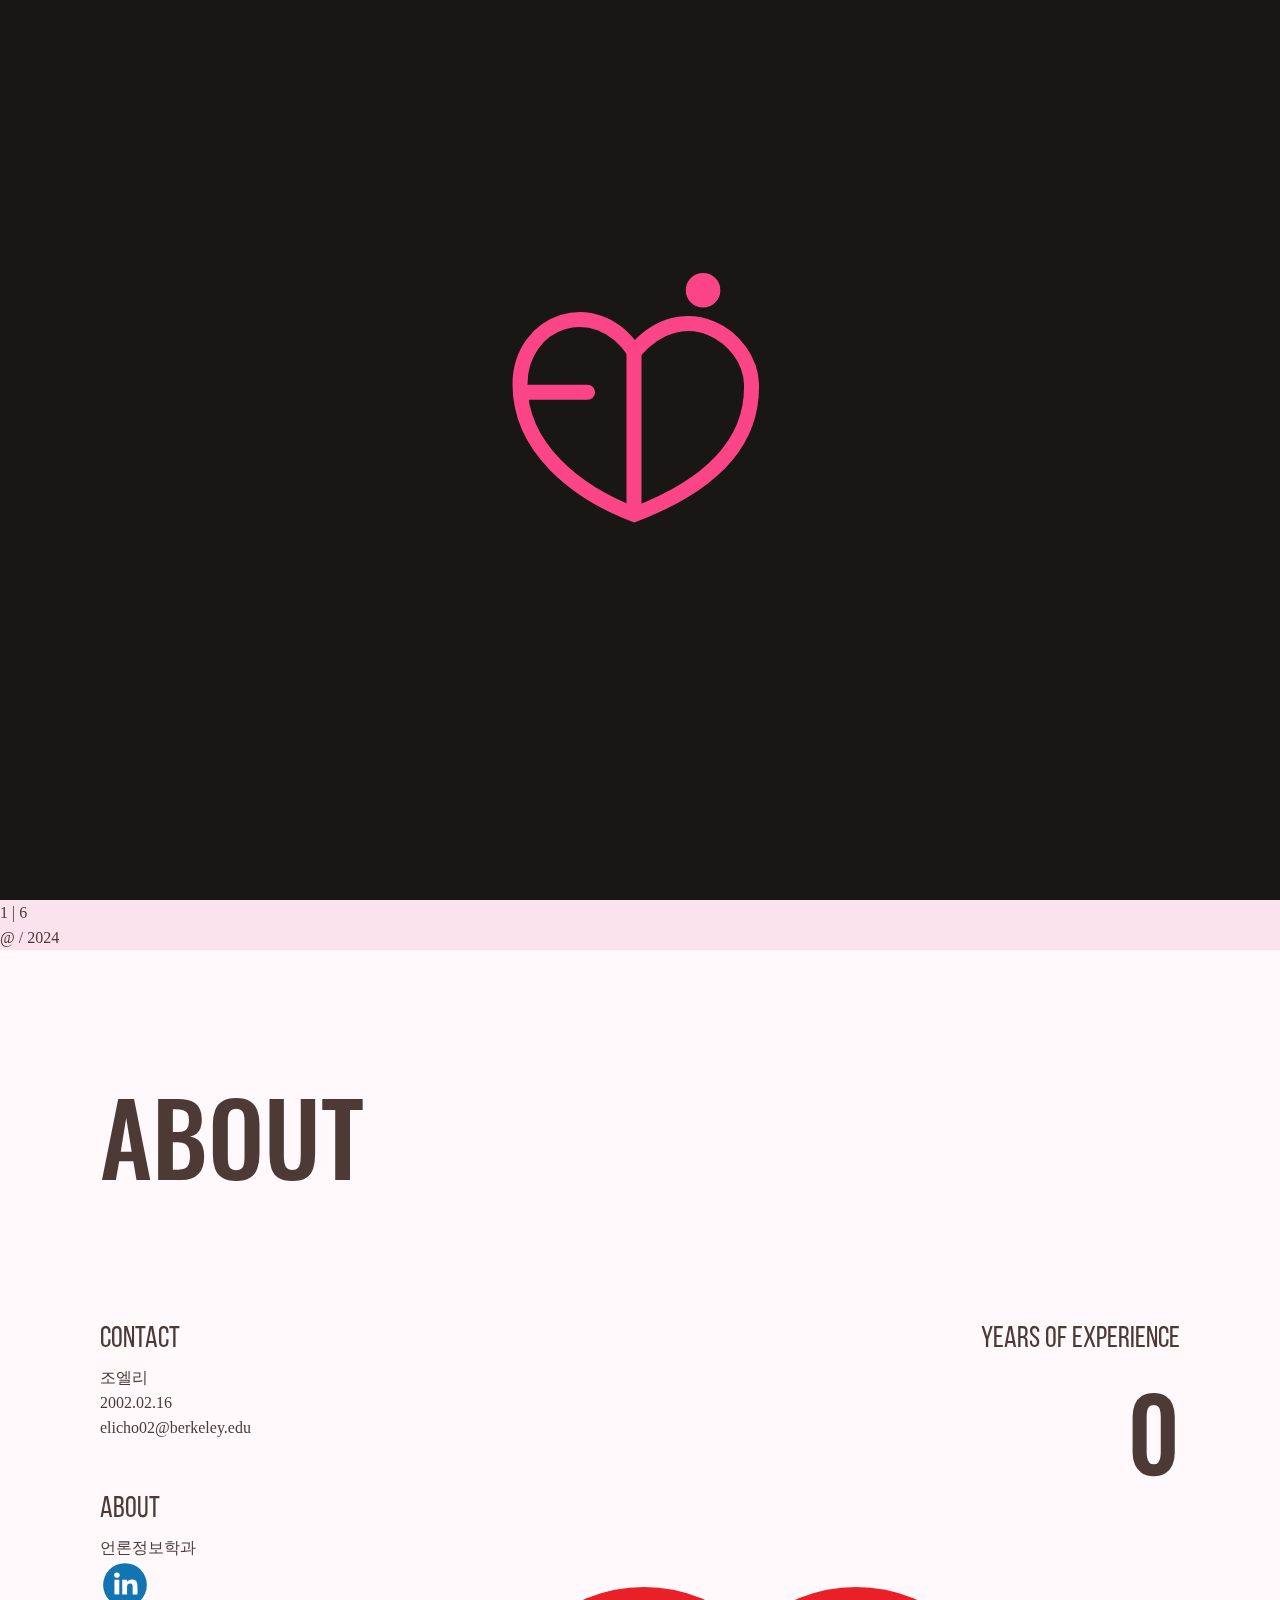
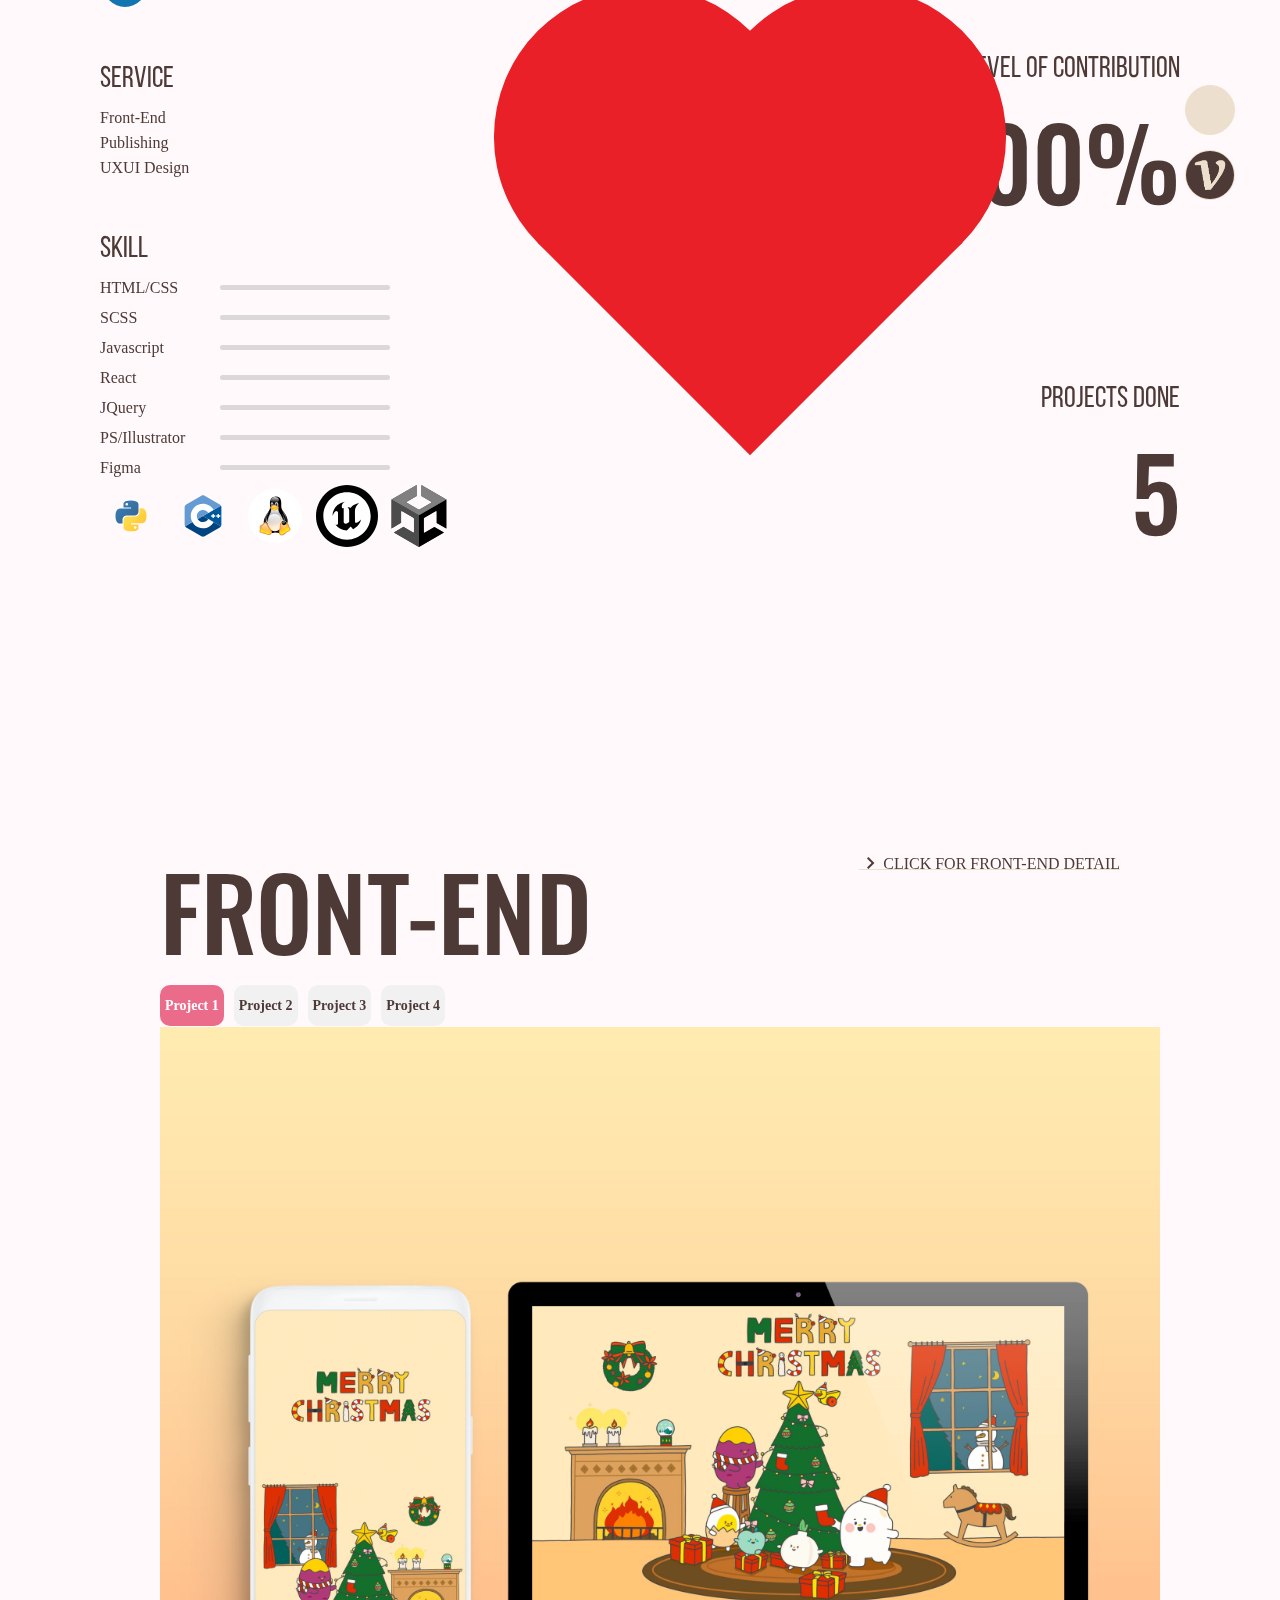
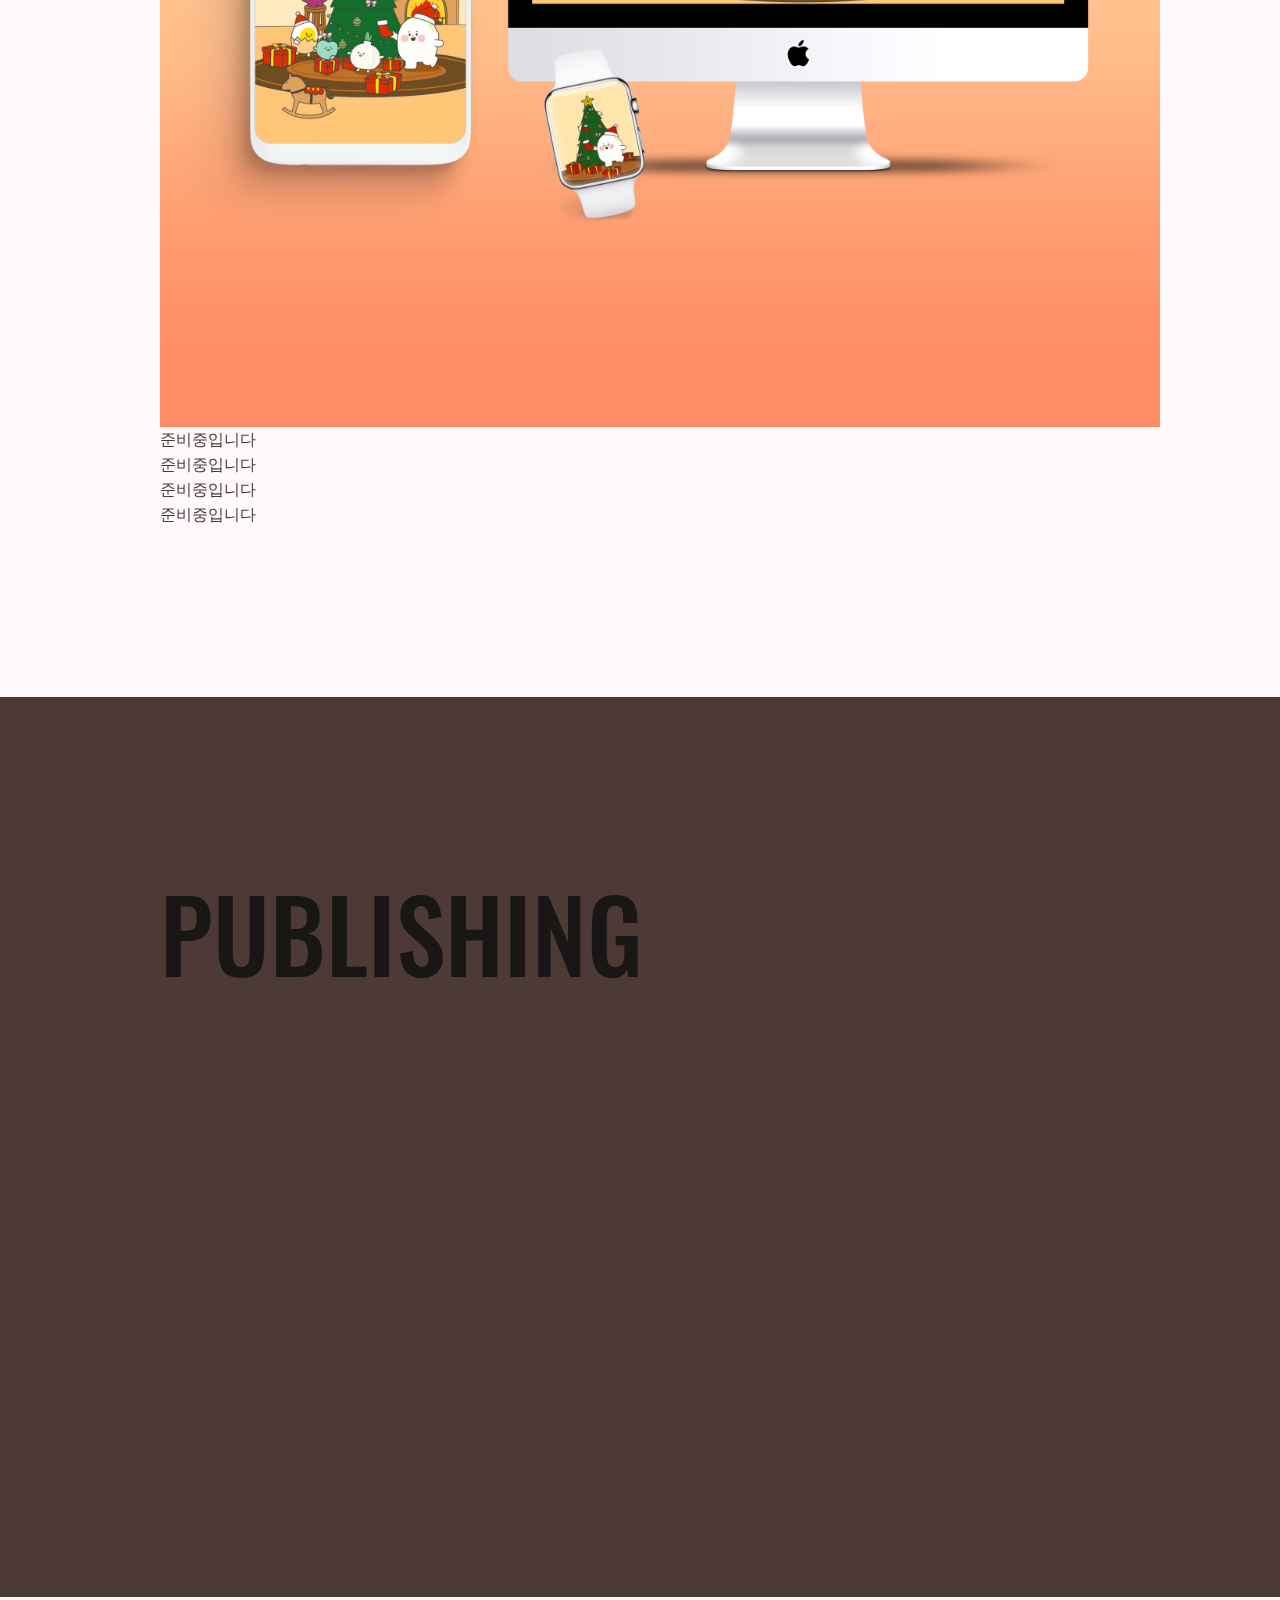
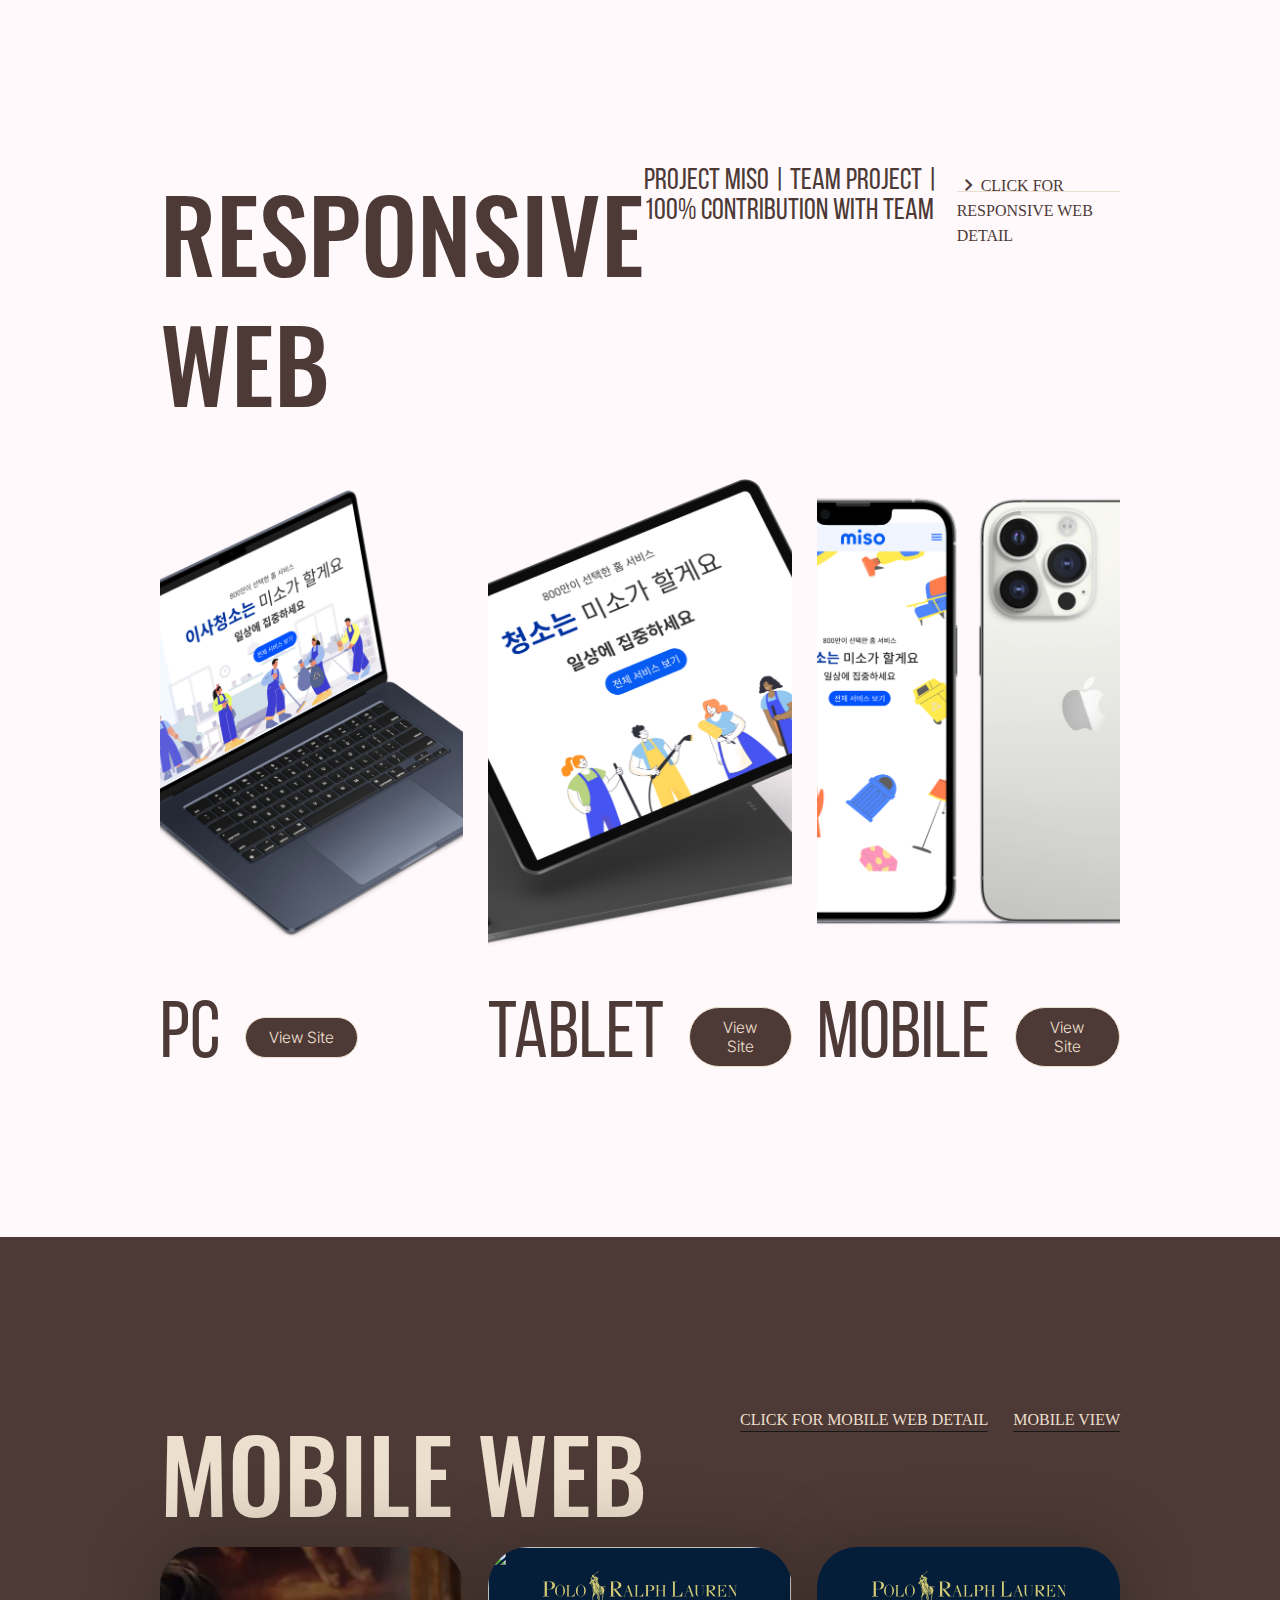
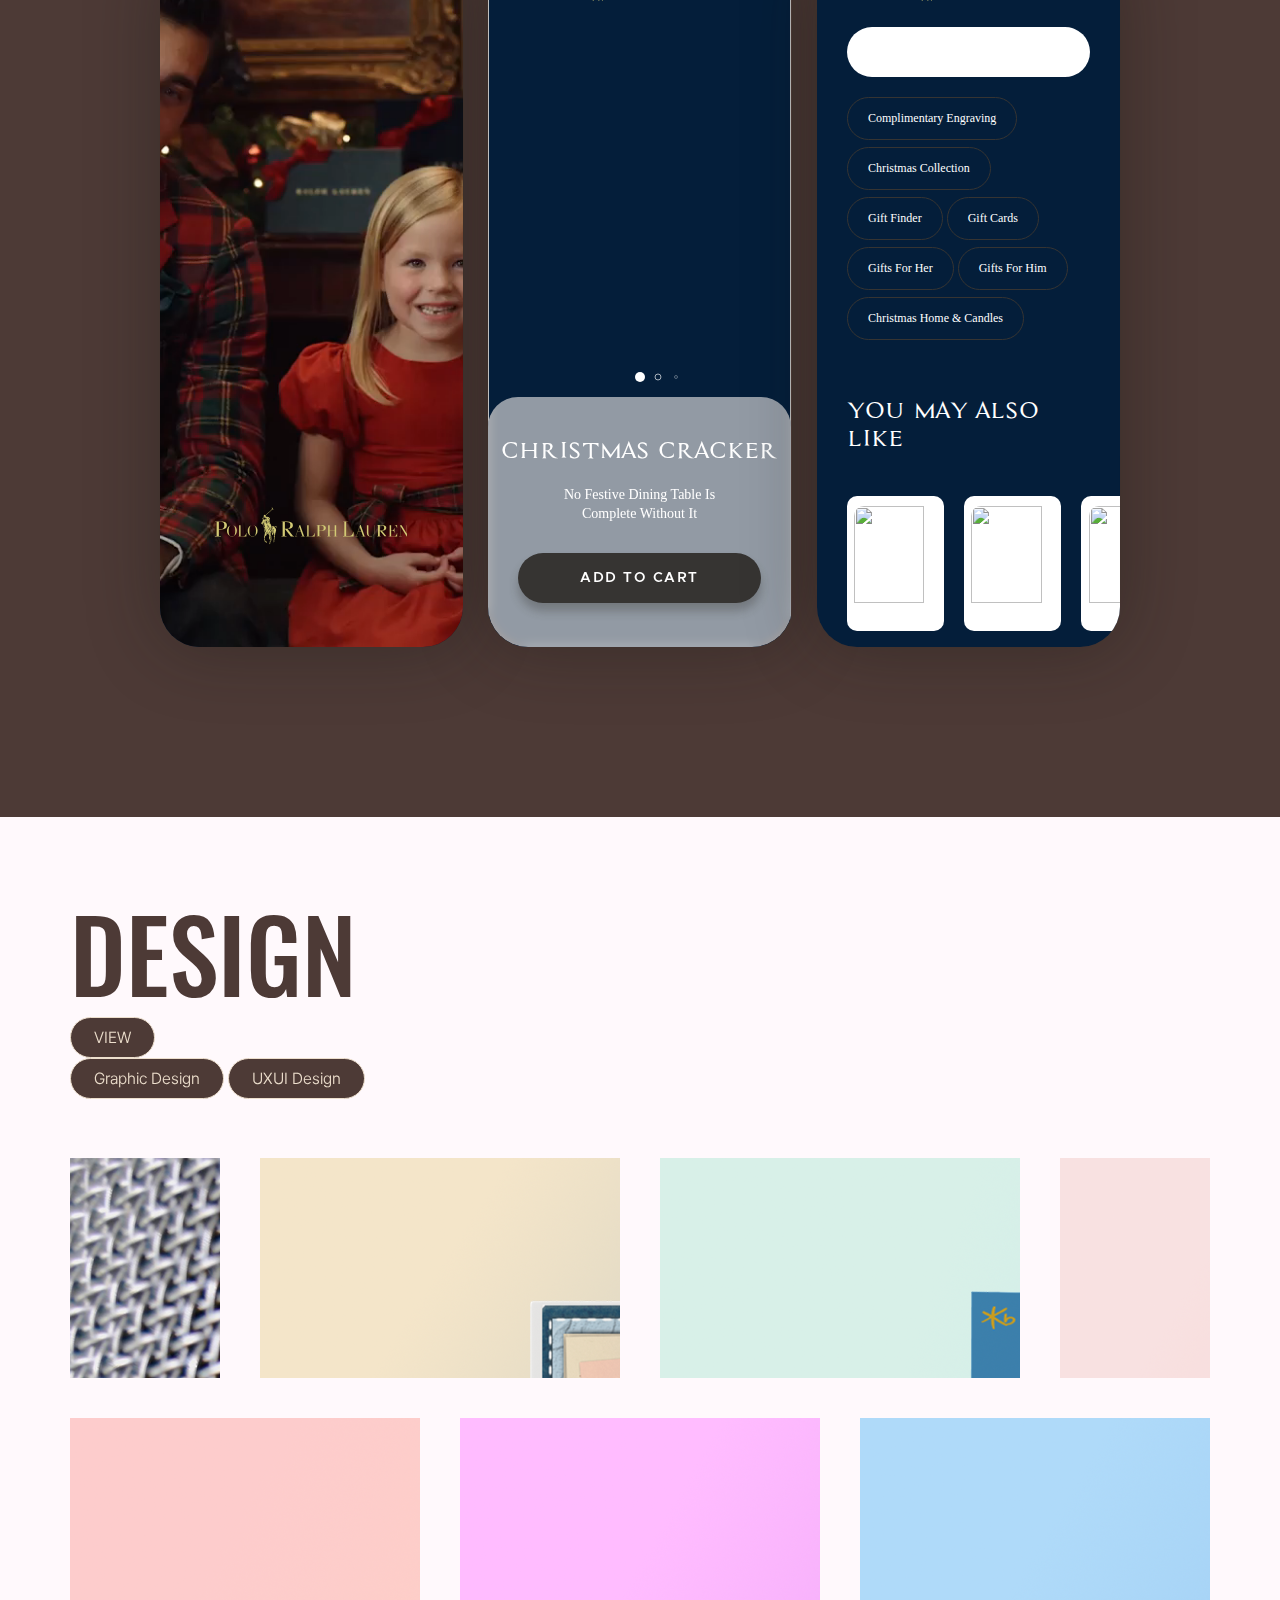
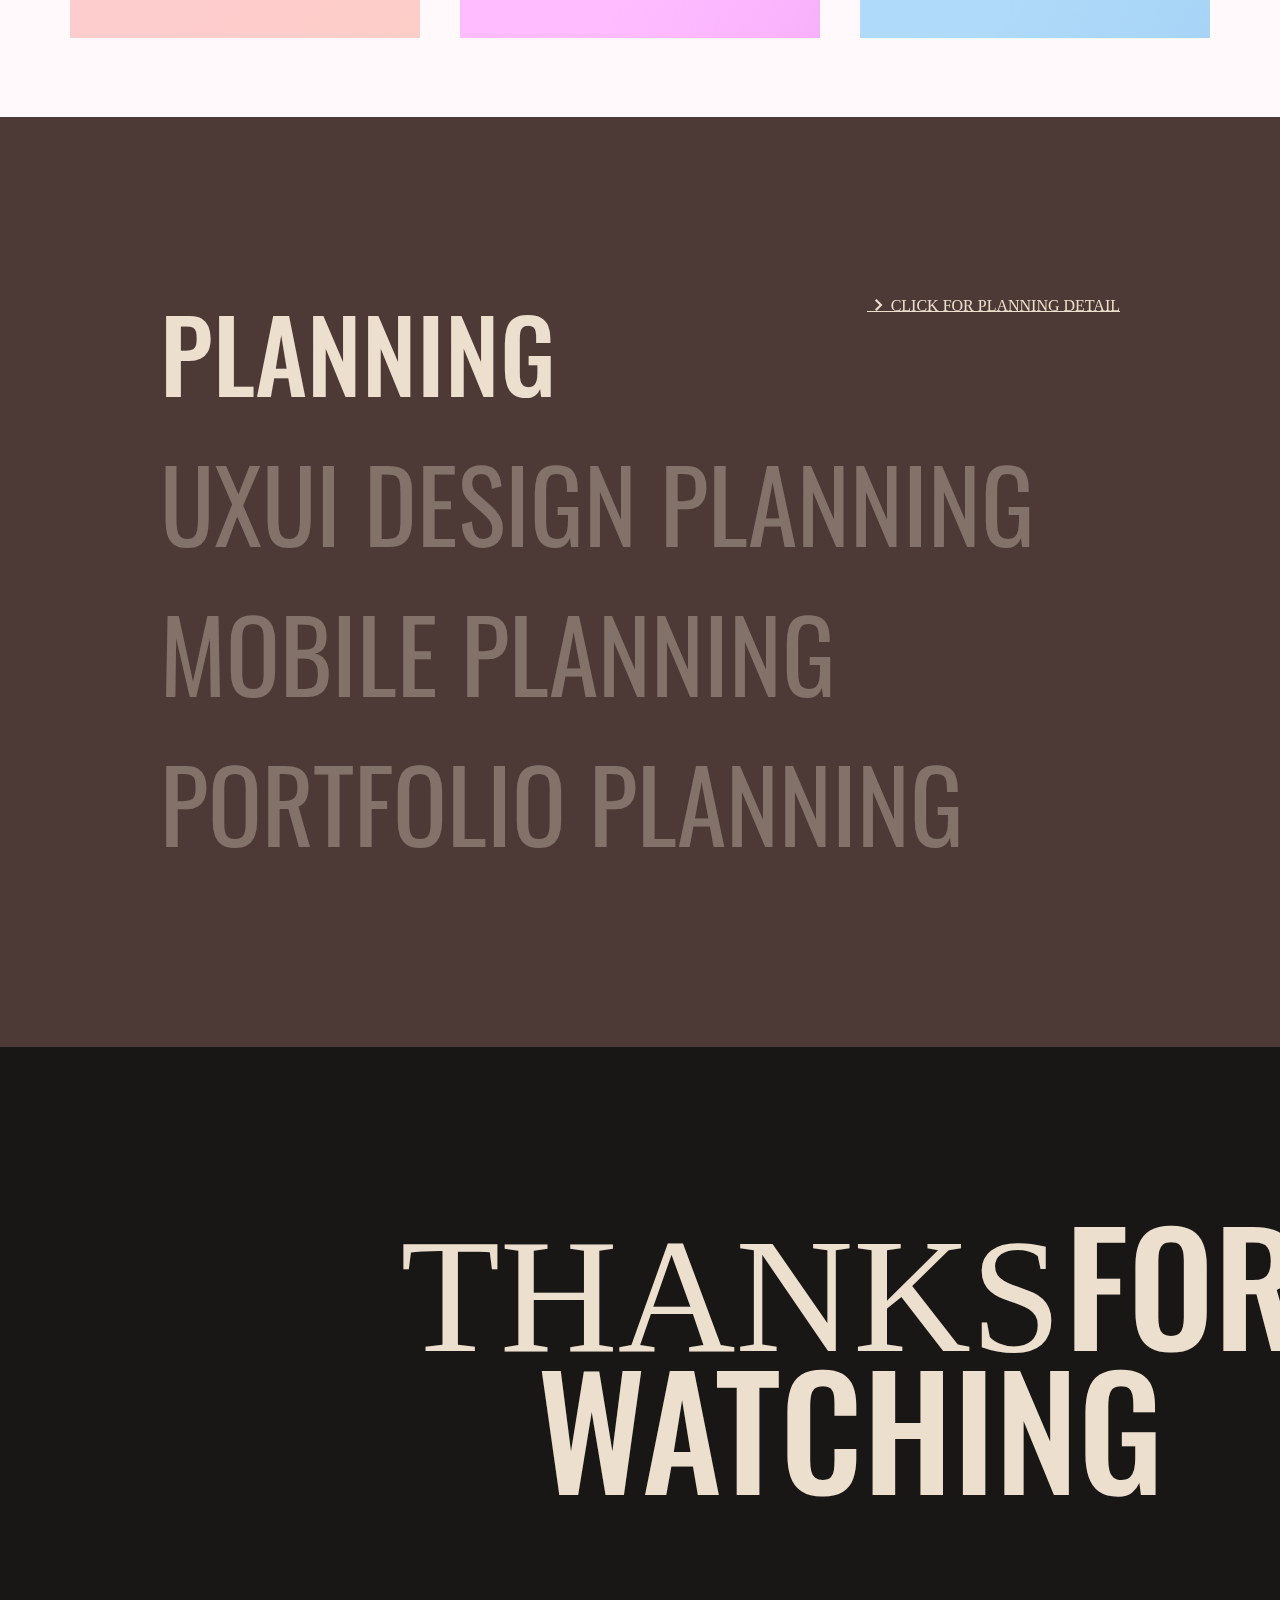
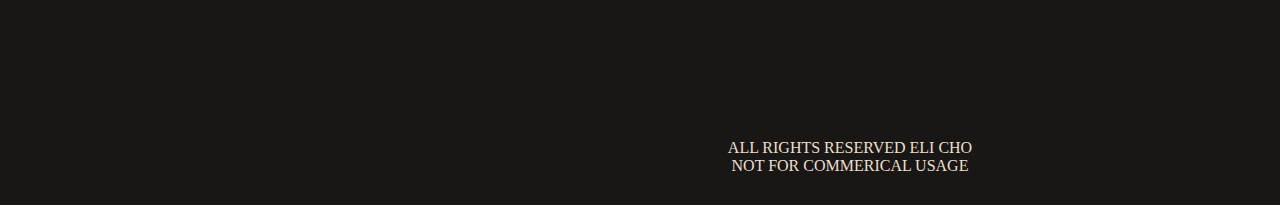
==== commit a1ce90d5: "third (still needs revising)" ====
--- a/index.html
+++ b/index.html
@@ -1,16 +1,17 @@
 <!DOCTYPE html>
 <html lang="ko">
+
 <head>
   <meta charset="UTF-8">
   <meta http-equiv="X-UA-Compatible" content="IE=edge">
   <meta name="viewport" content="width=device-width, initial-scale=1.0, maximum-scale=1, minimum-scale=1">
   <meta name="viewport" content="width=device-width">
-  <meta name="viewport" content="user-scalable=0"/>
-  <meta content="yes" name="apple-mobile-web-app-capable" />  
+  <meta name="viewport" content="user-scalable=0" />
+  <meta content="yes" name="apple-mobile-web-app-capable" />
   <meta content="minimum-scale=1.0, width=device-width, maximum-scale=1, user-scalable=no" name="viewport" />
   <title>Eli Cho</title>
   <link rel="shortcut icon" type="image/x-icon" href="img/logo.ico">
-  <link rel="shortcut icon" href="img/logo.ico"/>
+  <link rel="shortcut icon" href="img/logo.ico" />
   <meta property="og:url" content="com">
   <meta property="og:title" content="Portfolio">
   <meta property="og:type" content="website">
@@ -23,17 +24,22 @@
   <link rel="stylesheet" href="https://cdn.jsdelivr.net/npm/swiper@8/swiper-bundle.min.css">
   <link href="https://cdn.jsdelivr.net/npm/remixicon@2.5.0/fonts/remixicon.css" rel="stylesheet">
 </head>
+
 <body>
 
 
   <!-- rightMenu -->
   <div class="rightMenu">
-    <a href="https://github.com/elicho02" class="another-link" target="_blank"><div class="git"><i class="ri-github-fill"></i></div></a>
-    <a href="https://velog.io/@elicho02" class="another-link" target="_blank"><div class="velog"><img src="img/velog_brown.png" alt=""></div></a>
+    <a href="https://github.com/elicho02" class="another-link" target="_blank">
+      <div class="git"><i class="ri-github-fill"></i></div>
+    </a>
+    <a href="https://velog.io/@elicho02" class="another-link" target="_blank">
+      <div class="velog"><img src="img/velog_brown.png" alt=""></div>
+    </a>
   </div>
 
 
-<!--   <div class="intro content-hidden">
+  <div class="intro content-hidden">
     <div class="loading">
       <div>
             <svg width="248" height="253" viewBox="0 0 248 253" fill="none" xmlns="http://www.w3.org/2000/svg" class="intro-logo">
@@ -57,8 +63,8 @@
             </svg>
       </div>
     </div>
-  </div> -->
-  
+  </div>
+
 
   <nav>
     <ul class="top">
@@ -73,18 +79,11 @@
         <li><a href="#responsive" class="link">Responsive</a></li>
         <li><a href="#mobile" class="link">Mobile</a></li>
         <li><a href="#design" class="link">Design</a></li>
-        <li><a href="#planning" class="link">Planning</a></li> 
+        <li><a href="#planning" class="link">Planning</a></li>
       </ul>
       <ul class="mobileVer menuClick"><i class="ri-menu-line"></i></ul>
     </ul>
   </nav>
-  <!-- <div class="timer">
-      <div class="time hour">00</div>
-      <div class="divider">:</div>
-      <div class="time min">00</div>
-      <div class="divider">:</div>
-      <div class="time sec">00</div>
-  </div> -->
   <ul class="mobileVer menuView">
     <div>
       <div class="close"><i class="ri-close-line"></i></div>
@@ -95,7 +94,7 @@
         <li><a href="#responsive" class="link">Responsive</a></li>
         <li><a href="#mobile" class="link">Mobile</a></li>
         <li><a href="#design" class="link">Design</a></li>
-        <li><a href="#planning" class="link">Planning</a></li> 
+        <li><a href="#planning" class="link">Planning</a></li>
       </ul>
     </div>
   </ul>
@@ -121,22 +120,28 @@
           <line x1="4" y1="9" x2="20" y2="9" id="top-line" stroke="#E7E7F0"></line>
         </g>
       </svg>
-      <div style="transform: none;">
+      <div style="transform: none; cursor: pointer;">
         <p class="text-style__Text-sc-178zuo7-0 fgpRvI">KR</p>
       </div><span class="lang-change-toggle-article-1__Divider-sc-6ud4zv-1 fnAfoy"></span>
-      <div style="transform: none;">
+      <div style="transform: none; cursor: pointer;">
         <p class="text-style__Text-sc-178zuo7-0 fFwbnb">EN</p>
       </div>
     </button>
     <p class="mobileText">Welcome to My<br>Portfolio!</p>
-          <div class="clock">
-            <div id="center"></div>
-            <div id="hour"></div>
-            <div id="min"></div>
-            <div id="sec"></div>
-          </div>
+    <div class="clock">
+      <div id="center"></div>
+      <div id="hour"></div>
+      <div id="min"></div>
+      <div id="sec"></div>
+    </div>
   </header>
-  
+
+  <div id="layout">
+    <div class="right">
+      <p class="page">1 | 6</p>
+      <p>@ / 2024</p>
+    </div>
+  </div>
 
 
   <div class="content1" id="about">
@@ -144,366 +149,203 @@
       <div class="aboutTitle">
         <h2>About</h2>
       </div>
-        <div class="text">
-          <div class="aboutLeft">
-            <div class="name">
-              <h4>contact</h4>
-              <p style="text-transform: lowercase;">
-                조엘리<br>
-                2002.02.16<br>
-                <a href="mailto: "elicho02@berkeley.edu">elicho02@berkeley.edu</a>
-              </p>
-            </div>
-            <div class="edit">
-              <h4>About</h4>
-              <p>
-                언론정보학과<br>
-              </p>
-              <p><a href="https://www.linkedin.com/in/elicho0216/"><img src="img/linkedin-1-svgrepo-com.svg" alt="" width="50px" height="50px"></a></p>
-            </div>
-            <div class="service">
-              <h4>service</h4>
-              <p>
-                Front-end<br>
-                publishing<br>
-                UXUI design<br>
-              </p>
-            </div>
-            <div class="skills">
-              <h4>skill</h4>
-              <ul class="skill">
-                <li><p>HTML</p><div><span></span></div></li>
-                <li><p>CSS</p><div><span></span></div></li>
-                <li><p>SCSS</p><div><span></span></div></li>
-                <li><p>Javascript</p><div><span></span></div></li>
-                <li><p>React</p><div><span></span></div></li>
-                <li><p>jQuery</p><div><span></span></div></li>
-                <li><p>Photoshop</p><div><span></span></div></li>
-                <li><p>Illustrator</p><div><span></span></div></li>
-                <li><p>Figma</p><div><span></span></div></li>
-              </ul>
-              <ul class="more-skill">
-                <li><img src="img/python-svgrepo-com.svg" alt=""></li>
-                <li><img src="img/C++-Logo.wine.svg" alt=""></li>
-                <li><img src="img/linux-svgrepo-com.svg" alt=""></li>
-                <li><img src="img/unreal-engine-icon.svg" alt=""></li>
-                <li><img src="img/unity-game-engine-icon.svg" alt=""></li>
-              </ul>
-            </div>
-          </div>
-          <div id="heart">
-            <img src="img/about" alt="">
-            <div class="make_heart"></div>
-          </div>
-          <div class="aboutRight">
+      <div class="text">
+        <div class="aboutLeft">
+          <div class="name">
+            <h4>contact</h4>
+            <p style="text-transform: lowercase;">
+              조엘리<br>
+              2002.02.16<br>
+              <a href="mailto: " elicho02@berkeley.edu">elicho02@berkeley.edu</a>
+            </p>
+          </div>
+          <div class="edit">
+            <h4>About</h4>
+            <p>
+              언론정보학과<br>
+            </p>
+            <p><a href="https://www.linkedin.com/in/elicho0216/"><img src="img/linkedin-1-svgrepo-com.svg" alt=""
+                  width="50px" height="50px"></a></p>
+          </div>
+          <div class="service">
+            <h4>service</h4>
+            <p>
+              Front-end<br>
+              publishing<br>
+              UXUI design<br>
+            </p>
+          </div>
+          <div class="skills">
+            <h4>skill</h4>
+            <ul class="skill">
+              <li>
+                <p>HTML/CSS</p>
+                <div><span></span></div>
+              </li>
+              <li>
+                <p>SCSS</p>
+                <div><span></span></div>
+              </li>
+              <li>
+                <p>Javascript</p>
+                <div><span></span></div>
+              </li>
+              <li>
+                <p>React</p>
+                <div><span></span></div>
+              </li>
+              <li>
+                <p>jQuery</p>
+                <div><span></span></div>
+              </li>
+              <li>
+                <p>PS/Illustrator</p>
+                <div><span></span></div>
+              </li>
+              <li>
+                <p>Figma</p>
+                <div><span></span></div>
+              </li>
+            </ul>
+            <ul class="more-skill">
+              <li><img src="img/python-svgrepo-com.svg" alt=""></li>
+              <li><img src="img/C++-Logo.wine.svg" alt=""></li>
+              <li><img src="img/linux-svgrepo-com.svg" alt=""></li>
+              <li><img src="img/unreal-engine-icon.svg" alt=""></li>
+              <li><img src="img/unity-game-engine-icon.svg" alt=""></li>
+            </ul>
+          </div>
+        </div>
+        <div id="heart">
+          <img src="img/about" alt="">
+          <div class="make_heart"></div>
+        </div>
+        <div class="aboutRight">
+          <div>
+            <h4>years of experience</h4>
+            <h2 class="count" data-count="0">0</h2>
+          </div>
+          <div>
+            <h4>level of contribution</h4>
             <div>
-              <h4>years of experience</h4>
-              <h2 class="count" data-count="0">0</h2>
-            </div>
+              <h2 class="count" data-count="100">100</h2>
+              <h2 class="per">%</h2>
+            </div>
+          </div>
+          <div>
+            <h4>projects done</h4>
+            <h2 class="count" data-count="5">5</h2>
+          </div>
+        </div>
+      </div>
+    </div>
+    </>
+
+
+    <div class="contentFront" id="frontend">
+      <div class="title">
+        <h2>Front-end</h2>
+        <a href="../sub/front1.html" id="detail" class="link"><span class="material-symbols-outlined">
+            chevron_right
+          </span>click for front-end detail</a>
+      </div>
+      <ul class="fe_btn">
+        <li data-alt="tab1" class="active">Project 1</li>
+        <li data-alt="tab2">Project 2</li>
+        <li data-alt="tab3">Project 3</li>
+        <li data-alt="tab4">Project 4</li>
+      </ul>
+      <ul class="fe_images">
+        <li data-alt="tab1"><img src="img/frontend-1.jpg" alt="" width="1000px" height="1000px"><a
+            href="sub/front1.html"></a></li>
+        <li data-alt="tab2"></li>
+        <li data-alt="tab3"></li>
+        <li data-alt="tab4"></li>
+      </ul>
+      <ul class="fe_txt">
+        <li data-alt="tab1"><p>준비중입니다</p></li>
+        <li data-alt="tab2"><p>준비중입니다</p></li>
+        <li data-alt="tab3"><p>준비중입니다</p></li>
+        <li data-alt="tab4"><p>준비중입니다</p></li>
+      </ul>
+    </div>
+
+
+    <section class="content3" id="publishing">
+      <div class="publishing">
+        <div class="title">
+          <h2>Publishing</h2>
+        </div>
+        <p> CAREER  |  베타서비스 출시 및 운영</p>
+      </div>
+    </section>
+
+    <div class="content4" id="responsive">
+      <div class="responsive">
+        <div class="title">
+          <h2>Responsive web</h2>
+          <h4>project miso | Team Project | 100% Contribution with team</h4>
+          <a href="sub/res1.html" id="detail" class="link"><span class="material-symbols-outlined">
+              chevron_right
+            </span>click for responsive web detail</a>
+        </div>
+        <div class="rPcVer">
+          <div class="page">
             <div>
-              <h4>level of contribution</h4>
-              <div><h2 class="count" data-count="100">100</h2><h2 class="per">%</h2></div>
+              <div><a href="team_miso(최종)/index.html" target="_blank" class="another-link"><img
+                    src="../img/MacBook Air (15 inch).png" alt=""></a></div>
+              <div>
+                <h3>PC</h3>
+                <a href="team_miso(최종)/index.html" target="_blank" class="link"><button>view site</button></a>
+              </div>
             </div>
             <div>
-              <h4>projects done</h4>
-              <h2 class="count" data-count="5">5</h2>
-            </div>
-          </div>
-        </div>
-    </div>
-  </div>
-
-
-  <div class="contentFront" id="frontend">
-    <div class="title">
-      <h2>Front-end</h2>
-      <a href="../sub/front1.html" id="detail" class="link">see front-end detail</a>
-    </div>
-    <ul class="fe_btn">
-      <li data-alt="tab1" class="active">Project 1</li>
-      <li data-alt="tab2">Project 2</li>
-      <li data-alt="tab3">Project 3</li>
-      <li data-alt="tab4">Project 4</li>
-    </ul>
-
-    <div class="frontImgs">
-      <div>
-        <a href="sub/front.html">
-          <div class="frontProject front1 another-link">
-            <div class="frontVideo">
-            </div>
-            <!-- <div class="back"></div> -->
-          </div>
-        </a>
-        <div class="frontTxt">
-          <!-- <p><b>React</b><b>router</b><b>redux</b><b>json server</b><b>heroku</b></p> -->
-          <p>TBU</p>
-          <h3></h3>
-        </div>
-      </div>
-    </div>
-  </div>
-
-  <section id="section4" class="area">
-    <div class="rel">
-      <div class="sec-title">
-        <h2>Publishing</h2>
-      </div>
-      <div class="contents plan-con">
-        <ul class="plan-con-list">
-          <li class="plan-list-inner">
+              <div><a href="sub/res1.html" class="another-link"><img src="img/iPad Pro 2020.png" alt=""></a></div>
+              <div>
+                <h3>Tablet</h3>
+                <a href="#none" class="link" id="tabletView"><button>view site</button></a>
+              </div>
+            </div>
             <div>
-              <h3><strong>젝시믹스</strong>Xexymix</h3>
-              <ul>
-                <li><a href="media/planning/plan1-1.pdf" target="_blank">와이어프레임</a></li>
-                <li><a href="media/planning/plan1-2.pdf" target="_blank">메타포아이콘 구상보고서</a></li>
-                <li><a href="media/planning/plan1-3.pdf" target="_blank">메타포아이콘 제작</a></li>
-                <li><a href="media/planning/plan1-4.pdf" target="_blank">스타일가이드</a></li>
-              </ul>
-            </div>
-          </li>
-          <li class="plan-list-inner">
+              <div id="mImg"><a href="sub/res1.html" class="another-link"><img src="img/iPhone 13 Pro.png" alt=""></a>
+              </div>
+              <div>
+                <h3>Mobile</h3>
+                <a href="#none" class="link" id="mobileView"><button>view site</button></a>
+              </div>
+            </div>
+          </div>
+        </div>
+        <div class="rMobileVer">
+          <div class="page">
             <div>
-              <h3><strong>캐리비안베이</strong>Carribian Bay</h3>
-              <ul>
-                <li><a href="media/planning/plan2-1.pdf" target="_blank">스토리보드</a></li>
-                <li><a href="media/planning/plan2-2.pdf" target="_blank">와이어프레임</a></li>
-                <li><a href="media/planning/plan2-3.pdf" target="_blank">시안제작</a></li>
-                <li><a href="media/planning/plan2-4.pdf" target="_blank">산출물 보고서</a></li>
-                <li><a href="media/planning/plan2-5.pdf" target="_blank">프로젝트완료 보고서</a></li>
-              </ul>
-            </div>
-          </li>
-          <li class="plan-list-inner">
+              <div><a href="team_miso(최종)/index.html" target="_blank" class="another-link"><img src="img/pc.jpg"
+                    alt=""></a></div>
+              <div>
+                <h3>PC</h3>
+                <a href="site4/index.html" target="_blank" class="link"><button>view site</button></a>
+              </div>
+            </div>
             <div>
-              <h3><strong>생활코딩</strong>Open Tutorials</h3>
-              <ul>
-                <li><a href="media/planning/plan3-1.pdf" target="_blank">와이어프레임</a></li>
-                <li><a href="media/planning/plan3-2.pdf" target="_blank">시안제작</a></li>
-                <li><a href="media/planning/plan3-3.pdf" target="_blank">모니터링 수정 보고서</a></li>
-              </ul>
-            </div>
-          </li>
-          <li class="plan-list-inner">
+              <div><a href="site4/index.html" class="another-link"><img src="img/Tablet.png" alt=""></a></div>
+              <div>
+                <h3>Tablet</h3>
+                <a href="site4/index.html" target="_blank" class="link"><button>view site</button></a>
+              </div>
+            </div>
             <div>
-              <h3><strong>서울대학교병원</strong>SNUH</h3>
-              <ul>
-                <li><a href="media/planning/plan4-1.pdf" target="_blank">와이어프레임</a></li>
-                <li><a href="media/planning/plan4-2.pdf" target="_blank">시안제작</a></li>
-              </ul>
-            </div>
-          </li>
-          <li class="plan-list-inner">
-            <div>
-              <h3><strong>개인 포트폴리오</strong>Portfolio 2024</h3>
-              <ul>
-                <li><a href="media/planning/plan5-1.pdf" target="_blank">관찰조사보고서</a></li>
-                <li><a href="media/planning/plan5-2.pdf" target="_blank">시나리오제작</a></li>
-              </ul>
-            </div>
-          </li>
-        </ul>
-      </div>
-    </div>
-  </section>
-
-  <div class="content3" id="publishing">
-    <div class="publishing">
-      <div class="title">
-        <h2>Publishing</h2>
-        <a href="../sub/pub.html" id="detail" class="link">see publishing detail</a>
-      </div>
-      <div class="backImg">
-        <div class="swiper gallery-top">
-          <div class="swiper-wrapper">
-            <!-- <div class="swiper-slide"><img src="img/pub1.png alt=""></div>
-            <div class="swiper-slide"><img src="img/pub2.png" alt=""></div> -->
-            <div class="swiper-slide"><video muted autoplay loop playsinline data-keepplaying>
-              <source src="" type="video/mp4">
-            </video></div>
-          </div>
-          <div class="swiper-pagination"></div>
-        </div>
-      </div>
-  
-      <div class="pub">
-        <div class="swiper gallery-thumbs">
-          <div class="swiper-wrapper">
-            <div class="swiper-slide">
-              <a href="sub/pb1.html" class="another-link">
-                <div>
-                  <p>2024 9</p>
-                  <div class="pub1"></div>
-                  <span>Html<b></b>Css</span>
-                </div>
-                <div>
-                  <h3></h3>
-                  <p>website publishing</p>
-                </div>
-              </a>
-            </div>
-            <div class="swiper-slide">
-             <a href="sub/pb2.html" class="another-link">
-                <div>
-                  <p>2024 10</p>
-                  <div class="pub2"></div>
-                  <span>Html<b></b>Css<b></b>javascript<b></b>jQuery</span>
-                </div>
-                <div>
-                  <h3></h3>
-                  <p>website publishing</p>
-                </div>
-             </a>
-            </div>
-            <div class="swiper-slide">
-              <a href="sub/pu3.html" class="another-link">
-                <div>
-                  <p>2024 11</p>
-                  <div class="pub3"></div>
-                  <span>Html<b></b>Css<b></b>javascript<b></b>jQuery</span>
-                </div>
-                <div>
-                  <h3></h3>
-                  <p>website publishing</p>
-                </div>
-              </a>
-            </div>
-          </div>
-        </div>
-      </div>
-    </div>
-  </div>
-
-  <div class="content4" id="responsive">
-    <div class="responsive">
-      <div class="title">
-        <h2>Responsive web</h2>
-        <p>project miso</p>
-        <a href="sub/res1.html" id="detail" class="link">responsive web detail</a>
-      </div>
-      <div class="rPcVer">
-        <div class="page">
-          <div>
-            <div><a href="team_miso(최종)/index.html" target="_blank"  class="another-link"><img src="../img/MacBook Air (15 inch).png" alt=""></a></div>
-            <div>
-              <h3>PC</h3>
-              <a href="team_miso(최종)/index.html" target="_blank" class="link"><button>view site</button></a>
-            </div>
-          </div>
-          <div>
-            <div><a href="sub/res1.html" class="another-link"><img src="img/iPad Pro 2020.png" alt=""></a></div>
-            <div>
-              <h3>Tablet</h3>
-              <a href="#none" class="link" id="tabletView"><button>view site</button></a>
-            </div>
-          </div>
-          <div> 
-            <div id="mImg"><a href="sub/res1.html" class="another-link"><img src="img/iPhone 13 Pro.png" alt=""></a></div>
-            <div>
-              <h3>Mobile</h3>
-              <a href="#none" class="link" id="mobileView"><button>view site</button></a>
-            </div>
-          </div>
-        </div>
-      </div>
-      <div class="rMobileVer">
-        <div class="page">
-          <div>
-            <div><a href="team_miso(최종)/index.html" target="_blank"  class="another-link"><img src="img/pc.jpg" alt=""></a></div>
-            <div>
-              <h3>PC</h3>
-              <a href="site4/index.html" target="_blank" class="link"><button>view site</button></a>
-            </div>
-          </div>
-          <div>
-            <div><a href="site4/index.html" class="another-link"><img src="img/tablet.jpg" alt=""></a></div>
-            <div>
-              <h3>Tablet</h3>
-              <a href="site4/index.html" target="_blank" class="link"><button>view site</button></a>
-            </div>
-          </div>
-          <div> 
-            <div id="mImg"><a href="site4/index.html" class="another-link"><img src="img/mobile.jpg" alt=""></a></div>
-            <div>
-              <h3>Mobile</h3>
-              <a href="site4/index.html" target="_blank" class="link"><button>view site</button></a>
-            </div>
-          </div>
-        </div>
-      </div>
-    </div>
-    
-    <div class="popBack1">
-      <div class="pop pMobile">
-        <div class="mockup">
-          <div class="mobile-mockup">
-            <div class="home-btn">
-            </div>
-            <div class="camera">
-              <p style="margin-top: 15px;">11:01</p>
-              <span></span>
-              <span></span>
-              <span></span>
-            </div>
-            <div class="volume">
-              <span></span>
-              <span></span>
-              <span></span>
-            </div>
-            <div class="power">
-              <span></span>
-            </div>
-            <div class="iframe-url">
-              <iframe src="site4/index.html" frameborder="0"></iframe>
-            </div>
-          </div>
-        </div>
-      </div>
-    </div>
-    <div class="popBack2">
-      <div class="pop pTablet">
-        <div class="tabletMockup">
-          <div class="tablet-mockup">
-            <div class="home-btn">
-            </div>
-            <div class="camera">
-              <p style="margin-top: 15px;">11:01</p>
-              <span></span>
-              <span></span>
-              <span></span>
-            </div>
-            <div class="volume">
-              <span></span>
-              <span></span>
-              <span></span>
-            </div>
-            <div class="power">
-              <span></span>
-            </div>
-            <div class="iframe-url">
-              <iframe src="site4/index.html" frameborder="0"></iframe>
-            </div>
-          </div>
-        </div>
-      </div>
-    </div>
-  </div>
-  
-
-  <div class="content5" id="mobile">
-    <video muted autoplay loop playsinline data-keepplaying>
-      <source src="img/ type="video/mp4">
-    </video>
-    <div class="mobile">
-      <div class="title">
-        <h2>Mobile Web</h2>
-        <div>
-          <a href="sub/mobile.html" id="detail" class="link">see mobile web detail</a>
-          <a href="#none" class="mPcbtn link" id="mobileWebBtn">Mobile view</a>
-        </div>
-      </div>
-      <div class="popBack3">
-        <div class="MobileWeb">
+              <div id="mImg"><a href="site4/index.html" class="another-link"><img src="img/Mobile.png" alt=""></a></div>
+              <div>
+                <h3>Mobile</h3>
+                <a href="site4/index.html" target="_blank" class="link"><button>view site</button></a>
+              </div>
+            </div>
+          </div>
+        </div>
+      </div>
+
+      <div class="popBack1">
+        <div class="pop pMobile">
           <div class="mockup">
             <div class="mobile-mockup">
               <div class="home-btn">
@@ -523,116 +365,102 @@
                 <span></span>
               </div>
               <div class="iframe-url">
-                <iframe src="mobile/index.html" frameborder="0"></iframe>
-              </div>
-            </div>
-          </div>
-        </div>
-      </div>
-      <div class="screen">
-        <div class="screen1">
-          <iframe src="mobile/index.html" frameborder="0"></iframe>
-        </div>
-        <div class="screen2">
-          <iframe src="mobile/gift.html" frameborder="0"></iframe>
-        </div>
-        <div class="screen3">
-          <iframe src="mobile/search.html" frameborder="0"></iframe>
-        </div>
-      </div>
-    </div>
-  </div>
-
-  <section id="section3" class="area">
-    <div class="rel">
-      <div class="sec-title">
-        <h2>Design</h2>
-        <div class="design-btn">
-          <button class="active">Graphic Design</button>
-          <button>UXUI Design</button>
-        </div>
-      </div>
-      <div class="contents design-con">
-        <div class="contents design-con-inner">
-          <div class="design-list">
-            <div class="graphic-part active">
-              <div class="d-thumbnail-1">
-                <div class="d-thumbnail">
-                  <img src="media/design/g1.png" alt="graphic1">
+                <iframe src="site4/index.html" frameborder="0"></iframe>
+              </div>
+            </div>
+          </div>
+        </div>
+      </div>
+      <div class="popBack2">
+        <div class="pop pTablet">
+          <div class="tabletMockup">
+            <div class="tablet-mockup">
+              <div class="home-btn">
+              </div>
+              <div class="camera">
+                <p style="margin-top: 15px;">11:01</p>
+                <span></span>
+                <span></span>
+                <span></span>
+              </div>
+              <div class="volume">
+                <span></span>
+                <span></span>
+                <span></span>
+              </div>
+              <div class="power">
+                <span></span>
+              </div>
+              <div class="iframe-url">
+                <iframe src="site4/index.html" frameborder="0"></iframe>
+              </div>
+            </div>
+          </div>
+        </div>
+      </div>
+    </div>
+
+
+    <div class="content5" id="mobile">
+      <video muted autoplay loop playsinline data-keepplaying>
+        <source src="img/ type=" video/mp4">
+      </video>
+      <div class="mobile">
+        <div class="title">
+          <h2>Mobile Web</h2>
+          <div>
+            <a href="sub/mobile.html" id="detail" class="link">click for mobile web detail</a>
+            <a href="#none" class="mPcbtn link" id="mobileWebBtn">Mobile view</a>
+          </div>
+        </div>
+        <div class="popBack3">
+          <div class="MobileWeb">
+            <div class="mockup">
+              <div class="mobile-mockup">
+                <div class="home-btn">
                 </div>
-                <div class="d-thumbnail">
-                  <img src="media/design/g2.png" alt="graphic2">
+                <div class="camera">
+                  <p style="margin-top: 15px;">11:01</p>
+                  <span></span>
+                  <span></span>
+                  <span></span>
                 </div>
-                <div class="d-thumbnail">
-                  <img src="media/design/g3.png" alt="graphic3">
+                <div class="volume">
+                  <span></span>
+                  <span></span>
+                  <span></span>
                 </div>
-                <div class="d-thumbnail">
-                  <img src="media/design/g4.png" alt="graphic4">
+                <div class="power">
+                  <span></span>
                 </div>
-                <div class="d-thumbnail">
-                  <img src="media/design/g5.png" alt="graphic5">
+                <div class="iframe-url">
+                  <iframe src="mobile/index.html" frameborder="0"></iframe>
                 </div>
-                <div class="d-thumbnail">
-                  <img src="media/design/g6.png" alt="graphic6">
-                </div>
-              </div>
-              <div class="d-thumbnail-2">
-                <div class="d-thumbnail">
-                  <img src="media/design/g7.png" alt="graphic7">
-                </div>
-                <div class="d-thumbnail">
-                  <img src="media/design/g8.png" alt="graphic8">
-                </div>
-                <div class="d-thumbnail">
-                  <img src="media/design/g9.png" alt="graphic9">
-                </div>
-                <div class="d-thumbnail">
-                  <img src="media/design/g10.png" alt="graphic10">
-                </div>
-                <div class="d-thumbnail">
-                  <img src="media/design/g11.png" alt="graphic11">
-                </div>
-              </div>
-            </div>
-            <div class="UXUI-part">
-              <div class="d-thumbnail-1">
-                <div class="d-thumbnail">
-                  <img src="media/design/g12.png" alt="uxui1">
-                </div>
-                <div class="d-thumbnail">
-                  <img src="media/design/g13.png" alt="uxui2">
-                </div>
-                <div class="d-thumbnail">
-                  <img src="media/design/g14.png" alt="uxui3">
-                </div>
-                <div class="d-thumbnail">
-                  <img src="media/design/g15.png" alt="uxui4">
-                </div>
-              </div>
-              <div class="d-thumbnail-2">
-                <div class="d-thumbnail">
-                  <img src="media/design/g16.png" alt="uxui5">
-                </div>
-                <div class="d-thumbnail">
-                  <img src="media/design/g17.png" alt="uxui6">
-                </div>
-                <div class="d-thumbnail">
-                  <img src="media/design/g18.png" alt="uxui7">
-                </div>
-              </div>
-            </div>
-          </div>
-        </div>
-  
-      </div>
-    </div>
-  </section>
-
-
-  <div class="content2" id="design">
+              </div>
+            </div>
+          </div>
+        </div>
+        <div class="screen">
+          <div class="screen1">
+            <iframe src="mobile/index.html" frameborder="0"></iframe>
+          </div>
+          <div class="screen2">
+            <iframe src="mobile/gift.html" frameborder="0"></iframe>
+          </div>
+          <div class="screen3">
+            <iframe src="mobile/search.html" frameborder="0"></iframe>
+          </div>
+        </div>
+      </div>
+    </div>
+
+
+    <!-- <div class="content2" id="design">
     <div class="title">
       <h2>Design</h2>
-      <a href="../sub/brand.html" id="detail" class="link">see Design detail</a>
+      <a href="../sub/brand.html" id="detail" class="link"><span class="material-symbols-outlined">
+        chevron_right
+      </span>click for Design detail</a>
     </div>
     <div class="design">
       <div class="designImg brand">
@@ -656,243 +484,249 @@
         </div>
       </div>
     </div>
-  </div>
-
-
-  <div class="content2-uxui" id="uxuidesign">
-    <div class="title">
-      <h2>UXUI Design</h2>
-      <a href="../sub/uxui1." id="detail" class="link">see UXUI Design detail</a>
-    </div>
-    <div class="uxui">
-      <div class="swiper gallery-top">
-        <div class="swiper-wrapper">
-          <div class="swiper-slide"><a href="sub/uxui1.html"><img src="img/u1.png" alt="" class="another-link"></a></div>
-          <div class="swiper-slide"><a href="sub/uxui6.html"><img src="img/u2.png" alt="" class="another-link"></a></div>
-          <div class="swiper-slide"><a href="sub/uxui2.html"><img src="img/u.jpg" alt="" class="another-link"></a></div>
-          <div class="swiper-slide"><a href="sub/uxui3.html"><img src="img/u.jpg" alt="" class="another-link"></a></div>
-          <div class="swiper-slide"><a href="sub/uxui4.html"><img src="img/u.jpg" alt="" class="another-link"></a></div>
-          <div class="swiper-slide"><a href="sub/uxui5.html"><img src="img/u.jpg" alt="" class="another-link"></a></div>
-        </div>
-        <div class="swiper-pagination"></div>
-      </div>
-    </div>
-
-    <div class="uxuiText">
-      <div class="swiper gallery-thumbs">
-        <div class="swiper-wrapper">
-          <div class="swiper-slide">
-            <div>
-              <h3></h3>
-              <p>
-                grid<b></b>Photoshop<b></b>Illustrator
-              </p>
-              <a href="sub/uxui1.html" class="link"><button>VIEW</button></a>
-            </div>
-          </div>
-          <div class="swiper-slide">
-            <div>
-              <h3>Peripera</h3>
-              <p>
-                mobile<b></b>Photoshop<b></b>Illustrator
-              </p>
-              <a href="sub/uxui6.html" class="link"><button>VIEW</button></a>
-            </div>
-          </div>
-          <div class="swiper-slide">
-            <div>
-              <h3>Osulloc</h3>
-              <p>
-                brush touch<b></b>Photoshop<b></b>Illustrator
-              </p>
-              <a href="sub/uxui2.html" class="link"><button>VIEW</button></a>
-            </div>
-          </div>
-          <div class="swiper-slide">
-            <div>
-              <h3>Danha</h3>
-              <p>
-                ribbon<b></b>Photoshop<b></b>Illustrator
-              </p>
-              <a href="sub/uxui3.html" class="link"><button>VIEW</button></a>
-            </div>
-          </div>
-          <div class="swiper-slide">
-            <div>
-              <h3>Bossanova</h3>
-              <p>
-                cafe<b></b>Photoshop<b></b>Illustrator
-              </p>
-              <a href="sub/uxui4.html" class="link"><button>VIEW</button></a>
-            </div>
-          </div>
-          <div class="swiper-slide">
-            <div>
-              <h3>dentist</h3>
-              <p>
-                hospital<b></b>Photoshop<b></b>Illustrator
-              </p>
-              <a href="sub/uxui5.html" class="link"><button>VIEW</button></a>
-            </div>
-          </div>
-        </div>
-      </div>
-    </div>
-  </div>
-
-
-  <div class="content6" id="planning">
-    <div class="title">
-      <h2 class="base">Planning</h2>
-      <a href="#none" id="detail" class="planbtn link">see planning detail</a>
-    </div>
-    <div class="planPc">
-      <div class="plan p03">
-        <div class="another-link">
-          <h2 class="pt03">UXUI design planning</h2>
-        </div>
-      </div>
-      <div class="planPop pp03">
-        <div>
-          <button class="btn03 active">메타포아이콘 보고서</button>
-          <button class="btn04">스타일가이드 작성보고서</button>
-          <button class="btn05">메인시안</button>
-        </div>
-        <div class="swiper planPopup btn3">
-          <div class="swiper-wrapper">
-            <div class="swiper-slide"><img src="img/p01.png" alt=""></div>
-            <div class="swiper-slide"><img src="img/p02.png" alt=""></div>
-            <div class="swiper-slide"><img src="img/p03.png" alt=""></div>
-            <div class="swiper-slide"><img src="img/p04.png" alt=""></div>
-            <div class="swiper-slide" style="opacity: 0;"></div>
-          </div>
-        </div>
-        <div class="swiper planPopup btn4">
-          <div class="swiper-wrapper">
-            <div class="swiper-slide"><img src="img/dp01.png" alt=""></div>
-            <div class="swiper-slide"><img src="img/dp02.png" alt=""></div>
-            <div class="swiper-slide"><img src="img/dp03.png" alt=""></div>
-          </div>
-        </div>
-        <div class="swiper planPopup btn5">
-          <div class="swiper-wrapper">
-            <div class="swiper-slide"><img src="img/vp.png" alt=""></div>
-            <div class="swiper-slide" style="opacity: 0;"></div>
-          </div>
-        </div>
-      </div>
-      <div class="plan p02">
-        <div class="another-link">
-          <h2 class="pt02">Mobile planning</h2>
-        </div>
-      </div><br>
-      <div class="planPop pp02" style="height: 535px;">
-        <div class="swiper planPopup">
-          <div class="swiper-wrapper">
-            <div class="swiper-slide"><img src="img/p1-01.png" alt=""></div>
-            <div class="swiper-slide"><img src="img/p1-02.png" alt=""></div>
-            <div class="swiper-slide"><img src="img/p1-02.png" alt=""></div>
-            <div class="swiper-slide"><img src="img/p1-04.png" alt=""></div>
-            <div class="swiper-slide"><img src="img/p1-05.png" alt=""></div>
-            <div class="swiper-slide"><img src="img/p1-06.png" alt=""></div>
-            <div class="swiper-slide"><img src="img/p1-07.png" alt=""></div>
-            <div class="swiper-slide"><img src="img/p1-08.png" alt=""></div>
-            <div class="swiper-slide"><img src="img/p1-09.png" alt=""></div>
-            <div class="swiper-slide"><img src="img/p1-10.png" alt=""></div>
-            <div class="swiper-slide"><img src="img/p1-11.png" alt=""></div>
-            <div class="swiper-slide"><img src="img/p1-12.png" alt=""></div>
-            <div class="swiper-slide" style="opacity: 0;"></div>
-          </div>
-        </div>
-      </div>
-      <div class="plan p01">
-        <div class="another-link">
-          <h2 class="pt01">Portfolio planning</h2>
-        </div>
-      </div><br>
-      <div class="planPop pp01">
-        <div>
-          <button class="btn01 active">관찰조사 보고서</button>
-          <button class="btn02">레이아웃 시나리오</button>
-        </div>
-        <div class="swiper planPopup btn1">
-          <div class="swiper-wrapper">
-            <div class="swiper-slide"><img src="img/p02-01.png" alt=""></div>
-            <div class="swiper-slide"><img src="img/p02-02.png" alt=""></div>
-            <div class="swiper-slide"><img src="img/p02-03.png" alt=""></div>
-            <div class="swiper-slide"><img src="img/p02-04.png" alt=""></div>
-            <div class="swiper-slide"><img src="img/p02-05.png" alt=""></div>
-            <div class="swiper-slide"><img src="img/p02-06.png" alt=""></div>
-            <div class="swiper-slide"><img src="img/p02-07.png" alt=""></div>
-            <div class="swiper-slide"><img src="img/p02-08.png" alt=""></div>
-            <div class="swiper-slide"><img src="img/p02-09.png" alt=""></div>
-            <div class="swiper-slide" style="opacity: 0;"></div>
-          </div>
-        </div>
-        <div class="swiper planPopup btn2">
-          <div class="swiper-wrapper">
-            <div class="swiper-slide"><img src="img/Intro.png" alt=""></div>
-            <div class="swiper-slide"><img src="img/Profile.png" alt=""></div>
-            <div class="swiper-slide"><img src="img/Frontend Project.png" alt=""></div>
-            <div class="swiper-slide"><img src="img/Publishing.png" alt=""></div>
-            <div class="swiper-slide"><img src="img/Responsive Websites.png" alt=""></div>
-            <div class="swiper-slide"><img src="img/Mobile Web.png" alt=""></div>
-            <div class="swiper-slide"><img src="img/Design.png" alt=""></div>
-            <div class="swiper-slide"><img src="img/UIUX Design.png" alt=""></div>
-            <div class="swiper-slide"><img src="img/Thank you.png" alt=""></div>
-            <div class="swiper-slide" style="opacity: 0;"></div>
-          </div>
-        </div>
-      </div>
-    </div>
-
-
-    <!-- mobile -->
-    <div class="planMobile">
-      <div class="plan p03">
-        <div class="another-link">
-          <h2 class="pt03">UXUI design planning</h2>
-        </div>
-      </div>
-      <div class="planPop pp03">
-        <div>
-          <button class="btn03 active">트렌드 적용 보고서</button>
-          <button class="btn04">디자인 가이드</button>
-          <button class="btn05">메타포아이콘 보고서</button>
-        </div>
-        <div class="swiper planPopupMo btn3">
-          <div class="swiper-wrapper">
-            <div class="swiper-slide"><img src="img/p01.png" alt=""></div>
-            <div class="swiper-slide"><img src="img/p02.png" alt=""></div>
-            <div class="swiper-slide"><img src="img/p03.png" alt=""></div>
-            <div class="swiper-slide"><img src="img/p04.png" alt=""></div>
-            <div class="swiper-slide" style="opacity: 0;"></div>
-          </div>
-        </div>
-        <div class="swiper planPopupMo btn4">
-          <div class="swiper-wrapper">
-            <div class="swiper-slide"><img src="img/dp01.png" alt=""></div>
-            <div class="swiper-slide"><img src="img/dp02.png" alt=""></div>
-            <div class="swiper-slide"><img src="img/dp03.png" alt=""></div>
-            <div class="swiper-slide" style="opacity: 0;"></div>
-          </div>
-        </div>
-        <div class="swiper planPopupMo btn5">
-          <div class="swiper-wrapper">
-            <div class="swiper-slide"><img src="img/vp.png" alt=""></div>
-            <div class="swiper-slide" style="opacity: 0;"></div>
-          </div>
-        </div>
-      </div>
-      <div class="plan p02">
-        <div class="another-link">
-          <h2 class="pt02">Mobile planning</h2>
-        </div>
-      </div>
-      <div class="planPop pp02">
-        <div class="swiper planPopupMo paddingLeft">
-          <div class="swiper-wrapper">
-            <!-- <div class="swiper-slide"><img src="img/plan2-1.png" alt=""></div>
+  </div> -->
+
+    <section id="design" class="area">
+      <div class="rel">
+        <div class="sec-title">
+          <h2>Design</h2>
+          <a href="sub/uxui5.html" class="link"><button>VIEW</button></a>
+          <div class="design-btn">
+            <button class="active">Graphic Design</button>
+            <button>UXUI Design</button>
+          </div>
+        </div>
+        <div class="contents design-con">
+          <div class="contents design-con-inner">
+            <div class="design-list">
+              <div class="graphic-part active">
+                <div class="d-thumbnail-1">
+                  <div class="d-thumbnail">
+                    <img src="img/d1.gif" alt="graphic1">
+                  </div>
+                  <div class="d-thumbnail">
+                    <img src="media/design/g2.png" alt="graphic2">
+                  </div>
+                  <div class="d-thumbnail">
+                    <img src="media/design/g3.png" alt="graphic3">
+                  </div>
+                  <div class="d-thumbnail">
+                    <img src="media/design/g4.png" alt="graphic4">
+                  </div>
+                  <div class="d-thumbnail">
+                    <img src="media/design/g5.png" alt="graphic5">
+                  </div>
+                  <div class="d-thumbnail">
+                    <img src="media/design/g6.png" alt="graphic6">
+                  </div>
+                </div>
+                <div class="d-thumbnail-2">
+                  <div class="d-thumbnail">
+                    <img src="media/design/g7.png" alt="graphic7">
+                  </div>
+                  <div class="d-thumbnail">
+                    <img src="media/design/g8.png" alt="graphic8">
+                  </div>
+                  <div class="d-thumbnail">
+                    <img src="media/design/g9.png" alt="graphic9">
+                  </div>
+                  <div class="d-thumbnail">
+                    <img src="media/design/g10.png" alt="graphic10">
+                  </div>
+                  <div class="d-thumbnail">
+                    <img src="media/design/g11.png" alt="graphic11">
+                  </div>
+                </div>
+              </div>
+              <div class="UXUI-part">
+                <div class="d-thumbnail-1">
+                  <div class="d-thumbnail">
+                    <img src="media/design/g12.png" alt="uxui1">
+                  </div>
+                  <div class="d-thumbnail">
+                    <img src="media/design/g13.png" alt="uxui2">
+                  </div>
+                  <div class="d-thumbnail">
+                    <img src="media/design/g14.png" alt="uxui3">
+                  </div>
+                  <div class="d-thumbnail">
+                    <img src="media/design/g15.png" alt="uxui4">
+                  </div>
+                </div>
+                <div class="d-thumbnail-2">
+                  <div class="d-thumbnail">
+                    <img src="media/design/g16.png" alt="uxui5">
+                  </div>
+                  <div class="d-thumbnail">
+                    <img src="media/design/g17.png" alt="uxui6">
+                  </div>
+                  <div class="d-thumbnail">
+                    <img src="media/design/g18.png" alt="uxui7">
+                  </div>
+                </div>
+              </div>
+            </div>
+          </div>
+
+        </div>
+      </div>
+    </section>
+
+
+    <div class="content6" id="planning">
+      <div class="title">
+        <h2 class="base">Planning</h2>
+        <a href="#none" id="detail" class="planbtn link"><span class="material-symbols-outlined">
+            chevron_right
+          </span>click for planning detail</a>
+      </div>
+      <div class="planPc">
+        <div class="plan p03">
+          <div class="another-link">
+            <h2 class="pt03">UXUI design planning</h2>
+          </div>
+        </div>
+        <div class="planPop pp03">
+          <div>
+            <button class="btn03 active">메타포아이콘 보고서</button>
+            <button class="btn04">스타일가이드 작성보고서</button>
+            <button class="btn05">메인시안</button>
+          </div>
+          <div class="swiper planPopup btn3">
+            <div class="swiper-wrapper">
+              <div class="swiper-slide"><img src="img/p01.png" alt=""></div>
+              <div class="swiper-slide"><img src="img/p02.png" alt=""></div>
+              <div class="swiper-slide"><img src="img/p03.png" alt=""></div>
+              <div class="swiper-slide"><img src="img/p04.png" alt=""></div>
+              <div class="swiper-slide" style="opacity: 0;"></div>
+            </div>
+          </div>
+          <div class="swiper planPopup btn4">
+            <div class="swiper-wrapper">
+              <div class="swiper-slide"><img src="img/dp01.png" alt=""></div>
+              <div class="swiper-slide"><img src="img/dp02.png" alt=""></div>
+              <div class="swiper-slide"><img src="img/dp03.png" alt=""></div>
+            </div>
+          </div>
+          <div class="swiper planPopup btn5">
+            <div class="swiper-wrapper">
+              <div class="swiper-slide"><img src="img/vp.png" alt=""></div>
+              <div class="swiper-slide" style="opacity: 0;"></div>
+            </div>
+          </div>
+        </div>
+        <div class="plan p02">
+          <div class="another-link">
+            <h2 class="pt02">Mobile planning</h2>
+          </div>
+        </div><br>
+        <div class="planPop pp02" style="height: 535px;">
+          <div class="swiper planPopup">
+            <div class="swiper-wrapper">
+              <div class="swiper-slide"><img src="img/p1-01.png" alt=""></div>
+              <div class="swiper-slide"><img src="img/p1-02.png" alt=""></div>
+              <div class="swiper-slide"><img src="img/p1-02.png" alt=""></div>
+              <div class="swiper-slide"><img src="img/p1-04.png" alt=""></div>
+              <div class="swiper-slide"><img src="img/p1-05.png" alt=""></div>
+              <div class="swiper-slide"><img src="img/p1-06.png" alt=""></div>
+              <div class="swiper-slide"><img src="img/p1-07.png" alt=""></div>
+              <div class="swiper-slide"><img src="img/p1-08.png" alt=""></div>
+              <div class="swiper-slide"><img src="img/p1-09.png" alt=""></div>
+              <div class="swiper-slide"><img src="img/p1-10.png" alt=""></div>
+              <div class="swiper-slide"><img src="img/p1-11.png" alt=""></div>
+              <div class="swiper-slide"><img src="img/p1-12.png" alt=""></div>
+              <div class="swiper-slide" style="opacity: 0;"></div>
+            </div>
+          </div>
+        </div>
+        <div class="plan p01">
+          <div class="another-link">
+            <h2 class="pt01">Portfolio planning</h2>
+          </div>
+        </div><br>
+        <div class="planPop pp01">
+          <div>
+            <button class="btn01 active">관찰조사 보고서</button>
+            <button class="btn02">레이아웃 시나리오</button>
+          </div>
+          <div class="swiper planPopup btn1">
+            <div class="swiper-wrapper">
+              <div class="swiper-slide"><img src="img/p02-01.png" alt=""></div>
+              <div class="swiper-slide"><img src="img/p02-02.png" alt=""></div>
+              <div class="swiper-slide"><img src="img/p02-03.png" alt=""></div>
+              <div class="swiper-slide"><img src="img/p02-04.png" alt=""></div>
+              <div class="swiper-slide"><img src="img/p02-05.png" alt=""></div>
+              <div class="swiper-slide"><img src="img/p02-06.png" alt=""></div>
+              <div class="swiper-slide"><img src="img/p02-07.png" alt=""></div>
+              <div class="swiper-slide"><img src="img/p02-08.png" alt=""></div>
+              <div class="swiper-slide"><img src="img/p02-09.png" alt=""></div>
+              <div class="swiper-slide" style="opacity: 0;"></div>
+            </div>
+          </div>
+          <div class="swiper planPopup btn2">
+            <div class="swiper-wrapper">
+              <div class="swiper-slide"><img src="img/Intro.png" alt=""></div>
+              <div class="swiper-slide"><img src="img/Profile.png" alt=""></div>
+              <div class="swiper-slide"><img src="img/Frontend Project.png" alt=""></div>
+              <div class="swiper-slide"><img src="img/Publishing.png" alt=""></div>
+              <div class="swiper-slide"><img src="img/Responsive Websites.png" alt=""></div>
+              <div class="swiper-slide"><img src="img/Mobile Web.png" alt=""></div>
+              <div class="swiper-slide"><img src="img/Design.png" alt=""></div>
+              <div class="swiper-slide"><img src="img/UIUX Design.png" alt=""></div>
+              <div class="swiper-slide"><img src="img/Thank you.png" alt=""></div>
+              <div class="swiper-slide" style="opacity: 0;"></div>
+            </div>
+          </div>
+        </div>
+      </div>
+
+
+      <!-- mobile -->
+      <div class="planMobile">
+        <div class="plan p03">
+          <div class="another-link">
+            <h2 class="pt03">UXUI design planning</h2>
+          </div>
+        </div>
+        <div class="planPop pp03">
+          <div>
+            <button class="btn03 active">트렌드 적용 보고서</button>
+            <button class="btn04">디자인 가이드</button>
+            <button class="btn05">메타포아이콘 보고서</button>
+          </div>
+          <div class="swiper planPopupMo btn3">
+            <div class="swiper-wrapper">
+              <div class="swiper-slide"><img src="img/p01.png" alt=""></div>
+              <div class="swiper-slide"><img src="img/p02.png" alt=""></div>
+              <div class="swiper-slide"><img src="img/p03.png" alt=""></div>
+              <div class="swiper-slide"><img src="img/p04.png" alt=""></div>
+              <div class="swiper-slide" style="opacity: 0;"></div>
+            </div>
+          </div>
+          <div class="swiper planPopupMo btn4">
+            <div class="swiper-wrapper">
+              <div class="swiper-slide"><img src="img/dp01.png" alt=""></div>
+              <div class="swiper-slide"><img src="img/dp02.png" alt=""></div>
+              <div class="swiper-slide"><img src="img/dp03.png" alt=""></div>
+              <div class="swiper-slide" style="opacity: 0;"></div>
+            </div>
+          </div>
+          <div class="swiper planPopupMo btn5">
+            <div class="swiper-wrapper">
+              <div class="swiper-slide"><img src="img/vp.png" alt=""></div>
+              <div class="swiper-slide" style="opacity: 0;"></div>
+            </div>
+          </div>
+        </div>
+        <div class="plan p02">
+          <div class="another-link">
+            <h2 class="pt02">Mobile planning</h2>
+          </div>
+        </div>
+        <div class="planPop pp02">
+          <div class="swiper planPopupMo paddingLeft">
+            <div class="swiper-wrapper">
+              <!-- <div class="swiper-slide"><img src="img/plan2-1.png" alt=""></div>
             <div class="swiper-slide"><img src="img/plan2-2.png" alt=""></div>
             <div class="swiper-slide"><img src="img/plan2-3.png" alt=""></div>
             <div class="swiper-slide"><img src="img/plan2-4.png" alt=""></div>
@@ -900,44 +734,47 @@
             <div class="swiper-slide"><img src="img/plan2-6.png" alt=""></div>
             <div class="swiper-slide"><img src="img/plan2-7.png" alt=""></div>
             <div class="swiper-slide"><img src="img/plan2-8.png" alt=""></div> -->
-            <div class="swiper-slide" style="opacity: 0;"></div>
-          </div>
-        </div>
-      </div>
-      <div class="plan p01">
-        <div class="another-link">
-          <h2 class="pt01">Portfolio planning</h2>
-        </div>
-      </div><br>
-      <div class="planPop pp01">
-        <div>
-          <button class="btn01 active">관찰조사 보고서</button>
-          <button class="btn02">레이아웃 시나리오</button>
-        </div>
-        <div class="swiper planPopupMo btn1">
-          <div class="swiper-wrapper">
-            <div class="swiper-slide"><img src="img/p02-01.png" alt=""></div>
-            <div class="swiper-slide"><img src="img/p02-02.png" alt=""></div>
-            <div class="swiper-slide"><img src="img/p02-03.png" alt=""></div>
-            <div class="swiper-slide"><img src="img/p02-04.png" alt=""></div>
-            <div class="swiper-slide"><img src="img/p02-05.png" alt=""></div>
-            <div class="swiper-slide"><img src="img/p02-06.png" alt=""></div>
-            <div class="swiper-slide"><img src="img/p02-07.png" alt=""></div>
-            <div class="swiper-slide"><img src="img/p02-08.png" alt=""></div>
-            <div class="swiper-slide"><img src="img/p02-09.png" alt=""></div>
-            <div class="swiper-slide" style="opacity: 0;"></div>
-          </div>
-        </div>
-        <div class="swiper planPopupMo btn2">
-          <div class="swiper-wrapper">
-            <div class="swiper-slide"><img src="img/plan11-1.png" alt=""></div>
-            <div class="swiper-slide"><img src="img/plan11-2.png" alt=""></div>
-            <div class="swiper-slide"><img src="img/plan11-3.png" alt=""></div>
-            <div class="swiper-slide"><img src="img/plan11-4.png" alt=""></div>
-            <div class="swiper-slide"><img src="img/plan11-5.png" alt=""></div>
-            <div class="swiper-slide"><img src="img/plan11-6.png" alt=""></div>
-            <div class="swiper-slide"><img src="img/plan11-7.png" alt=""></div>
-            <div class="swiper-slide" style="opacity: 0;"></div> -->
+              <div class="swiper-slide" style="opacity: 0;"></div>
+            </div>
+          </div>
+        </div>
+        <div class="plan p01">
+          <div class="another-link">
+            <h2 class="pt01">Portfolio planning</h2>
+          </div>
+        </div><br>
+        <div class="planPop pp01">
+          <div>
+            <button class="btn01 active">관찰조사 보고서</button>
+            <button class="btn02">레이아웃 시나리오</button>
+          </div>
+          <div class="swiper planPopupMo btn1">
+            <div class="swiper-wrapper">
+              <div class="swiper-slide"><img src="img/p02-01.png" alt=""></div>
+              <div class="swiper-slide"><img src="img/p02-02.png" alt=""></div>
+              <div class="swiper-slide"><img src="img/p02-03.png" alt=""></div>
+              <div class="swiper-slide"><img src="img/p02-04.png" alt=""></div>
+              <div class="swiper-slide"><img src="img/p02-05.png" alt=""></div>
+              <div class="swiper-slide"><img src="img/p02-06.png" alt=""></div>
+              <div class="swiper-slide"><img src="img/p02-07.png" alt=""></div>
+              <div class="swiper-slide"><img src="img/p02-08.png" alt=""></div>
+              <div class="swiper-slide"><img src="img/p02-09.png" alt=""></div>
+              <div class="swiper-slide" style="opacity: 0;"></div>
+            </div>
+          </div>
+          <div class="swiper planPopupMo btn2">
+            <div class="swiper-wrapper">
+              <div class="swiper-slide"><img src="img/Intro.png" alt=""></div>
+              <div class="swiper-slide"><img src="img/Profile.png" alt=""></div>
+              <div class="swiper-slide"><img src="img/Frontend Project.png" alt=""></div>
+              <div class="swiper-slide"><img src="img/Publishing.png" alt=""></div>
+              <div class="swiper-slide"><img src="img/Responsive Websites.png" alt=""></div>
+              <div class="swiper-slide"><img src="img/Mobile Web.png" alt=""></div>
+              <div class="swiper-slide"><img src="img/Design.png" alt=""></div>
+              <div class="swiper-slide"><img src="img/UIUX Design.png" alt=""></div>
+              <div class="swiper-slide"><img src="img/Thank you.png" alt=""></div>
+              <div class="swiper-slide" style="opacity: 0;"></div>
+            </div>
           </div>
         </div>
       </div>
@@ -955,24 +792,29 @@
         <!-- svg -->
       </div>
     </div>
-    <button class="topBtn">
-      <i class="ri-arrow-up-line"></i>
-    </button>
+    <a href="">
+      <button class="topBtn">
+        <i class="ri-arrow-up-line"></i>
+      </button>
+    </a>
   </footer>
 
 
   <!-- Script Source -->
   <script src="js/jquery-3.7.1.min.js"></script>
   <script src="js/jquery-ui-1.10.4.custom.min.js"></script>
-	<script src="js/prefixfree.min.js"></script>
-  <script src="js/jquery-migrate-1.4.1.min.js"></script> 
+  <script src="js/prefixfree.min.js"></script>
+  <script src="js/jquery-migrate-1.4.1.min.js"></script>
   <script src="https://cdn.jsdelivr.net/npm/swiper@8/swiper-bundle.min.js"></script>
+  <script src="https://cdn.jsdelivr.net/npm/gsap@3.12.5/dist/gsap.min.js"></script>
   <script src="https://cdnjs.cloudflare.com/ajax/libs/gsap/2.1.3/TweenMax.min.js"></script>
   <script src="https://cdnjs.cloudflare.com/ajax/libs/paper.js/0.12.2/paper-full.min.js"></script>
   <script src="https://cdnjs.cloudflare.com/ajax/libs/simplex-noise/2.4.0/simplex-noise.min.js"></script>
+  <script src="https://cdnjs.cloudflare.com/ajax/libs/gsap/3.12.5/ScrollTrigger.min.js"></script>
   <script src="js/jquery.fullpage.js"></script>
   <script src="js/jquery.easeScroll.js"></script>
   <script src="js/index.js"></script>
   <script src="js/script.js"></script>
 </body>
+
 </html>--- a/css/index.css
+++ b/css/index.css
@@ -140,6 +140,7 @@
   width: 500px;
   border-radius: 50%;
   border: 8px solid;
+  z-index: -1;
 }
 
 #center {
@@ -149,7 +150,6 @@
   width: 1px;
   height: 1px;
   border-radius: 50%;
-  z-index: 2;
 }
 
 #hour {
@@ -162,6 +162,7 @@
   border-radius: 5px;
   background-color: #EB6C8A;
   transform-origin: bottom;
+  z-index: 2;
 }
 
 #min {
@@ -174,6 +175,7 @@
   border-radius: 5px;
   background-color: #EB6C8A;
   transform-origin: bottom;
+  z-index: 100;
 }
 
 #sec {
@@ -186,6 +188,7 @@
   border-radius: 3px;
   background-color: red;
   transform-origin: bottom;
+  z-index: 100;
 }
 
 
@@ -334,6 +337,8 @@
 
 .mobileVer i {
   font-size: 25px;
+  color: #4D3A36;
+  cursor: pointer;
 }
 
 /* header */
@@ -522,9 +527,9 @@
 }
 
 .about {
-  padding: 170px 160px;
-  background-color: #4D3A36;
-  color: #FEF0CB;;
+  padding: 120px 100px;
+  background-color: #fff9fc;
+  color: #4D3A36;
 }
 
 .about>div {
@@ -556,7 +561,6 @@
 #heart {
   flex-direction: row;
   margin-top: 200px;
-  border: 2px solid #333;
 }
 .make_heart{
   margin: 0 auto;
@@ -664,6 +668,7 @@
   width: 100%;
   height: auto;
   padding: 170px 160px;
+  background-color: #fff9fc;
 }
 
 .contentFront .title {
@@ -692,7 +697,9 @@
   transition: 0.35s;
 }
 
-
+.material-symbols-outlined{
+  transform: translateY(6px);
+  text-align: center;}
 .fe_btn {
   font-weight: 500;
   font-family: 'Pretendard';
@@ -718,6 +725,11 @@
   color: #fff;
 }
 
+.fe_btn li:hover{
+  background-color: #EB6C8A;
+  color: #fff;
+}
+
 .back {
   width: 100%;
   height: 100%;
@@ -1175,7 +1187,7 @@
   width: 100%;
   padding: 170px 160px 250px;
   position: relative;
-  background: #eddfcd;
+  background-color: #fff9fc;
 }
 
 .content4 .title {
@@ -1374,257 +1386,97 @@
   margin-left: 25px;
 }
 
+section {
+  width: 100%;
+  height: 100vh;
+  display: flex;
+  justify-content: center;
+  align-items: center;
+}
+
+section .rel {
+  width: calc(100% - 120rem);
+  height: calc(100% - 120rem);
+  z-index: 1;
+  padding: 10rem;
+}
+
+
+section .rel .contents {
+  width: 100%;
+  height: 100%;
+}
+
 /*🎉✨section3-design____________________ */
-#section3{
-  width: 100%;
+#design{
+  background-color: #fff9fc;
+  width: 100%;
+  height: 100vh;
+}
+#design .rel {
+  display: flex;
+  flex-direction: column;
+  row-gap: 50rem;
+}
+
+
+#design .rel .design-con {
   position: relative;
   overflow: hidden;
-  background-color: #4D3A36;
-}
-#section3 .rel {
-  display: flex;
-  flex-direction: column;
-  row-gap: 50rem;
-}
-
-#section3 .rel .sec-title .design-btn {
-  display: flex;
-  align-self: center;
-}
-
-#section3 .rel .sec-title .design-btn button {
-  background-color: #fffff0;
-  border: 2px solid #1E1E1A;
-  border-radius: 32rem;
-  color: #1E1E1A;
-  font-size: 30rem;
-  padding: 10px 20px;
-  text-align: center;
-  display: inline-block;
-  margin: 0 10rem;
-  cursor: pointer;
-  transition: 0.5s;
-}
-
-#section3 .rel .sec-title .design-btn button.active {
-  background-color: #1E1E1A;
-  color: #fffff0;
-  pointer-events: none;
-}
-
-#section3 .rel .sec-title .design-btn button:hover {
-  background-color: #888;
-}
-
-#section3 .rel .design-con {
-  position: relative;
-  overflow: hidden;
-}
-
-#section3 .rel .design-con .design-con-inner {
+}
+
+#design .rel .design-con .design-con-inner {
   display: flex;
   justify-content: center;
   align-items: center;
 }
 
-#section3 .rel .design-con .design-con-inner .design-list {
+#design .rel .design-con .design-con-inner .design-list {
   width: fit-content;
 }
 
-#section3 .rel .design-con .design-con-inner .design-list .graphic-part,
-#section3 .rel .design-con .design-con-inner .design-list .UXUI-part {
+#design .rel .design-con .design-con-inner .design-list .graphic-part,
+#design .rel .design-con .design-con-inner .design-list .UXUI-part {
   display: none;
 }
 
-#section3 .rel .design-con .design-con-inner .design-list .graphic-part.active,
-#section3 .rel .design-con .design-con-inner .design-list .UXUI-part.active {
+#design .rel .design-con .design-con-inner .design-list .graphic-part.active,
+#design .rel .design-con .design-con-inner .design-list .UXUI-part.active {
   display: block;
 }
 
-#section3 .rel .design-con .design-con-inner .design-list .d-thumbnail-1,
-#section3 .rel .design-con .design-con-inner .design-list .d-thumbnail-2 {
+#design .rel .design-con .design-con-inner .design-list .d-thumbnail-1,
+#design .rel .design-con .design-con-inner .design-list .d-thumbnail-2 {
   display: flex;
   justify-content: center;
   align-items: center;
   column-gap: 40rem;
 }
 
-#section3 .rel .design-con .design-con-inner .design-list .d-thumbnail-1 {
+#design .rel .design-con .design-con-inner .design-list .d-thumbnail-1 {
   margin-bottom: 40rem;
 }
 
-#section3 .rel .design-con .design-con-inner .design-list .d-thumbnail {
+#design .rel .design-con .design-con-inner .design-list .d-thumbnail {
   cursor: pointer;
   width: 360rem;
   height: 220rem;
   overflow: hidden;
 }
 
-#section3 .rel .design-con .design-con-inner .design-list .d-thumbnail:hover img {
+#design .rel .design-con .design-con-inner .design-list .d-thumbnail:hover img {
   scale: 1.2;
 }
 
-#section3 .rel .design-con .design-con-inner .design-list .d-thumbnail img {
+#design .rel .design-con .design-con-inner .design-list .d-thumbnail img {
   transition: 0.5s ease-in-out;
 }
 
-/*🎉✨section4-planning____________________ */
-#section4 .rel {
-  display: flex;
-  flex-direction: column;
-  row-gap: 50rem;
-}
-
-#section4 .rel .plan-con {
-  padding: 30rem 0;
-  overflow: hidden;
-}
-
-#section4 .rel .plan-con .plan-con-list {
-  height: inherit;
-  display: flex;
-  justify-content: center;
-  align-items: center;
-  column-gap: 20rem;
-}
-
-#section4 .rel .plan-con .plan-con-list .plan-list-inner {
-  overflow: hidden;
-  width: 5%;
-  flex: 0.05;
-  height: 60%;
-  transition: flex 1s, height 0.5s 0.5s;
-}
-
-#section4 .rel .plan-con .plan-con-list .plan-list-inner:nth-of-type(1) div {
-  background-image: url("../media/planning/plan1.png");
-}
-
-#section4 .rel .plan-con .plan-con-list .plan-list-inner:nth-of-type(2) div {
-  background-image: url("../media/planning/plan2.png");
-}
-
-#section4 .rel .plan-con .plan-con-list .plan-list-inner:nth-of-type(3) div {
-  background-image: url("../media/planning/plan3.png");
-}
-
-#section4 .rel .plan-con .plan-con-list .plan-list-inner:nth-of-type(4) div {
-  background-image: url("../media/planning/plan4.png");
-}
-
-#section4 .rel .plan-con .plan-con-list .plan-list-inner:nth-of-type(5) div {
-  background-image: url("../media/planning/plan5.png");
-}
-
-#section4 .rel .plan-con .plan-con-list .plan-list-inner>div {
-  display: flex;
-  text-align: center;
-  height: 100%;
-  flex-direction: column;
-  justify-content: center;
-  row-gap: 60rem;
-  background-position: center;
-  background-repeat: no-repeat;
-  background-size: auto;
-  color: #fffff0;
-  position: relative;
-  filter: grayscale(100%);
-}
-
-#section4 .rel .plan-con .plan-con-list .plan-list-inner>div::before {
-  content: "";
-  position: absolute;
-  top: 50%;
-  left: 50%;
-  translate: -50% -50%;
-  display: block;
-  width: 80%;
-  height: 90%;
-  background-color: rgba(0, 0, 0, 0.8);
-  opacity: 0;
-  transition: opacity 1ms 0s;
-}
-
-#section4 .rel .plan-con .plan-con-list .plan-list-inner>div h3 {
-  display: inline-block;
-  font-size: 60rem;
-  font-family: "Playfair Display", sans-serif;
-  position: relative;
-  cursor: default;
-}
-
-#section4 .rel .plan-con .plan-con-list .plan-list-inner>div h3 strong {
-  font-family: "Pretendard-Regular", sans-serif;
-  display: block;
-  font-size: 24rem;
-  font-weight: 100;
-  margin-bottom: 30rem;
-}
-
-#section4 .rel .plan-con .plan-con-list .plan-list-inner>div h3::before {
-  content: "";
-  display: block;
-  position: absolute;
-  top: 40%;
-  left: 50%;
-  translate: -50% -50%;
-  width: 50rem;
-  height: 3rem;
-  background: #fffff0;
-}
-
-#section4 .rel .plan-con .plan-con-list .plan-list-inner>div ul {
-  z-index: 3;
-  display: flex;
-  justify-content: center;
-  align-items: center;
-  flex-direction: column;
-  row-gap: 10rem;
-}
-
-#section4 .rel .plan-con .plan-con-list .plan-list-inner>div ul li {
-  width: 50%;
-}
-
-#section4 .rel .plan-con .plan-con-list .plan-list-inner>div ul li a {
-  border: 1px solid #fffff0;
-  display: inline-block;
-  width: 100%;
-  padding: 7rem 0;
-}
-
-#section4 .rel .plan-con .plan-con-list .plan-list-inner>div ul li a:hover {
-  background-color: #fffff0;
-  color: #1E1E1A;
-}
-
-#section4 .rel .plan-con .plan-con-list .plan-list-inner>div h3,
-#section4 .rel .plan-con .plan-con-list .plan-list-inner>div ul {
-  opacity: 0;
-  transition: opacity 1ms 0s;
-}
-
-#section4 .rel .plan-con .plan-con-list .plan-list-inner:hover {
-  flex: 1;
-  height: 100%;
-}
-
-#section4 .rel .plan-con .plan-con-list .plan-list-inner:hover div {
-  filter: grayscale(0%);
-  transition: filter 0.7s;
-}
-
-#section4 .rel .plan-con .plan-con-list .plan-list-inner:hover div h3,
-#section4 .rel .plan-con .plan-con-list .plan-list-inner:hover div ul {
-  opacity: 1;
-  transition: opacity 1s 1s;
-}
-
-#section4 .rel .plan-con .plan-con-list .plan-list-inner:hover div::before {
-  opacity: 1;
-  transition: opacity 1s 1s;
-}
-/* //////////////////////////////////
+#publishing{
+  height: 100vh;
+  width: 100%;
+}
+
 
 /* plan */
 
@@ -1964,6 +1816,7 @@
     font-size: 18px;
     line-height: 30px;
     margin: 40px 50px;
+    color: #eddfcd;
   }
 
   .close {
@@ -1974,6 +1827,7 @@
 
   .close i {
     font-size: 32px;
+    cursor: pointer;
   }
 
   /* intro */
@@ -2272,12 +2126,18 @@
     height: 10px;
   }
 
+  #heart {display: none;}
+  
+  
+
+
+
   /* Front-end */
   .contentFront {
     width: 100%;
     height: auto;
     padding: 80px 50px;
-    background-color: #eddfcd;
+    background-color: #fff9fc;
   }
 
   .contentFront .title {
@@ -2562,7 +2422,7 @@
     width: 100vw;
     padding: 80px 50px 140px;
     position: relative;
-    background-color: #eddfcd;
+    background-color: #fff9fc;
   }
 
   .content4 .title {
